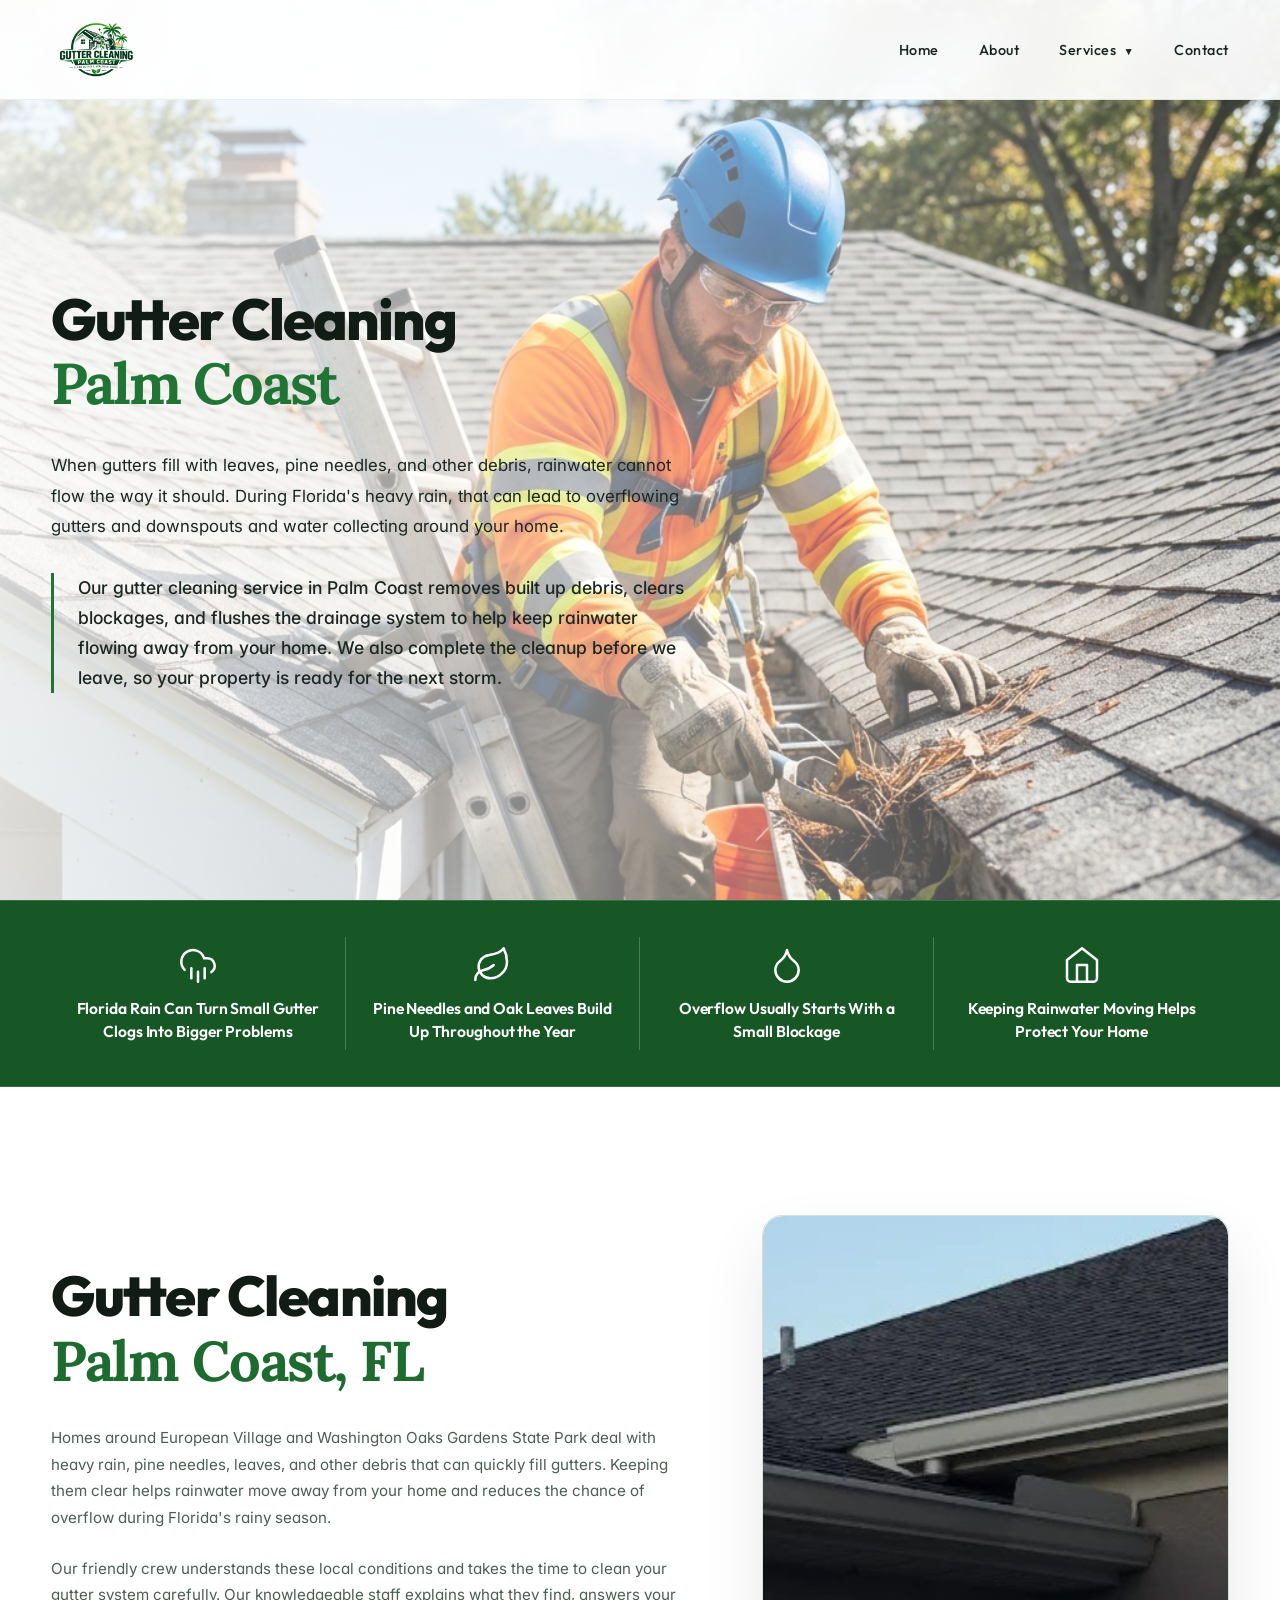
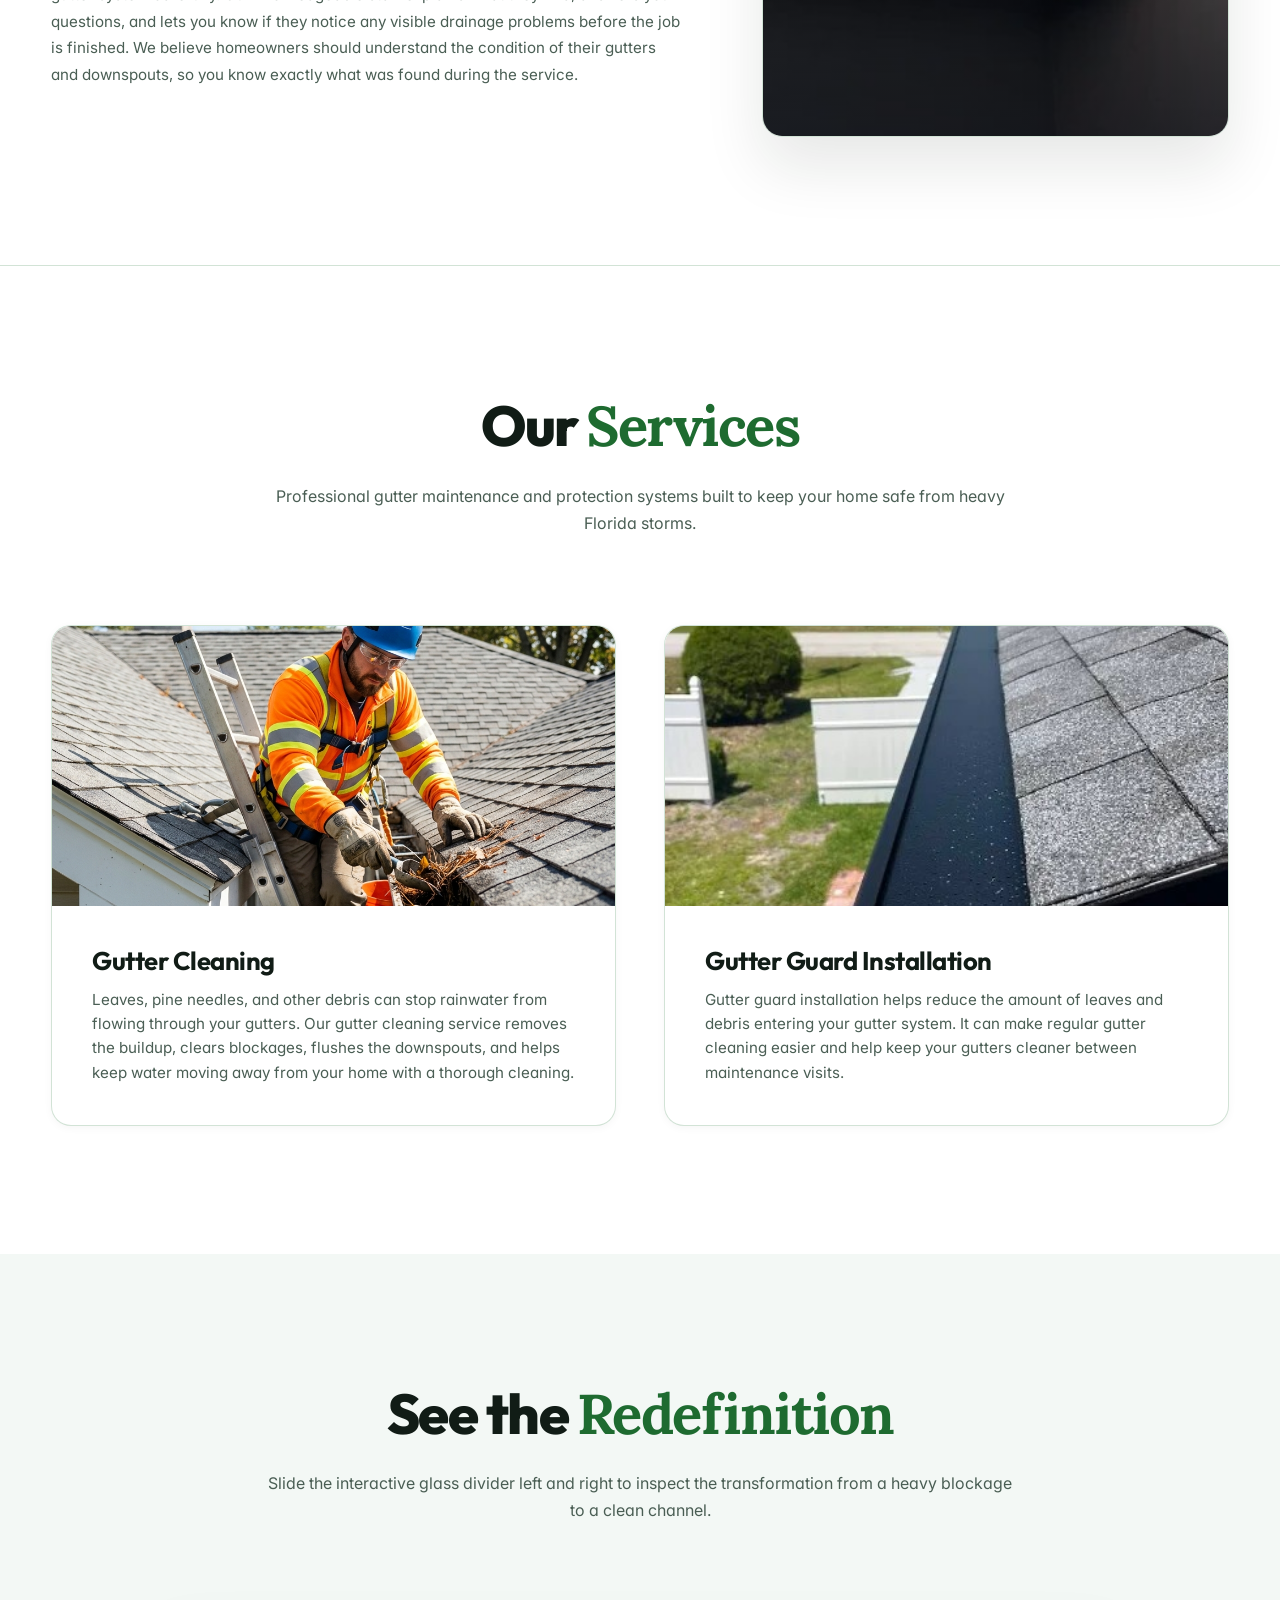
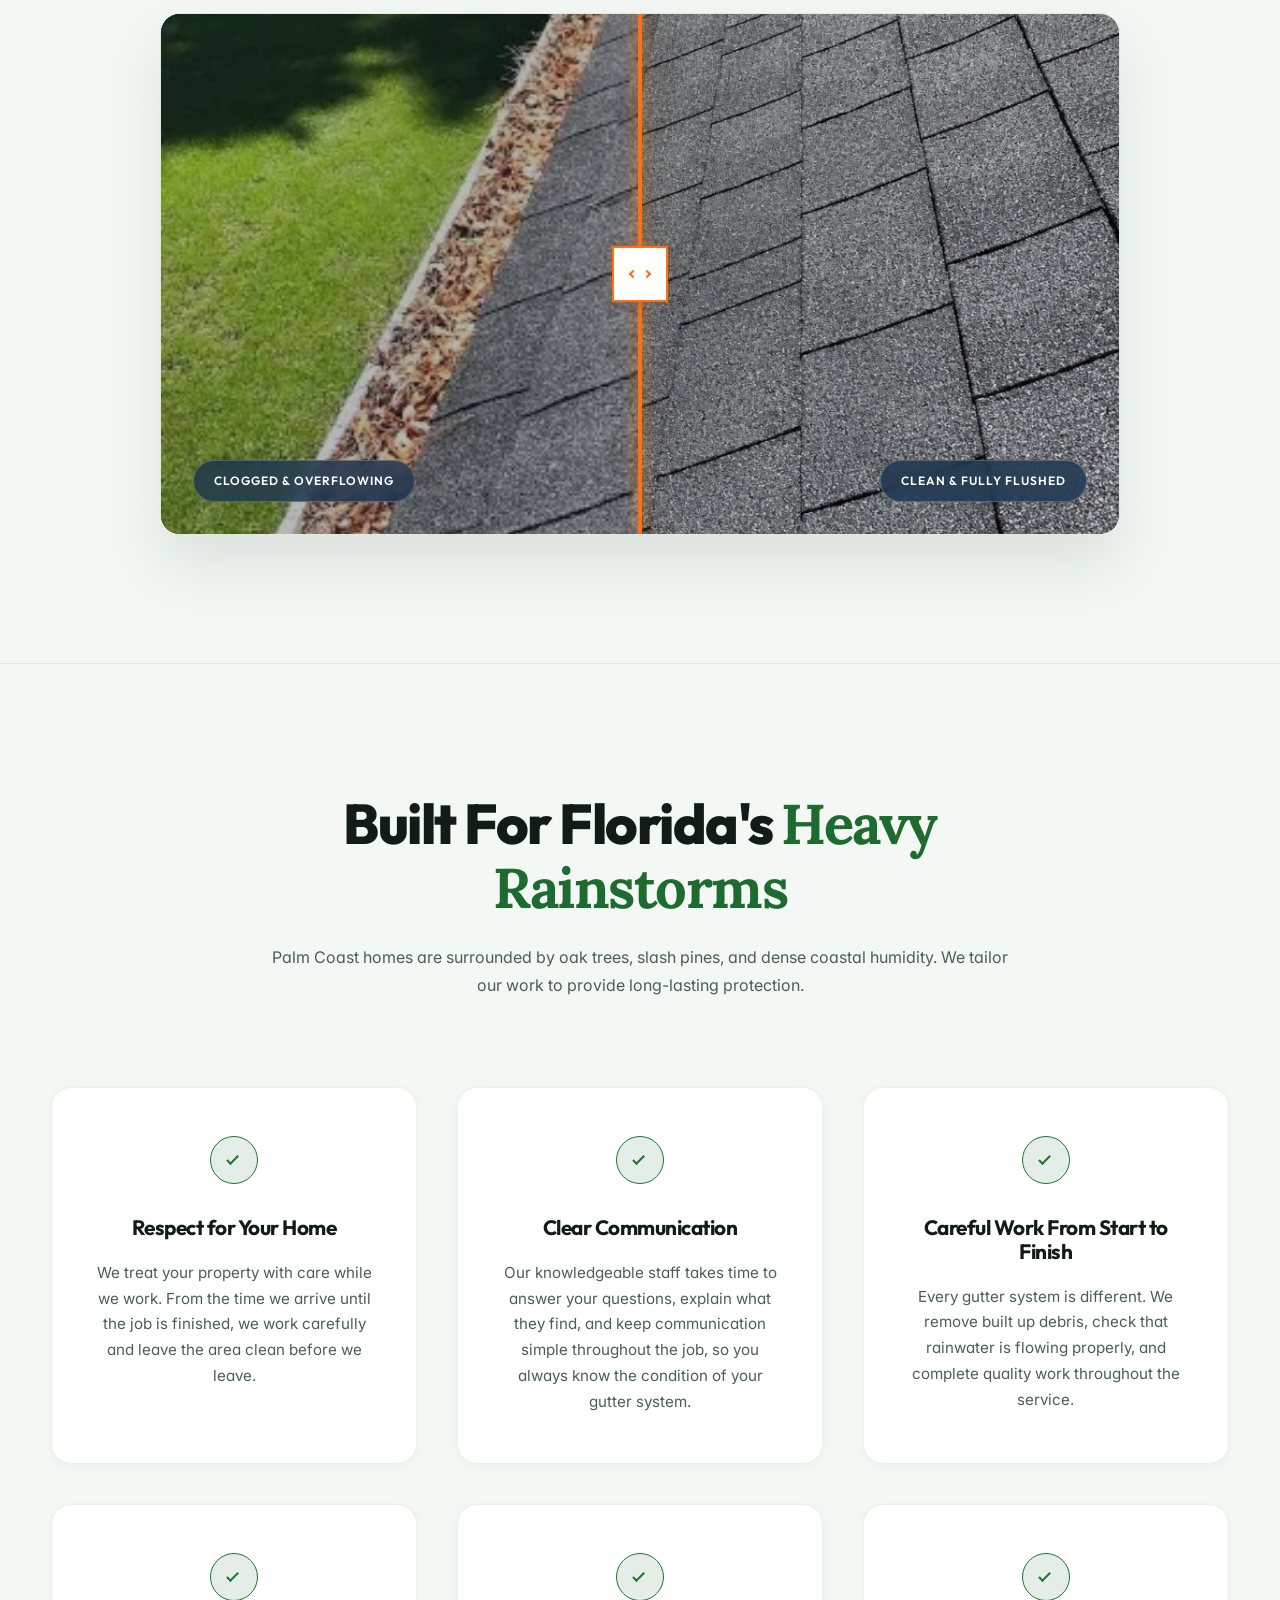
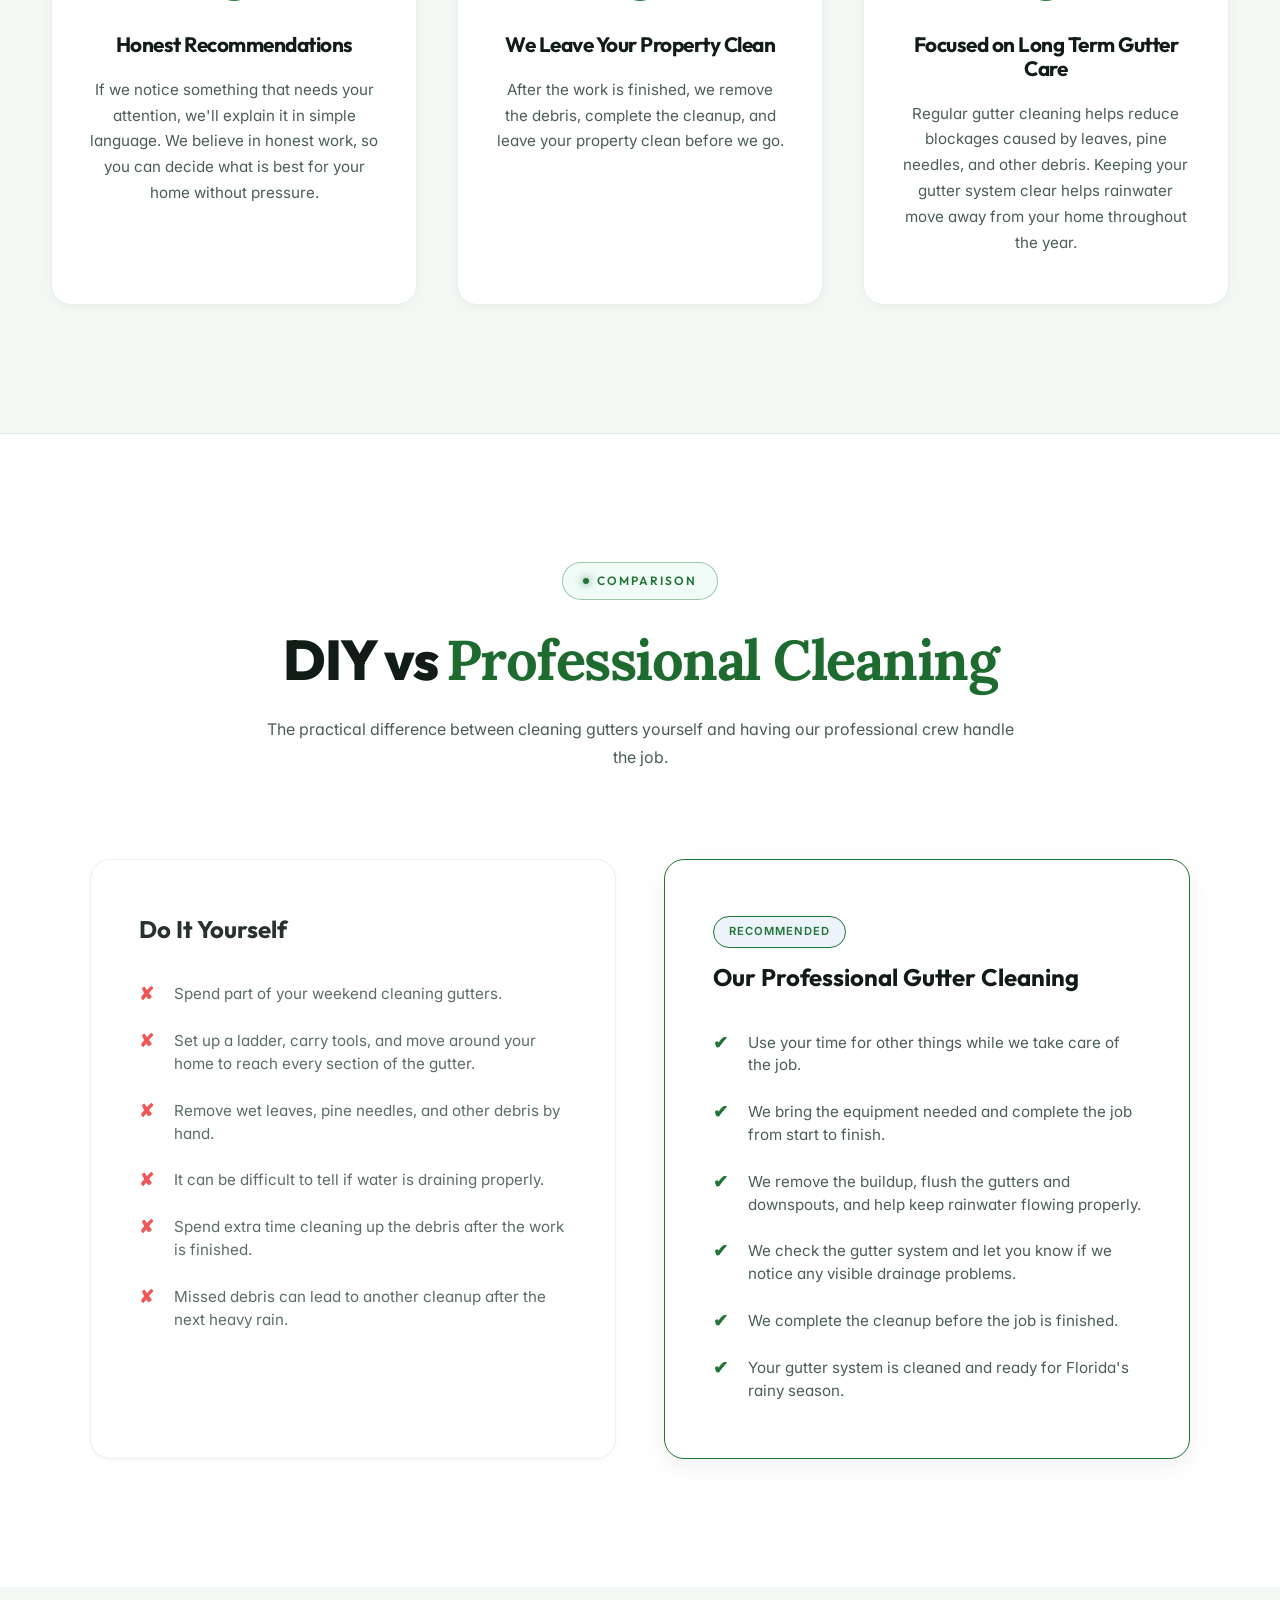
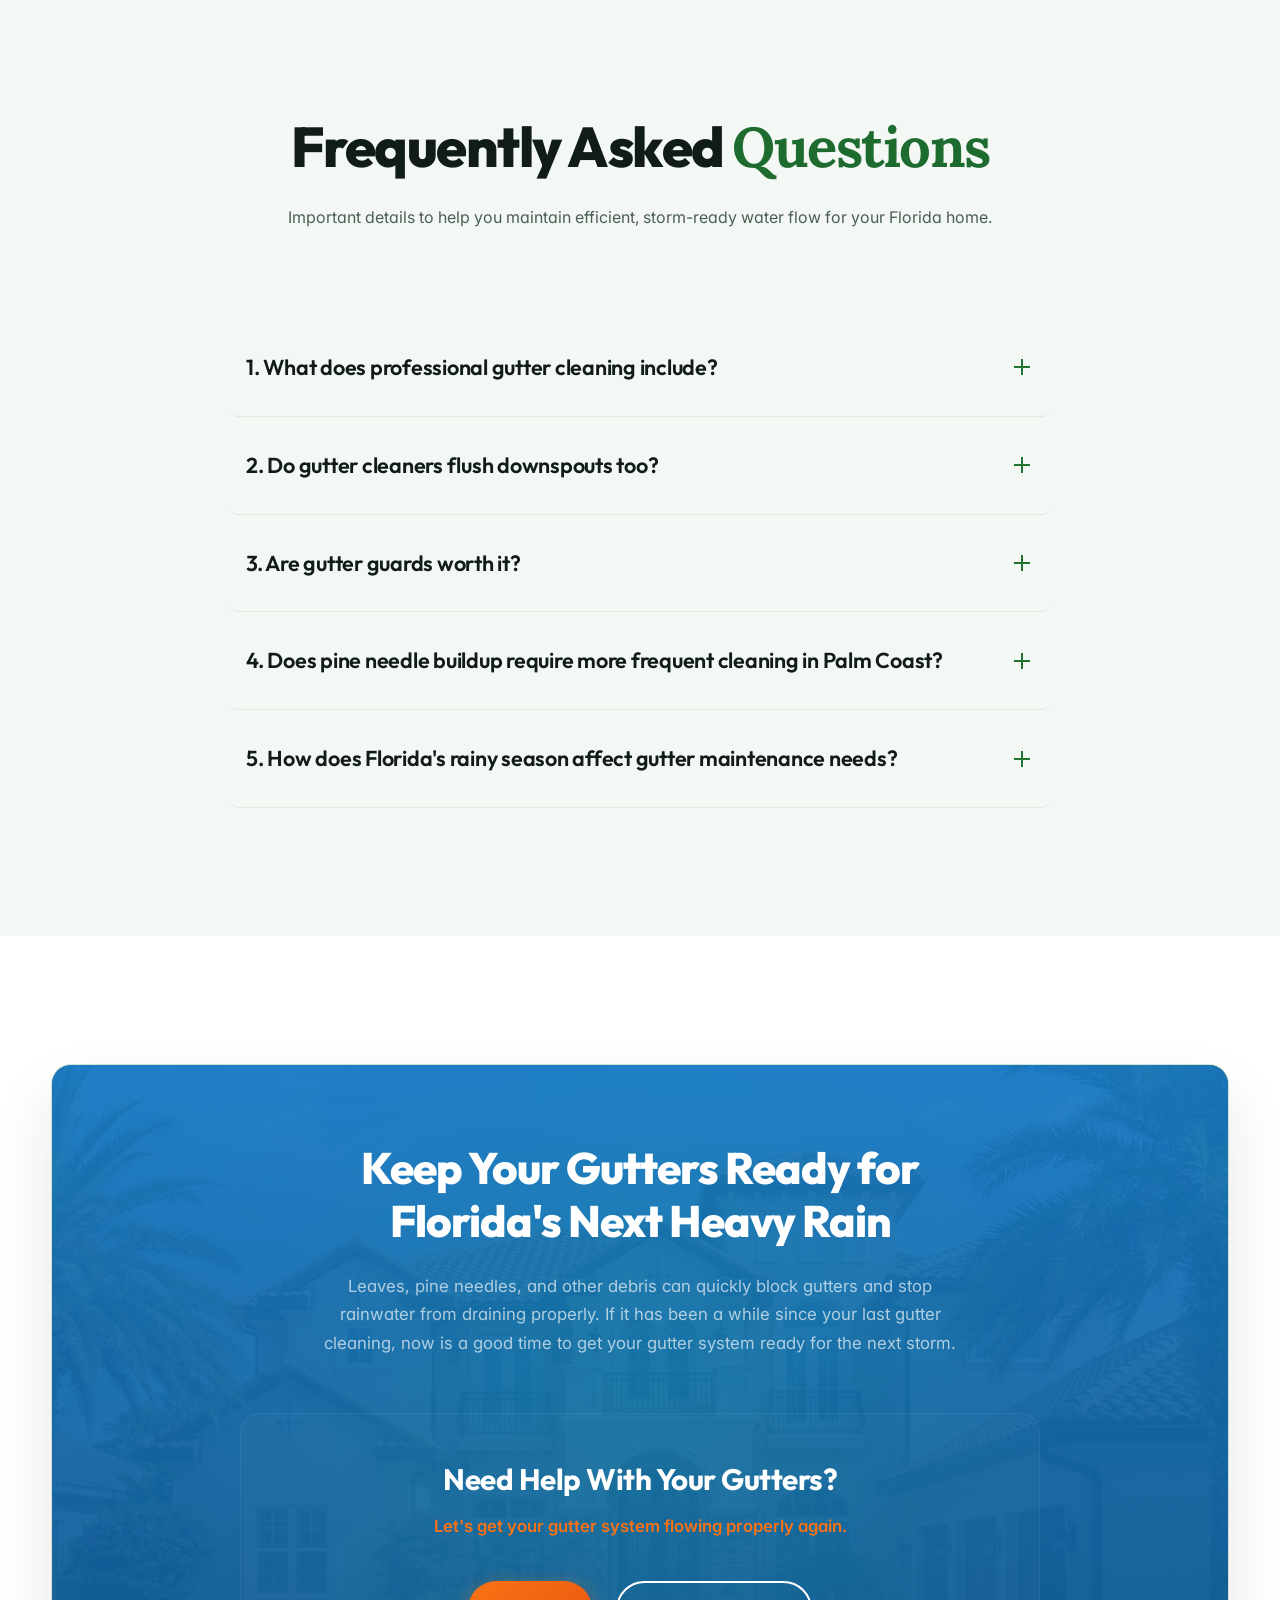
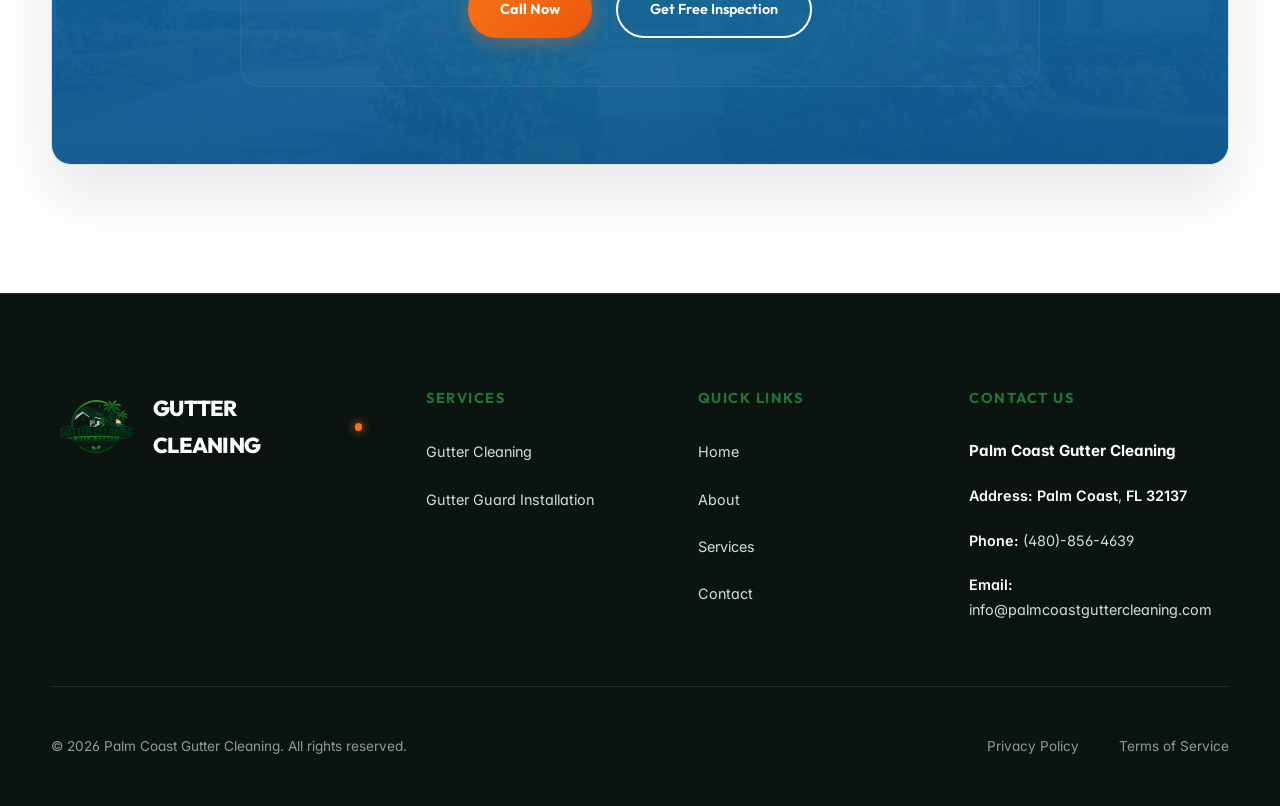
==== index.html @ ffa7dc3d "first commit" ====
<!DOCTYPE html>
<html lang="en">
<head>
    <meta charset="UTF-8">
    <meta name="viewport" content="width=device-width, initial-scale=1.0">
    <title>Gutter Cleaning Palm Coast | Premium Home Protection & Gutter Services</title>
    <meta name="description" content="Professional gutter cleaning, roof washing, and gutter guard installations in Palm Coast, FL. Premium handcrafted home care to protect siding and foundation.">
    <link rel="icon" type="image/png" href="favicon.png">
    
    <!-- Canonical URL -->
    <link rel="canonical" href="https://palmcoastguttercleaning.com/">
    
    <!-- Open Graph / Facebook -->
    <meta property="og:type" content="website">
    <meta property="og:url" content="https://palmcoastguttercleaning.com/">
    <meta property="og:title" content="Gutter Cleaning Palm Coast | Premium Gutter Services">
    <meta property="og:description" content="Professional gutter cleaning, roof washing, and gutter guard installations in Palm Coast, FL. Premium handcrafted home care to protect siding and foundation.">

    <!-- Twitter -->
    <meta property="twitter:card" content="summary_large_image">
    <meta property="twitter:url" content="https://palmcoastguttercleaning.com/">
    <meta property="twitter:title" content="Gutter Cleaning Palm Coast | Premium Gutter Services">
    <meta property="twitter:description" content="Professional gutter cleaning, roof washing, and gutter guard installations in Palm Coast, FL. Premium handcrafted home care to protect siding and foundation.">

    <!-- Preconnect Fonts -->
    <link rel="preconnect" href="https://fonts.googleapis.com">
    <link rel="preconnect" href="https://fonts.gstatic.com" crossorigin>
    
    <!-- CSS Stylesheet -->
    <link rel="stylesheet" href="style.css">
</head>
<body>

    <!-- Scroll Progress Bar -->
    <div class="scroll-progress-container">
        <div class="scroll-progress-bar" id="scrollProgress"></div>
    </div>

    <!-- Back to Top Button -->
    <button class="back-to-top" id="backToTop" aria-label="Scroll back to top">
        <span class="arrow-up-css"></span>
    </button>

    <!-- Header / Navigation -->
    <header class="main-header" id="mainHeader">
        <div class="container nav-bar">
            <a href="#" class="logo" aria-label="Gutter Cleaning Home">
                <img src="images/logo.png" alt="Gutter Cleaning Logo" class="logo-img">
            </a>
            
            <button class="hamburger-toggle" id="mobileNavToggle" aria-label="Toggle navigation menu">
                <span></span>
                <span></span>
                <span></span>
            </button>

            <nav>
                <ul class="nav-menu" id="navMenu">
                    <li><a href="index.html" class="nav-link active">Home</a></li>
                    <li><a href="about.html" class="nav-link">About</a></li>
                    <li class="nav-dropdown-wrapper">
                        <a href="#services" class="nav-link">Services <span class="nav-dropdown-arrow">▼</span></a>
                        <ul class="nav-dropdown-menu">
                            <li><a href="gutter-guard-installation.html">Gutter Guard Installation</a></li>
                        </ul>
                    </li>
                    
                    <li><a href="contact.html" class="nav-link">Contact</a></li>
                </ul>
            </nav>
        </div>
    </header>

    <main>
        <!-- 1. Hero Section -->
        <section class="hero" id="home">
            <div class="hero-overlay"></div>
            
            <div class="container hero-container">
                <div class="hero-layout-premium">
                    <div class="hero-glass-panel reveal-el fade-up">
                        <!-- <span class="hero-premium-badge">Premium Home Care</span> -->
                        <h1 class="hero-title-premium">Gutter Cleaning <br><span>Palm Coast</span></h1>
                        
                        <div class="hero-content-text">
                            <p class="hero-p-main">
                                When gutters fill with leaves, pine needles, and other debris, rainwater cannot flow the way it should. During Florida's heavy rain, that can lead to overflowing gutters and downspouts and water collecting around your home.
                            </p>
                            <p class="hero-p-highlight">
                                Our gutter cleaning service in Palm Coast removes built up debris, clears blockages, and flushes the drainage system to help keep rainwater flowing away from your home. We also complete the cleanup before we leave, so your property is ready for the next storm.
                            </p>
                        </div>
                    </div>
                </div>
            </div>
        </section>

        <!-- 2. Trust Section (USP Banner Bar) -->
        <section class="trust">
            <div class="container">
                <div class="usp-highlights-grid reveal-el fade-up">
                    <div class="usp-highlight-item">
                        <div class="usp-bar-icon-wrapper">
                            <svg xmlns="http://www.w3.org/2000/svg" width="40" height="40" viewBox="0 0 24 24" fill="none" stroke="#ffffff" stroke-width="1.5" stroke-linecap="round" stroke-linejoin="round" class="usp-bar-svg">
                                <path d="M4 14.899A7 7 0 1 1 15.71 8h1.79a4.5 4.5 0 0 1 2.5 8.242"/>
                                <path d="M16 14v6"/>
                                <path d="M8 14v6"/>
                                <path d="M12 16v6"/>
                            </svg>
                        </div>
                        <h3>Florida Rain Can Turn Small Gutter Clogs Into Bigger Problems</h3>
                    </div>

                    <div class="usp-highlight-item">
                        <div class="usp-bar-icon-wrapper">
                            <svg xmlns="http://www.w3.org/2000/svg" width="40" height="40" viewBox="0 0 24 24" fill="none" stroke="#ffffff" stroke-width="1.5" stroke-linecap="round" stroke-linejoin="round" class="usp-bar-svg">
                                <path d="M11 20A7 7 0 0 1 9.8 6.1C15.5 5 17 4.48 19 2c1 2 2 4.18 2 8 0 5.5-4.78 10-10 10Z"/>
                                <path d="M2 21c0-3 1.85-5.36 5.08-6C9.5 14.52 12 13 13 12"/>
                            </svg>
                        </div>
                        <h3>Pine Needles and Oak Leaves Build Up Throughout the Year</h3>
                    </div>

                    <div class="usp-highlight-item">
                        <div class="usp-bar-icon-wrapper">
                            <svg xmlns="http://www.w3.org/2000/svg" width="40" height="40" viewBox="0 0 24 24" fill="none" stroke="#ffffff" stroke-width="1.5" stroke-linecap="round" stroke-linejoin="round" class="usp-bar-svg">
                                <path d="M12 22a7 7 0 0 0 7-7c0-2-1-3.9-3-5.5s-3.5-4-4-6.5c-.5 2.5-2 4.9-4 6.5C6 11.1 5 13 5 15a7 7 0 0 0 7 7z"/>
                            </svg>
                        </div>
                        <h3>Overflow Usually Starts With a Small Blockage</h3>
                    </div>

                    <div class="usp-highlight-item">
                        <div class="usp-bar-icon-wrapper">
                            <svg xmlns="http://www.w3.org/2000/svg" width="40" height="40" viewBox="0 0 24 24" fill="none" stroke="#ffffff" stroke-width="1.5" stroke-linecap="round" stroke-linejoin="round" class="usp-bar-svg">
                                <path d="M3 9l9-7 9 7v11a2 2 0 0 1-2 2H5a2 2 0 0 1-2-2z"/>
                                <polyline points="9 22 9 12 15 12 15 22"/>
                            </svg>
                        </div>
                        <h3>Keeping Rainwater Moving Helps Protect Your Home</h3>
                    </div>
                </div>
            </div>
        </section>

        <!-- About Us Section -->
        <section class="about-us-section section-padding" id="about-us">
            <div class="container">
                <div class="about-split-layout">
                    <div class="about-text-side reveal-el fade-right">
                        <!-- <span class="section-badge">About Us</span> -->
                        <h2 class="section-title">Gutter Cleaning <br><span>Palm Coast, FL</span></h2>
                        <div class="about-paragraphs">
                            <p class="about-p">
                                Homes around European Village and Washington Oaks Gardens State Park deal with heavy rain, pine needles, leaves, and other debris that can quickly fill gutters. Keeping them clear helps rainwater move away from your home and reduces the chance of overflow during Florida's rainy season.
                            </p>
                            <p class="about-p">
                                Our friendly crew understands these local conditions and takes the time to clean your gutter system carefully. Our knowledgeable staff explains what they find, answers your questions, and lets you know if they notice any visible drainage problems before the job is finished. We believe homeowners should understand the condition of their gutters and downspouts, so you know exactly what was found during the service.
                            </p>
                        </div>
                    </div>
                    
                    <div class="about-graphic-side reveal-el fade-left">
                        <div class="about-image-wrapper">
                            <img src="images/about_gutter_showcase.png" alt="Showcase of clean roof gutter installation" class="about-img">
                            <div class="about-img-backdrop"></div>
                        </div>
                    </div>
                </div>
            </div>
        </section>
        <!-- 3. Services Section -->
        <section class="services-section section-padding" id="services">
            <div class="container">
                <div class="section-title-wrap text-center reveal-el fade-up">
                    <!-- <span class="section-badge">Our Services</span> -->
                    <h2 class="section-title">Our <span>Services</span></h2>
                    <p class="text-muted">Professional gutter maintenance and protection systems built to keep your home safe from heavy Florida storms.</p>
                </div>
                <div class="services-grid-layout">
                    <!-- Service 1: Gutter Cleaning -->
                    <div class="services-card reveal-el fade-up">
                        <div class="services-card-visual">
                            <div class="service-placeholder-graphic" style="background-image: url('images/technician_cleaning.png');"></div>
                        </div>
                        <div class="services-card-content">
                            <h3>Gutter Cleaning</h3>
                            <p>Leaves, pine needles, and other debris can stop rainwater from flowing through your gutters. Our gutter cleaning service removes the buildup, clears blockages, flushes the downspouts, and helps keep water moving away from your home with a thorough cleaning.</p>
                        </div>
                    </div>
                    <!-- Service 2: Gutter Guard Installation -->
                    <div class="services-card reveal-el fade-up" style="transition-delay: 0.15s;">
                        <div class="services-card-visual">
                            <div class="service-placeholder-graphic" style="background-image: url('images/gutter_guard_showcase.png');"></div>
                        </div>
                        <div class="services-card-content">
                            <h3>Gutter Guard Installation</h3>
                            <p>Gutter guard installation helps reduce the amount of leaves and debris entering your gutter system. It can make regular gutter cleaning easier and help keep your gutters cleaner between maintenance visits.</p>
                        </div>
                    </div>
                </div>
            </div>
        </section>




        <!-- 6. Before & After Section (Comparison Slider) -->
        <section class="before-after section-padding" id="comparison">
            <div class="container">
                <div class="section-title-wrap text-center reveal-el fade-up">
                    <!-- <span class="section-badge">Before & After</span> -->
                    <h2 class="section-title">See the <span>Redefinition</span></h2>
                    <p class="text-muted">Slide the interactive glass divider left and right to inspect the transformation from a heavy blockage to a clean channel.</p>
                </div>
                
                <div class="slider-container-wrap reveal-el scale">
                    <div class="slider-container" id="comparisonSlider">
                        <!-- Bottom Layer (Right side of slider) -->
                        <div class="slider-img-box slider-before" style="background: linear-gradient(rgba(15, 23, 42, 0.15), rgba(15, 23, 42, 0.15)), url('images/gutter_after_user.jpg') center/cover no-repeat;">
                        </div>
                        
                        <!-- Top Layer (Left side of slider, width manipulated by JS) -->
                        <div class="slider-img-box slider-after" id="sliderAfter">
                            <div class="slider-after-inner" style="background: linear-gradient(rgba(15, 23, 42, 0.3), rgba(15, 23, 42, 0.3)), url('images/gutter_before_user.png') center/cover no-repeat;">
                            </div>
                        </div>
                        
                        <!-- Labels (Always visible, positioned absolute to container) -->
                        <span class="slider-label slider-before-label">Clogged & Overflowing</span>
                        <span class="slider-label slider-after-label">Clean & Fully Flushed</span>
                        
                        <!-- Handle (Left position manipulated by JS) -->
                        <div class="slider-handle" id="sliderHandle">
                            <div class="slider-handle-button">
                                <div class="handle-arrows-css">
                                    <span class="arrow-left-css"></span>
                                    <span class="arrow-right-css"></span>
                                </div>
                            </div>
                        </div>
                    </div>
                </div>
            </div>
        </section>


        <!-- Why Choose Us Section -->
        <section class="why-choose-section section-padding" id="why-choose-us">
            <div class="container">
                <div class="section-title-wrap text-center reveal-el fade-up">
                    <!-- <span class="section-badge">Why Choose Us</span> -->
                    <h2 class="section-title">Built For Florida's <span>Heavy Rainstorms</span></h2>
                    <p class="text-muted">Palm Coast homes are surrounded by oak trees, slash pines, and dense coastal humidity. We tailor our work to provide long-lasting protection.</p>
                </div>
                
                <div class="why-choose-grid">
                    <!-- Feature 1 -->
                    <div class="why-choose-card reveal-el fade-up" style="transition-delay: 0.05s;">
                        <div class="why-choose-icon">
                            <span class="why-choose-checkmark"></span>
                        </div>
                        <h3>Respect for Your Home</h3>
                        <p>We treat your property with care while we work. From the time we arrive until the job is finished, we work carefully and leave the area clean before we leave.</p>
                    </div>
                    
                    <!-- Feature 2 -->
                    <div class="why-choose-card reveal-el fade-up" style="transition-delay: 0.1s;">
                        <div class="why-choose-icon">
                            <span class="why-choose-checkmark"></span>
                        </div>
                        <h3>Clear Communication</h3>
                        <p>Our knowledgeable staff takes time to answer your questions, explain what they find, and keep communication simple throughout the job, so you always know the condition of your gutter system.</p>
                    </div>
                    
                    <!-- Feature 3 -->
                    <div class="why-choose-card reveal-el fade-up" style="transition-delay: 0.15s;">
                        <div class="why-choose-icon">
                            <span class="why-choose-checkmark"></span>
                        </div>
                        <h3>Careful Work From Start to Finish</h3>
                        <p>Every gutter system is different. We remove built up debris, check that rainwater is flowing properly, and complete quality work throughout the service.</p>
                    </div>

                    <!-- Feature 4 -->
                    <div class="why-choose-card reveal-el fade-up" style="transition-delay: 0.2s;">
                        <div class="why-choose-icon">
                            <span class="why-choose-checkmark"></span>
                        </div>
                        <h3>Honest Recommendations</h3>
                        <p>If we notice something that needs your attention, we'll explain it in simple language. We believe in honest work, so you can decide what is best for your home without pressure.</p>
                    </div>

                    <!-- Feature 5 -->
                    <div class="why-choose-card reveal-el fade-up" style="transition-delay: 0.25s;">
                        <div class="why-choose-icon">
                            <span class="why-choose-checkmark"></span>
                        </div>
                        <h3>We Leave Your Property Clean</h3>
                        <p>After the work is finished, we remove the debris, complete the cleanup, and leave your property clean before we go.</p>
                    </div>

                    <!-- Feature 6 -->
                    <div class="why-choose-card reveal-el fade-up" style="transition-delay: 0.3s;">
                        <div class="why-choose-icon">
                            <span class="why-choose-checkmark"></span>
                        </div>
                        <h3>Focused on Long Term Gutter Care</h3>
                        <p>Regular gutter cleaning helps reduce blockages caused by leaves, pine needles, and other debris. Keeping your gutter system clear helps rainwater move away from your home throughout the year.</p>
                    </div>
                </div>
            </div>
        </section>

        <!-- DIY vs Professional Section -->
        <section class="comparison-section section-padding" id="comparison-diy">
            <div class="container">
                <div class="section-title-wrap text-center reveal-el fade-up">
                    <span class="section-badge">Comparison</span>
                    <h2 class="section-title">DIY vs <span>Professional Cleaning</span></h2>
                    <p class="text-muted">The practical difference between cleaning gutters yourself and having our professional crew handle the job.</p>
                </div>
                
                <div class="comparison-layout reveal-el scale">
                    <!-- DIY Card -->
                    <div class="comparison-card diy-card">
                        <div class="comparison-card-header">
                            <h3>Do It Yourself</h3>
                        </div>
                        <ul class="comparison-list">
                            <li>
                                <span class="comp-icon icon-cross">✘</span>
                                <span class="comp-text">Spend part of your weekend cleaning gutters.</span>
                            </li>
                            <li>
                                <span class="comp-icon icon-cross">✘</span>
                                <span class="comp-text">Set up a ladder, carry tools, and move around your home to reach every section of the gutter.</span>
                            </li>
                            <li>
                                <span class="comp-icon icon-cross">✘</span>
                                <span class="comp-text">Remove wet leaves, pine needles, and other debris by hand.</span>
                            </li>
                            <li>
                                <span class="comp-icon icon-cross">✘</span>
                                <span class="comp-text">It can be difficult to tell if water is draining properly.</span>
                            </li>
                            <li>
                                <span class="comp-icon icon-cross">✘</span>
                                <span class="comp-text">Spend extra time cleaning up the debris after the work is finished.</span>
                            </li>
                            <li>
                                <span class="comp-icon icon-cross">✘</span>
                                <span class="comp-text">Missed debris can lead to another cleanup after the next heavy rain.</span>
                            </li>
                        </ul>
                    </div>
                    
                    <!-- Professional Card -->
                    <div class="comparison-card pro-card">
                        <div class="comparison-card-header">
                            <span class="pro-badge">Recommended</span>
                            <h3>Our Professional Gutter Cleaning</h3>
                        </div>
                        <ul class="comparison-list">
                            <li>
                                <span class="comp-icon icon-check">✔</span>
                                <span class="comp-text">Use your time for other things while we take care of the job.</span>
                            </li>
                            <li>
                                <span class="comp-icon icon-check">✔</span>
                                <span class="comp-text">We bring the equipment needed and complete the job from start to finish.</span>
                            </li>
                            <li>
                                <span class="comp-icon icon-check">✔</span>
                                <span class="comp-text">We remove the buildup, flush the gutters and downspouts, and help keep rainwater flowing properly.</span>
                            </li>
                            <li>
                                <span class="comp-icon icon-check">✔</span>
                                <span class="comp-text">We check the gutter system and let you know if we notice any visible drainage problems.</span>
                            </li>
                            <li>
                                <span class="comp-icon icon-check">✔</span>
                                <span class="comp-text">We complete the cleanup before the job is finished.</span>
                            </li>
                            <li>
                                <span class="comp-icon icon-check">✔</span>
                                <span class="comp-text">Your gutter system is cleaned and ready for Florida's rainy season.</span>
                            </li>
                        </ul>
                    </div>
                </div>
            </div>
        </section>

        <!-- 9. FAQ Section -->
        <section class="faqs-section section-padding" id="faq">
            <div class="container">
                <div class="section-title-wrap text-center reveal-el fade-up">
                    <!-- <span class="section-badge">Frequently Asked Questions</span> -->
                    <h2 class="section-title">Frequently Asked <span>Questions</span></h2>
                    <p class="text-muted">Important details to help you maintain efficient, storm-ready water flow for your Florida home.</p>
                </div>
                
                <div class="faq-accordion-container reveal-el fade-up">
                    <!-- FAQ 1 -->
                    <div class="faq-accordion-item">
                        <button class="faq-accordion-header" aria-expanded="false">
                            <h3>1. What does professional gutter cleaning include?</h3>
                            <span class="faq-arrow-css"></span>
                        </button>
                        <div class="faq-accordion-content">
                            <div class="faq-accordion-content-inner">
                                Professional gutter cleaning includes removing leaves, pine needles, and other debris from the gutters, flushing the downspouts, checking that rainwater flows properly, and completing the cleanup before the job is finished.
                            </div>
                        </div>
                    </div>
                    <!-- FAQ 2 -->
                    <div class="faq-accordion-item">
                        <button class="faq-accordion-header" aria-expanded="false">
                            <h3>2. Do gutter cleaners flush downspouts too?</h3>
                            <span class="faq-arrow-css"></span>
                        </button>
                        <div class="faq-accordion-content">
                            <div class="faq-accordion-content-inner">
                                Yes. Downspout flushing helps clear blockages so rainwater can move through the gutters and downspouts instead of backing up during heavy Florida rain.
                            </div>
                        </div>
                    </div>
                    <!-- FAQ 3 -->
                    <div class="faq-accordion-item">
                        <button class="faq-accordion-header" aria-expanded="false">
                            <h3>3. Are gutter guards worth it?</h3>
                            <span class="faq-arrow-css"></span>
                        </button>
                        <div class="faq-accordion-content">
                            <div class="faq-accordion-content-inner">
                                Gutter guard installation helps reduce the amount of leaves and debris entering your gutters. While gutter guards can reduce maintenance, regular gutter cleaning is still recommended.
                            </div>
                        </div>
                    </div>
                    <!-- FAQ 4 -->
                    <div class="faq-accordion-item">
                        <button class="faq-accordion-header" aria-expanded="false">
                            <h3>4. Does pine needle buildup require more frequent cleaning in Palm Coast?</h3>
                            <span class="faq-arrow-css"></span>
                        </button>
                        <div class="faq-accordion-content">
                            <div class="faq-accordion-content-inner">
                                Yes. Pine needles can collect quickly inside gutters and create blockages that slow water flow. Homes with nearby pine trees often need gutter cleaning more often to keep rainwater draining properly.
                            </div>
                        </div>
                    </div>
                    <!-- FAQ 5 -->
                    <div class="faq-accordion-item">
                        <button class="faq-accordion-header" aria-expanded="false">
                            <h3>5. How does Florida's rainy season affect gutter maintenance needs?</h3>
                            <span class="faq-arrow-css"></span>
                        </button>
                        <div class="faq-accordion-content">
                            <div class="faq-accordion-content-inner">
                                Florida's rainy season can bring heavy rain in a short period. If gutters are blocked with leaves and debris, rainwater may overflow instead of draining away from your home. Regular gutter cleaning helps prepare your gutter system for wet weather.
                            </div>
                        </div>
                    </div>
                </div>
            </div>
        </section>

        <!-- 10. Contact/CTA Section (Full-width, Form-free layout) -->
        <section class="contact-section section-padding" id="contact">
            <div class="container">
                <div class="contact-glass-card reveal-el scale">
                    <div class="contact-info-block-full reveal-el fade-up" style="background: linear-gradient(rgba(22, 120, 194, 0.92), rgba(16, 89, 145, 0.96)), url('images/house_cta.png') center/cover no-repeat;">
                        <!-- <span class="cta-badge">Contact Us</span> -->
                        <h2 class="contact-full-title">Keep Your Gutters Ready for Florida's Next Heavy Rain</h2>
                        <p class="contact-info-desc-full">
                            Leaves, pine needles, and other debris can quickly block gutters and stop rainwater from draining properly. If it has been a while since your last gutter cleaning, now is a good time to get your gutter system ready for the next storm.
                        </p>
                        <div class="contact-action-box">
                            <h3>Need Help With Your Gutters?</h3>
                            <p>Let's get your gutter system flowing properly again.</p>
                            <div class="contact-action-buttons">
                                <a href="tel:(480)-856-4639" class="btn btn-primary">Call Now</a>
                                <a href="mailto:info@palmcoastguttercleaning.com" class="btn btn-outline-white">Get Free Inspection</a>
                            </div>
                        </div>
                    </div>
                </div>
            </div>
        </section>
    </main>

    <!-- Footer -->
    <footer class="main-footer">
        <div class="container">
            <div class="footer-grid">
                <div class="footer-column footer-brand">
                    <a href="#" class="logo">
                        <img src="images/logo.png" alt="Gutter Cleaning Logo" class="logo-img">
                        GUTTER CLEANING<span class="logo-dot"></span>
                    </a>

                </div>
                
                <div class="footer-column">
                    <h3>Services</h3>
                    <ul class="footer-links">
                        <li><a href="#services">Gutter Cleaning</a></li>
                        <li><a href="gutter-guard-installation.html">Gutter Guard Installation</a></li>
                    </ul>
                </div>
                
                <div class="footer-column">
                    <h3>Quick Links</h3>
                    <ul class="footer-links">
                        <li><a href="index.html">Home</a></li>
                        <li><a href="about.html">About</a></li>
                        <li><a href="gutter-guard-installation.html">Services</a></li>
                        
                        <li><a href="contact.html">Contact</a></li>
                    </ul>
                </div>
                
                <div class="footer-column">
                    <h3>Contact Us</h3>
                    <div class="footer-contact-details" itemscope itemtype="http://schema.org/LocalBusiness">
                        <p class="nap-name" itemprop="name"><strong>Palm Coast Gutter Cleaning</strong></p>
                        <p class="nap-address" itemprop="address" itemscope itemtype="http://schema.org/PostalAddress">
                            <span>Address:</span> <span itemprop="addressLocality">Palm Coast</span>, <span itemprop="addressRegion">FL</span> <span itemprop="postalCode">32137</span>
                        </p>
                        <p class="nap-phone">
                            <span>Phone:</span> <a href="tel:(480)-856-4639" itemprop="telephone">(480)-856-4639</a>
                        </p>
                        <p class="nap-email">
                            <span>Email:</span> <a href="mailto:info@palmcoastguttercleaning.com" itemprop="email">info@palmcoastguttercleaning.com</a>
                        </p>
                    </div>
                </div>
            </div>
            
            <div class="footer-bottom">
                <p>&copy; 2026 Palm Coast Gutter Cleaning. All rights reserved.</p>
                <div class="footer-bottom-links">
                    <a href="#">Privacy Policy</a>
                    <a href="#">Terms of Service</a>
                </div>
            </div>
        </div>
    </footer>

    <!-- Vanilla Javascript -->
    <script src="script.js"></script>
</body>
</html>
---- style.css ----
/* ==========================================================================
   Gutter Cleaning Palm Coast - Premium Custom CSS Stylesheet
   ========================================================================== */

/* Fonts Import */
@import url('https://fonts.googleapis.com/css2?family=Inter:wght@300;400;500;600;700&family=Outfit:wght@300;400;500;600;700;800;900&family=Lora:ital,wght@0,400;0,500;1,400;1,500&display=swap');

/* CSS Custom Properties (Design System Tokens - Forest Green Contractor Palette) */
:root {
  /* Colors - Derived from Mockup Graphic */
  --primary-dark: #175726; /* Deep Forest Green */
  --primary: #207534; /* Forest Green (#207534) */
  --primary-glow: rgba(32, 117, 52, 0.2);
  --secondary: #1E6B30; /* Deep Emerald Green (#1E6B30) */
  --accent: #F97316; /* Bright Contractor Orange CTA (#F97316) */
  --accent-glow: rgba(249, 115, 22, 0.35);
  --background: #FFFFFF; /* Pure White Canvas (#FFFFFF) */
  --background-dark: #F3F8F5; /* Light Sage Tint Section Background (#F3F8F5) */
  --card-dark: #FFFFFF; /* Pure White Card Surface */
  --surface-elevated: #F3F8F5; /* Light Sage Surface */
  --glass-bg: rgba(255, 255, 255, 0.95);
  --white: #FFFFFF;
  --text: #1A2621; /* Deep Forest Charcoal Body Text */
  --text-heading: #111C16; /* Deep Charcoal Headings (#111C16) */
  --text-light: #FFFFFF;
  --text-muted: #4A5E54; /* Muted Slate Green Gray */
  --border: rgba(32, 117, 52, 0.1);
  --border-dark: rgba(32, 117, 52, 0.2);
  --border-glow: rgba(32, 117, 52, 0.4);
  --footer-bg: #0B1410; /* Deep Onyx Charcoal Footer */
  
  /* Fonts */
  --font-heading: 'Outfit', sans-serif;
  --font-accent: 'Lora', serif;
  --font-body: 'Inter', sans-serif;
  
  /* Elevation & Shadows */
  --shadow-sm: 0 2px 8px rgba(17, 28, 22, 0.04);
  --shadow-md: 0 8px 24px rgba(17, 28, 22, 0.06);
  --shadow-lg: 0 16px 40px rgba(17, 28, 22, 0.08);
  --shadow-lux: 0 30px 60px rgba(17, 28, 22, 0.1);
  --shadow-glow: 0 0 30px rgba(32, 117, 52, 0.25);
  
  /* Borders - Curved Corners for Cards and Images */
  --radius-sm: 8px;
  --radius-md: 14px;
  --radius-lg: 20px;
  --radius-full: 9999px;
  
  /* Transitions */
  --transition-fast: all 0.25s cubic-bezier(0.25, 1, 0.5, 1);
  --transition-normal: all 0.5s cubic-bezier(0.25, 1, 0.5, 1);
  --transition-slow: all 0.8s cubic-bezier(0.25, 1, 0.5, 1);
  --ease-premium: cubic-bezier(0.76, 0, 0.24, 1);
}

/* Reset & Base Styles */
* {
  margin: 0;
  padding: 0;
  box-sizing: border-box;
  outline: none;
}

html {
  scroll-behavior: smooth;
  font-family: var(--font-body);
  color: var(--text);
  background-color: var(--background);
  font-size: 16px;
  -webkit-font-smoothing: antialiased;
  -moz-osx-font-smoothing: grayscale;
  font-feature-settings: "cv02", "cv03", "cv04", "cv11";
}

body {
  overflow-x: hidden;
  line-height: 1.7;
  background-color: var(--background);
  color: var(--text);
}

h1, h2, h3, h4, h5, h6 {
  font-family: var(--font-heading);
  font-weight: 700;
  line-height: 1.15;
  color: var(--text-heading);
}

a {
  text-decoration: none;
  color: inherit;
  transition: var(--transition-fast);
}

ul {
  list-style: none;
}

button, input, select, textarea {
  font-family: inherit;
}

/* Utility Layouts */
.container {
  width: 100%;
  max-width: 1340px;
  margin: 0 auto;
  padding: 0 clamp(1.5rem, 4vw, 4rem);
}

.section-padding {
  padding: clamp(6rem, 10vw, 12rem) 0;
  position: relative;
}



.text-center {
  text-align: center;
}

.text-muted {
  color: var(--text-muted);
}

/* Luxury Section Badges */
.section-badge {
  display: inline-flex;
  align-items: center;
  gap: 0.5rem;
  padding: 0.5rem 1.25rem;
  background: rgba(16, 185, 129, 0.06);
  border: 1px solid var(--border-glow);
  border-radius: var(--radius-full);
  font-size: 0.75rem;
  font-weight: 600;
  color: var(--primary);
  text-transform: uppercase;
  letter-spacing: 2px;
  margin-bottom: 1.75rem;
  font-family: var(--font-heading);
}

.section-badge::before {
  content: '';
  display: inline-block;
  width: 6px;
  height: 6px;
  background-color: var(--primary);
  border-radius: 50%;
  box-shadow: 0 0 8px var(--primary);
}

.section-title-wrap {
  max-width: 750px;
  margin: 0 auto 5.5rem auto;
}

.section-title {
  font-size: clamp(2.25rem, 5vw, 3.5rem);
  letter-spacing: -1.5px;
  font-weight: 800;
  margin-bottom: 1.5rem;
}

.section-title span {
  font-family: var(--font-accent);
  color: var(--secondary);
  font-weight: 800;
}

/* Scroll Progress Bar */
.scroll-progress-container {
  position: fixed;
  top: 0;
  left: 0;
  width: 100%;
  height: 4px;
  z-index: 2100;
  pointer-events: none;
}

.scroll-progress-bar {
  height: 100%;
  width: 0;
  background: linear-gradient(90deg, var(--primary), var(--secondary));
  transition: width 0.1s ease-out;
  box-shadow: 0 0 10px rgba(16, 185, 129, 0.5);
}

/* Back to Top Button */
.back-to-top {
  position: fixed;
  bottom: 3rem;
  right: 3rem;
  width: 56px;
  height: 56px;
  background-color: var(--primary-dark);
  border: 1px solid var(--border-glow);
  color: var(--white);
  border-radius: var(--radius-full);
  display: flex;
  align-items: center;
  justify-content: center;
  box-shadow: var(--shadow-lg);
  cursor: pointer;
  z-index: 1000;
  opacity: 0;
  visibility: hidden;
  transform: translateY(20px) scale(0.9);
  transition: var(--transition-normal);
}

.back-to-top.show {
  opacity: 1;
  visibility: visible;
  transform: translateY(0) scale(1);
}

.back-to-top:hover {
  background-color: var(--primary);
  border-color: var(--primary);
  transform: translateY(-5px) scale(1.05);
  box-shadow: var(--shadow-glow);
}

.arrow-up-css {
  width: 10px;
  height: 10px;
  border-left: 2px solid var(--white);
  border-top: 2px solid var(--white);
  transform: rotate(45deg);
  margin-top: 3px;
  transition: var(--transition-fast);
}

/* ==========================================================================
   Header & Navigation
   ========================================================================== */
.main-header {
  position: fixed;
  top: 0;
  left: 0;
  width: 100%;
  z-index: 1900;
  height: 100px;
  transition: var(--transition-normal);
  display: flex;
  align-items: center;
  background-color: rgba(255, 255, 255, 0.92);
  backdrop-filter: blur(20px);
  -webkit-backdrop-filter: blur(20px);
  border-bottom: 1px solid var(--border);
}

.main-header.scrolled {
  height: 80px;
  background-color: rgba(255, 255, 255, 0.98);
  backdrop-filter: blur(20px);
  -webkit-backdrop-filter: blur(20px);
  border-bottom: 1px solid var(--border-dark);
  box-shadow: var(--shadow-sm);
}

.main-header.scrolled .logo {
  color: var(--primary);
}

.main-header.scrolled .nav-link {
  color: var(--text);
}

.main-header.scrolled .nav-link:hover {
  color: var(--primary);
}

.main-header.scrolled .hamburger-toggle span {
  background-color: var(--primary);
}

.nav-bar {
  display: flex;
  justify-content: space-between;
  align-items: center;
  width: 100%;
}

.logo {
  display: flex;
  align-items: center;
  gap: 0.75rem;
  font-family: var(--font-heading);
  font-weight: 800;
  font-size: clamp(1.1rem, 2vw, 1.35rem);
  letter-spacing: -0.75px;
  color: var(--primary);
  transition: var(--transition-fast);
}

.logo-img {
  height: 60px;
  width: auto;
  object-fit: contain;
  transition: var(--transition-normal);
}

.main-header.scrolled .logo-img {
  height: 48px;
}

.logo-dot {
  display: inline-block;
  width: 8px;
  height: 8px;
  background-color: var(--accent);
  border-radius: var(--radius-full);
  margin-left: 2px;
  box-shadow: 0 0 10px var(--accent);
}

.nav-menu {
  display: flex;
  align-items: center;
  gap: 2.5rem;
}

.nav-link {
  font-family: var(--font-heading);
  font-weight: 500;
  font-size: 0.9rem;
  color: var(--text);
  padding: 0.5rem 0;
  position: relative;
  letter-spacing: 0.5px;
  transition: var(--transition-fast);
}

.nav-link::after {
  content: '';
  position: absolute;
  bottom: 0;
  left: 0;
  width: 0;
  height: 2px;
  background: linear-gradient(90deg, var(--primary), var(--secondary));
  transition: var(--transition-fast);
}

.nav-link:hover {
  color: var(--primary);
}

.nav-link:hover::after,
.nav-link.active::after {
  width: 100%;
}

.nav-actions {
  display: flex;
  align-items: center;
  gap: 1.5rem;
}

/* Premium Buttons */
.btn {
  display: inline-flex;
  align-items: center;
  justify-content: center;
  padding: 0.9rem 2rem;
  border-radius: var(--radius-full);
  font-family: var(--font-heading);
  font-weight: 600;
  font-size: 0.9rem;
  cursor: pointer;
  border: none;
  position: relative;
  overflow: hidden;
  z-index: 1;
  transition: var(--transition-normal);
}

.btn-primary {
  background: linear-gradient(135deg, #F97316 0%, #EA580C 100%);
  color: var(--white);
  font-weight: 700;
  border: none;
  box-shadow: 0 4px 18px rgba(249, 115, 22, 0.4);
}

.btn-primary::before {
  content: '';
  position: absolute;
  top: 0;
  left: 0;
  width: 100%;
  height: 100%;
  background: linear-gradient(90deg, #EA580C, #C2410C);
  z-index: -1;
  opacity: 0;
  transition: var(--transition-normal);
}

.btn-primary:hover {
  color: var(--white);
  font-weight: 700;
  transform: translateY(-3px) scale(1.02);
  box-shadow: 0 8px 28px rgba(249, 115, 22, 0.55);
}

.btn-primary:hover::before {
  opacity: 1;
}

.btn-outline {
  background-color: transparent;
  border: 1px solid var(--border-dark);
  color: var(--text);
}

.btn-outline:hover {
  border-color: #F97316;
  background-color: #F97316;
  color: var(--white);
  transform: translateY(-3px) scale(1.02);
  box-shadow: 0 8px 25px rgba(249, 115, 22, 0.4);
}

.btn-phone {
  background-color: rgba(249, 115, 22, 0.1);
  border: 1px solid rgba(249, 115, 22, 0.3);
  color: #EA580C;
}

.btn-phone:hover {
  background-color: #F97316;
  color: var(--white);
  font-weight: 700;
  border-color: #F97316;
  transform: translateY(-3px) scale(1.02);
  box-shadow: 0 8px 25px rgba(249, 115, 22, 0.45);
}

/* Mobile Hamburger Menu */
.hamburger-toggle {
  display: none;
  background: none;
  border: none;
  cursor: pointer;
  flex-direction: column;
  justify-content: space-between;
  width: 28px;
  height: 20px;
  z-index: 2000;
}

.hamburger-toggle span {
  display: block;
  width: 100%;
  height: 2px;
  background-color: var(--white);
  border-radius: 2px;
  transition: var(--transition-normal);
}

/* Hamburger active */
.hamburger-toggle.active span:nth-child(1) {
  transform: translateY(9px) rotate(45deg);
  background-color: var(--white);
}

.hamburger-toggle.active span:nth-child(2) {
  opacity: 0;
}

.hamburger-toggle.active span:nth-child(3) {
  transform: translateY(-9px) rotate(-45deg);
  background-color: var(--white);
}

/* Ripple effect span */
.ripple-span {
  position: absolute;
  background: rgba(255, 255, 255, 0.3);
  border-radius: 50%;
  transform: scale(0);
  animation: ripple 0.6s ease-out;
  pointer-events: none;
}

@keyframes ripple {
  to {
    transform: scale(4);
    opacity: 0;
  }
}

/* ==========================================================================
   Header Dropdown Menu Navigation
   ========================================================================== */
.nav-dropdown-wrapper {
  position: relative;
}

.nav-dropdown-arrow {
  font-size: 0.65rem;
  margin-left: 4px;
  display: inline-block;
  transition: transform 0.3s ease;
  vertical-align: middle;
}

.nav-dropdown-menu {
  position: absolute;
  top: 100%;
  left: 50%;
  transform: translateX(-50%) translateY(15px);
  background-color: var(--primary-dark);
  border: 1px solid var(--border-dark);
  border-radius: var(--radius-sm);
  padding: 1rem 0;
  width: 240px;
  list-style: none;
  display: flex;
  flex-direction: column;
  gap: 0.5rem;
  opacity: 0;
  visibility: hidden;
  box-shadow: var(--shadow-lux);
  transition: all 0.35s cubic-bezier(0.25, 1, 0.5, 1);
  z-index: 1000;
}

.nav-dropdown-menu li {
  width: 100%;
}

.nav-dropdown-menu a {
  display: block;
  padding: 0.75rem 1.5rem;
  color: rgba(255, 255, 255, 0.75);
  font-family: var(--font-heading);
  font-weight: 500;
  font-size: 0.9rem;
  text-decoration: none;
  transition: var(--transition-fast);
}

img {
  max-width: 100%;
  border-radius: var(--radius-md);
}

.about-image-wrapper,
.about-img,
.services-card,
.services-card-visual img,
.before-after-img-container img,
.guard-visual img,
.contact-detail-card-item,
.contact-glass-form-card {
  border-radius: var(--radius-lg);
}

.nav-dropdown-menu a:hover {
  color: var(--accent);
  background-color: rgba(255, 255, 255, 0.03);
  padding-left: 1.75rem;
}

/* Hover triggers */
.nav-dropdown-wrapper:hover .nav-dropdown-menu {
  opacity: 1;
  visibility: visible;
  transform: translateX(-50%) translateY(5px);
}

.nav-dropdown-wrapper:hover .nav-dropdown-arrow {
  transform: rotate(180deg);
  color: var(--accent);
}

/* Mobile Dropdown Caret adjustment */
@media (max-width: 991px) {
  .nav-dropdown-menu {
    position: static;
    transform: none;
    background-color: rgba(255, 255, 255, 0.02);
    border: none;
    box-shadow: none;
    width: 100%;
    padding: 0;
    margin-top: 0.5rem;
    display: none;
    opacity: 1;
    visibility: visible;
  }
  
  .nav-dropdown-wrapper.active .nav-dropdown-menu,
  .nav-dropdown-wrapper:hover .nav-dropdown-menu {
    display: flex;
    transform: none;
  }

  .nav-dropdown-menu a {
    padding: 0.75rem 2rem;
    font-size: 0.95rem;
  }
}

/* ==========================================================================
   Hero Section
   ========================================================================== */
.hero {
  min-height: 100vh;
  position: relative;
  background: url('images/technician_cleaning.png') 85% 25%/cover no-repeat;
  display: flex;
  align-items: center;
  padding-top: 160px;
  padding-bottom: 80px;
  overflow: hidden;
}

.hero-overlay {
  position: absolute;
  top: 0;
  left: 0;
  width: 100%;
  height: 100%;
  background: linear-gradient(90deg, rgba(255, 255, 255, 0.82) 0%, rgba(255, 255, 255, 0.5) 45%, rgba(255, 255, 255, 0.15) 100%);
  z-index: 1;
}

.hero-container {
  z-index: 10;
  position: relative;
  width: 100%;
}

.hero-layout-premium {
  display: grid;
  grid-template-columns: 1.15fr 0.85fr;
  gap: 4rem;
  align-items: center;
}

@media (max-width: 991px) {
  .hero-layout-premium {
    grid-template-columns: 1fr;
  }
}

.hero-glass-panel {
  background: transparent;
  backdrop-filter: none;
  -webkit-backdrop-filter: none;
  border: none;
  border-radius: 0;
  padding: 0;
  box-shadow: none;
  max-width: 780px;
  transition: var(--transition-normal);
}

.hero-glass-panel:hover {
  border-color: transparent;
  box-shadow: none;
}

.hero-premium-badge {
  display: inline-block;
  padding: 0.5rem 1.25rem;
  background: rgba(15, 108, 189, 0.08);
  border: 1px solid var(--primary);
  color: var(--primary);
  font-family: var(--font-heading);
  font-weight: 600;
  font-size: 0.75rem;
  letter-spacing: 2px;
  text-transform: uppercase;
  border-radius: var(--radius-full);
  margin-bottom: 2rem;
  box-shadow: 0 0 15px rgba(15, 108, 189, 0.1);
}

.hero-title-premium {
  font-size: clamp(2.2rem, 4.5vw, 4.2rem);
  font-family: var(--font-heading);
  letter-spacing: -2px;
  font-weight: 800;
  line-height: 1.1;
  color: var(--text-heading);
  margin-bottom: 2.2rem;
}

.hero-title-premium span {
  font-family: var(--font-accent);
  color: var(--primary);
  font-weight: 800;
}

.hero-content-text {
  display: flex;
  flex-direction: column;
  gap: 1.5rem;
}

.hero-p-main {
  font-size: clamp(1.05rem, 1.15vw, 1.2rem);
  color: var(--text);
  line-height: 1.8;
  font-weight: 400;
}

.hero-p-main strong {
  color: var(--primary);
  font-weight: 600;
}

.hero-p-highlight {
  font-size: clamp(1.1rem, 1.25vw, 1.3rem);
  color: var(--text);
  line-height: 1.7;
  font-weight: 500;
  border-left: 3px solid var(--primary);
  padding-left: 1.5rem;
  margin-top: 0.5rem;
}

.hero-problem-divider {
  display: flex;
  align-items: center;
  gap: 1.5rem;
  margin-top: 1.5rem;
  border-top: 1px solid var(--border);
  padding-top: 2rem;
}

.hero-problem-divider span {
  display: block;
  width: 40px;
  height: 2px;
  background-color: var(--accent);
  flex-shrink: 0;
}

.hero-p-transition {
  font-family: var(--font-heading);
  font-size: clamp(0.95rem, 1.05vw, 1.1rem);
  font-weight: 600;
  color: var(--accent);
  text-transform: uppercase;
  letter-spacing: 1px;
}

/* ==========================================================================
   Trust Section (Editorial Metrics)
   ========================================================================== */
/* ==========================================================================
   Trust Section (USP Banner Bar)
   ========================================================================== */
.trust {
  background-color: #175726;
  border-top: 1px solid rgba(255, 255, 255, 0.15);
  border-bottom: 1px solid rgba(255, 255, 255, 0.15);
  color: var(--white);
  padding: 2.25rem 0;
  position: relative;
  overflow: hidden;
  margin: 0 !important;
  z-index: 12;
}

.usp-highlights-grid {
  display: grid;
  grid-template-columns: repeat(4, 1fr);
  width: 100%;
  max-width: 1320px;
  margin: 0 auto;
}

.usp-highlight-item {
  background: transparent;
  border: none;
  border-right: 1px solid rgba(255, 255, 255, 0.22);
  padding: 0.5rem 1.25rem;
  display: flex;
  flex-direction: column;
  align-items: center;
  text-align: center;
  transition: var(--transition-normal);
  height: 100%;
}

.usp-highlight-item:last-child {
  border-right: none;
}

.usp-bar-icon-wrapper {
  margin-bottom: 0.75rem;
  display: flex;
  align-items: center;
  justify-content: center;
  color: #ffffff;
}

.usp-bar-svg {
  width: 40px;
  height: 40px;
  stroke: #ffffff;
  stroke-width: 1.5;
  fill: none;
}

.usp-highlight-item h3 {
  font-family: var(--font-heading);
  font-size: 0.98rem;
  font-weight: 600;
  color: #ffffff;
  margin: 0;
  line-height: 1.45;
  letter-spacing: -0.1px;
  max-width: 270px;
}

.usp-highlight-item:hover {
  transform: translateY(-2px);
}

@media (max-width: 992px) {
  .usp-highlights-grid {
    grid-template-columns: repeat(2, 1fr);
    row-gap: 1.75rem;
  }
  
  .usp-highlight-item {
    border-right: none;
    border-bottom: 1px solid rgba(255, 255, 255, 0.18);
    padding-bottom: 1.5rem;
    padding-top: 0.5rem;
  }

  .usp-highlight-item:nth-child(1),
  .usp-highlight-item:nth-child(3) {
    border-right: 1px solid rgba(255, 255, 255, 0.22);
  }

  .usp-highlight-item:nth-child(3),
  .usp-highlight-item:nth-child(4) {
    border-bottom: none;
    padding-bottom: 0;
  }
}

@media (max-width: 576px) {
  .usp-highlights-grid {
    grid-template-columns: 1fr;
    row-gap: 1.25rem;
  }
  
  .usp-highlight-item {
    border-right: none !important;
    border-bottom: 1px solid rgba(255, 255, 255, 0.15) !important;
    padding: 0 1rem 1.25rem 1rem !important;
  }
  
  .usp-highlight-item:last-child {
    border-bottom: none !important;
    padding-bottom: 0 !important;
  }
}

/* ==========================================================================
   About Us Section
   ========================================================================== */
.about-us-section {
  background-color: var(--background);
  border-bottom: 1px solid var(--border-dark);
}

.about-split-layout {
  display: grid;
  grid-template-columns: 1.15fr 0.85fr;
  gap: 5rem;
  align-items: center;
}

@media (max-width: 991px) {
  .about-split-layout {
    grid-template-columns: 1fr;
    gap: 4rem;
  }
}

.about-text-side {
  display: flex;
  flex-direction: column;
  align-items: flex-start;
}

.about-text-side .section-title {
  text-align: left;
  margin-bottom: 2rem;
}

.about-paragraphs {
  display: flex;
  flex-direction: column;
  gap: 1.5rem;
  width: 100%;
}

.about-p {
  font-size: clamp(0.95rem, 1.05vw, 1.15rem);
  color: var(--text-muted);
  line-height: 1.75;
}

.about-p strong {
  color: var(--primary);
  font-weight: 600;
}

.about-graphic-side {
  display: flex;
  justify-content: center;
  align-items: center;
  width: 100%;
}

.about-image-wrapper {
  position: relative;
  width: 100%;
  max-width: 480px;
  border-radius: var(--radius-lg);
  border: 1px solid var(--border-dark);
  overflow: hidden;
  box-shadow: var(--shadow-lux);
}

.about-img {
  width: 100%;
  height: 520px;
  object-fit: cover;
  display: block;
  transition: var(--transition-slow);
}

.about-image-wrapper:hover .about-img {
  transform: scale(1.04);
}

.about-img-backdrop {
  position: absolute;
  top: 0;
  left: 0;
  width: 100%;
  height: 100%;
  background: linear-gradient(to top, rgba(9, 13, 22, 0.6) 0%, transparent 60%);
  pointer-events: none;
}

/* ==========================================================================
   Services Section (Bento Grid Layout)
   ========================================================================== */
.services-section {
  background-color: var(--background);
}

.services-grid-layout {
  display: grid;
  grid-template-columns: repeat(2, 1fr);
  gap: 3rem;
  max-width: 1200px;
  margin: 0 auto;
}

.services-card {
  background: var(--card-dark);
  border: 1px solid var(--border-dark);
  border-radius: var(--radius-lg);
  overflow: hidden;
  display: flex;
  flex-direction: column;
  box-shadow: var(--shadow-sm);
  transition: var(--transition-normal);
  position: relative;
}

.services-card:hover {
  transform: translateY(-8px);
  border-color: var(--border-glow);
  box-shadow: var(--shadow-lux), var(--shadow-glow);
}

/* Card Visual Frames */
.services-card-visual {
  position: relative;
  height: 280px;
  background-color: var(--surface-elevated);
  overflow: hidden;
}

.service-placeholder-graphic {
  position: absolute;
  top: 0;
  left: 0;
  width: 100%;
  height: 100%;
  display: flex;
  align-items: center;
  justify-content: center;
  color: var(--primary);
  font-family: var(--font-heading);
  font-weight: 700;
  font-size: 1.25rem;
  letter-spacing: 1px;
  text-transform: uppercase;
  background-size: cover;
  background-position: center;
  transition: var(--transition-slow);
}

.services-card:hover .service-placeholder-graphic {
  transform: scale(1.08);
}

.services-card-content {
  padding: 2.5rem;
  display: flex;
  flex-direction: column;
  justify-content: center;
}

.services-card-content h3 {
  font-size: clamp(1.25rem, 2vw, 1.6rem);
  font-weight: 700;
  color: var(--text-heading);
  margin-bottom: 0.75rem;
  letter-spacing: -0.5px;
}

.services-card-content p {
  font-size: 0.95rem;
  color: var(--text-muted);
  line-height: 1.6;
}

/* ==========================================================================
   Before & After (Draggable Comparison Slider)
   ========================================================================== */
.before-after {
  background-color: var(--background-dark);
}

.slider-container-wrap {
  max-width: 960px;
  margin: 4rem auto 0 auto;
  border-radius: var(--radius-lg);
  border: 1px solid var(--border);
  overflow: hidden;
  box-shadow: var(--shadow-lux);
}

.slider-container {
  position: relative;
  width: 100%;
  height: 520px;
  overflow: hidden;
  user-select: none;
  cursor: ew-resize;
}

.slider-img-box {
  position: absolute;
  top: 0;
  left: 0;
  width: 100%;
  height: 100%;
  display: flex;
  align-items: center;
  justify-content: center;
  font-family: var(--font-heading);
  font-size: 1.5rem;
  font-weight: 700;
  text-transform: uppercase;
  letter-spacing: 2px;
}

/* Styling comparison visual backgrounds */
.slider-before {
  background: linear-gradient(135deg, #16324F 0%, #0B1F33 100%);
  color: #899DC9;
  z-index: 1;
}

.slider-after {
  background: linear-gradient(135deg, #0F6CBD 0%, #0B4F8C 100%);
  color: #ffffff;
  z-index: 2;
  width: 50%; /* Adjusted dynamically by JS */
  overflow: hidden;
  border-right: 1px solid rgba(46, 158, 91, 0.5);
}

/* Inner contents offset to keep texts centred */
.slider-after-inner {
  position: absolute;
  top: 0;
  left: 0;
  width: 960px; /* Must equal slider max-width */
  height: 520px;
  display: flex;
  align-items: center;
  justify-content: center;
}

/* Slider labels */
.slider-label {
  position: absolute;
  bottom: 2rem;
  padding: 0.6rem 1.25rem;
  background: rgba(22, 50, 79, 0.75);
  backdrop-filter: blur(10px);
  -webkit-backdrop-filter: blur(10px);
  border: 1px solid rgba(255, 255, 255, 0.2);
  color: var(--white);
  border-radius: var(--radius-full);
  font-family: var(--font-heading);
  font-weight: 600;
  font-size: 0.75rem;
  letter-spacing: 1px;
  text-transform: uppercase;
  z-index: 10;
}

.slider-before-label {
  left: 2rem;
}

.slider-after-label {
  right: 2rem;
}

/* Draggable handle */
.slider-handle {
  position: absolute;
  top: 0;
  left: 50%; /* Adjusted dynamically by JS */
  width: 4px;
  height: 100%;
  background: var(--accent);
  z-index: 10;
  transform: translateX(-50%);
  box-shadow: 0 0 15px var(--accent);
  pointer-events: none;
}

.slider-handle-button {
  position: absolute;
  top: 50%;
  left: 50%;
  width: 56px;
  height: 56px;
  background: var(--white);
  border: 2px solid var(--accent);
  border-radius: 0;
  transform: translate(-50%, -50%);
  display: flex;
  align-items: center;
  justify-content: center;
  box-shadow: 0 5px 15px rgba(22, 50, 79, 0.15), 0 0 10px var(--accent-glow);
  cursor: ew-resize;
  pointer-events: auto;
  transition: transform 0.2s;
}

.slider-handle-button:hover {
  transform: translate(-50%, -50%) scale(1.08);
}

.handle-arrows-css {
  display: flex;
  gap: 8px;
}

.arrow-left-css, .arrow-right-css {
  width: 6px;
  height: 6px;
  border-left: 2px solid var(--accent);
  border-bottom: 2px solid var(--accent);
}

.arrow-left-css {
  transform: rotate(45deg);
}

.arrow-right-css {
  transform: rotate(-135deg);
}

/* ==========================================================================
   Benefits / Preventive Care Section
   ========================================================================== */
.benefits-section {
  background-color: var(--background);
  border-top: 1px solid var(--border);
  border-bottom: 1px solid var(--border);
}

/* ==========================================================================
   Why Choose Us Section
   ========================================================================== */
.why-choose-section {
  background-color: var(--background-dark);
  border-top: 1px solid var(--border);
  border-bottom: 1px solid var(--border);
}

.why-choose-grid {
  display: grid;
  grid-template-columns: repeat(3, 1fr);
  gap: 2.5rem;
  width: 100%;
  margin-top: 4rem;
}

@media (max-width: 991px) {
  .why-choose-grid {
    grid-template-columns: 1fr;
    gap: 2rem;
  }
}

.why-choose-card {
  background: var(--white);
  border: 1px solid var(--border);
  border-radius: var(--radius-lg);
  padding: 3rem 2.25rem;
  display: flex;
  flex-direction: column;
  align-items: center;
  text-align: center;
  transition: var(--transition-normal);
  position: relative;
  overflow: hidden;
  box-shadow: var(--shadow-sm);
}

.why-choose-card:hover {
  background: var(--white);
  border-color: var(--primary);
  transform: translateY(-8px);
  box-shadow: var(--shadow-md);
}

.why-choose-icon {
  width: 48px;
  height: 48px;
  border-radius: 50%;
  background: rgba(32, 117, 52, 0.12);
  border: 1.5px solid var(--primary);
  display: flex;
  align-items: center;
  justify-content: center;
  margin-bottom: 2rem;
  transition: var(--transition-normal);
}

.why-choose-card:hover .why-choose-icon {
  background: var(--primary);
  border-color: var(--primary);
  box-shadow: 0 0 20px rgba(15, 108, 189, 0.2);
}

.why-choose-checkmark {
  width: 12px;
  height: 6px;
  border-left: 2px solid var(--primary);
  border-bottom: 2px solid var(--primary);
  transform: rotate(-45deg) translateY(-2px);
  transition: var(--transition-normal);
}

.why-choose-card:hover .why-choose-checkmark {
  border-color: var(--white);
}

.why-choose-card h3 {
  font-size: 1.3rem;
  font-weight: 700;
  color: var(--text-heading);
  margin-bottom: 1.25rem;
  letter-spacing: -0.5px;
}

.why-choose-card p {
  font-size: 0.95rem;
  color: var(--text-muted);
  line-height: 1.7;
}

/* ==========================================================================
   Comparison Section (DIY vs Professional)
   ========================================================================== */
.comparison-section {
  background-color: var(--background);
}

.comparison-layout {
  display: grid;
  grid-template-columns: repeat(2, 1fr);
  gap: 3rem;
  max-width: 1100px;
  margin: 4rem auto 0 auto;
}

@media (max-width: 768px) {
  .comparison-layout {
    grid-template-columns: 1fr;
    gap: 2rem;
  }
}

.comparison-card {
  background: var(--white);
  border: 1px solid var(--border);
  border-radius: var(--radius-lg);
  padding: 3.5rem 3rem;
  box-shadow: var(--shadow-sm);
  display: flex;
  flex-direction: column;
  position: relative;
  transition: var(--transition-normal);
}

.diy-card {
  opacity: 0.9;
}

.pro-card {
  border-color: var(--primary);
  box-shadow: var(--shadow-md);
}

.pro-card:hover {
  transform: translateY(-5px);
  box-shadow: var(--shadow-lg);
  border-color: var(--primary);
}

.comparison-card-header {
  margin-bottom: 2.5rem;
  position: relative;
}

.comparison-card-header h3 {
  font-size: 1.5rem;
  font-weight: 700;
  color: var(--text-heading);
}

.pro-badge {
  display: inline-block;
  padding: 0.35rem 0.95rem;
  background: rgba(15, 108, 189, 0.08);
  border: 1px solid var(--primary);
  color: var(--primary);
  border-radius: var(--radius-full);
  font-size: 0.7rem;
  font-weight: 600;
  text-transform: uppercase;
  letter-spacing: 1px;
  margin-bottom: 1rem;
}

.comparison-list {
  display: flex;
  flex-direction: column;
  gap: 1.5rem;
  list-style: none;
  padding: 0;
  margin: 0;
}

.comparison-list li {
  display: flex;
  align-items: flex-start;
  gap: 1.25rem;
}

.comp-icon {
  font-size: 1.1rem;
  font-weight: 700;
  flex-shrink: 0;
  line-height: 1;
  margin-top: 2px;
}

.icon-cross {
  color: #ef4444;
}

.icon-check {
  color: var(--primary);
}

.comp-text {
  font-size: 0.95rem;
  color: var(--text-muted);
  line-height: 1.5;
}

/* ==========================================================================
   FAQ Section (Accordion)
   ========================================================================== */
.faqs-section {
  background-color: var(--background-dark);
}

.faq-accordion-container {
  max-width: 820px;
  margin: 4.5rem auto 0 auto;
}

.faq-accordion-item {
  border-bottom: 1px solid var(--border);
  padding: 0 1rem;
  transition: var(--transition-fast);
  border-radius: var(--radius-sm);
}

.faq-accordion-item:hover {
  background-color: rgba(15, 108, 189, 0.03);
}

.faq-accordion-header {
  width: 100%;
  display: flex;
  justify-content: space-between;
  align-items: center;
  padding: 2.25rem 0;
  background: none;
  border: none;
  text-align: left;
  cursor: pointer;
}

.faq-accordion-header h3 {
  font-size: clamp(1.15rem, 1.8vw, 1.35rem);
  font-weight: 600;
  color: var(--text-heading);
  letter-spacing: -0.25px;
  transition: var(--transition-fast);
  padding-right: 1.5rem;
}

.faq-accordion-header:hover h3,
.faq-accordion-item.active .faq-accordion-header h3 {
  color: var(--primary);
}

/* CSS Cross Arrow */
.faq-arrow-css {
  width: 24px;
  height: 24px;
  position: relative;
  display: flex;
  align-items: center;
  justify-content: center;
  flex-shrink: 0;
}

.faq-arrow-css::before,
.faq-arrow-css::after {
  content: '';
  position: absolute;
  background-color: var(--primary);
  transition: var(--transition-normal);
}

/* Horizontal line */
.faq-arrow-css::before {
  width: 16px;
  height: 2px;
}

/* Vertical line */
.faq-arrow-css::after {
  width: 2px;
  height: 16px;
}

.faq-accordion-item.active .faq-arrow-css::before {
  background-color: var(--accent);
}

.faq-accordion-item.active .faq-arrow-css::after {
  transform: rotate(90deg);
  opacity: 0;
}

.faq-accordion-content {
  max-height: 0;
  overflow: hidden;
  transition: max-height 0.4s cubic-bezier(0.25, 1, 0.5, 1);
}

.faq-accordion-content-inner {
  padding-bottom: 2.25rem;
  font-size: 0.95rem;
  color: var(--text-muted);
  line-height: 1.7;
}

/* ==========================================================================
   Contact Section & Forms (Glass card split layout)
   ========================================================================== */
.contact-section {
  background-color: var(--background);
}

.contact-glass-card {
  background: var(--card-dark);
  border: 1px solid var(--border-dark);
  border-radius: var(--radius-lg);
  box-shadow: var(--shadow-lux);
  overflow: hidden;
}

.contact-info-block-full {
  background-color: #1678C2;
  color: var(--white);
  padding: clamp(3rem, 6vw, 5.5rem) 2rem;
  display: flex;
  flex-direction: column;
  align-items: center;
  text-align: center;
  position: relative;
  overflow: hidden;
}

.contact-info-block-full::before {
  content: '';
  position: absolute;
  top: 0;
  left: 0;
  width: 100%;
  height: 100%;
  background: radial-gradient(circle at 50% 50%, rgba(16, 185, 129, 0.12) 0%, transparent 60%);
  pointer-events: none;
}

.contact-info-block-full .cta-badge {
  display: inline-flex;
  align-items: center;
  gap: 0.5rem;
  padding: 0.4rem 1.1rem;
  background: rgba(255, 255, 255, 0.05);
  border: 1px solid rgba(255, 255, 255, 0.1);
  color: var(--accent);
  font-family: var(--font-heading);
  font-weight: 600;
  font-size: 0.75rem;
  letter-spacing: 1.5px;
  text-transform: uppercase;
  border-radius: var(--radius-full);
  margin-bottom: 1.75rem;
  width: fit-content;
  z-index: 2;
}

.contact-info-block-full .cta-badge::before {
  content: '';
  display: inline-block;
  width: 6px;
  height: 6px;
  background-color: var(--accent);
  border-radius: 50%;
}

.contact-full-title {
  font-size: clamp(2rem, 3.5vw, 2.75rem);
  font-weight: 800;
  letter-spacing: -1px;
  color: var(--white);
  margin-bottom: 1.5rem;
  line-height: 1.2;
  max-width: 700px;
  z-index: 2;
}

.contact-info-desc-full {
  font-size: 1.05rem;
  color: rgba(255, 255, 255, 0.65);
  line-height: 1.7;
  margin-bottom: 3.5rem;
  max-width: 650px;
  z-index: 2;
}

.contact-action-box {
  background: rgba(255, 255, 255, 0.02);
  border: 1px solid rgba(255, 255, 255, 0.05);
  border-radius: var(--radius-lg);
  padding: 3rem 4rem;
  width: 100%;
  max-width: 800px;
  margin: 0 auto;
  z-index: 2;
  position: relative;
  display: flex;
  flex-direction: column;
  align-items: center;
  gap: 1rem;
}

@media (max-width: 768px) {
  .contact-action-box {
    padding: 2rem 1.5rem;
  }
}

.contact-action-box h3 {
  font-size: clamp(1.4rem, 2.5vw, 1.85rem);
  font-weight: 700;
  color: var(--white);
  letter-spacing: -0.5px;
}

.contact-action-box p {
  font-size: 1.05rem;
  color: var(--accent);
  font-weight: 600;
  margin-bottom: 1.5rem;
}

.contact-action-buttons {
  display: flex;
  gap: 1.5rem;
  justify-content: center;
  flex-wrap: wrap;
  width: 100%;
}

.btn-outline-white {
  background: transparent;
  border: 2px solid var(--white);
  color: var(--white);
}

.btn-outline-white:hover {
  background: var(--white);
  color: var(--primary-dark);
  box-shadow: 0 0 20px rgba(255, 255, 255, 0.2);
}

.contact-detail-val a:hover {
  color: var(--primary);
}

/* ==========================================================================
   Footer
   ========================================================================== */
/* ==========================================================================
   Footer (Deep Onyx Charcoal - High Contrast Accessibility)
   ========================================================================== */
.main-footer {
  background-color: var(--footer-bg); /* #0B1410 Deep Onyx Charcoal */
  color: var(--white);
  padding: 6rem 0 3rem 0;
  border-top: 1px solid rgba(255, 255, 255, 0.1);
  position: relative;
}

.footer-grid {
  display: grid;
  grid-template-columns: 1.5fr 1fr 1fr 1.25fr;
  gap: 4rem;
  padding-bottom: 4rem;
  border-bottom: 1px solid rgba(255, 255, 255, 0.1);
}

.footer-brand .logo {
  color: var(--white);
  margin-bottom: 1.5rem;
}

.footer-desc {
  font-size: 0.9rem;
  color: #A0B0A8;
  line-height: 1.65;
  max-width: 320px;
}

.footer-column h3 {
  font-size: 0.9rem;
  text-transform: uppercase;
  letter-spacing: 1.5px;
  font-weight: 700;
  color: var(--primary);
  margin-bottom: 2rem;
}

.footer-links {
  display: flex;
  flex-direction: column;
  gap: 1.25rem;
}

.footer-links a {
  font-size: 0.9rem;
  color: #D1E0D8;
  position: relative;
  width: fit-content;
  transition: var(--transition-fast);
}

.footer-links a::after {
  content: '';
  position: absolute;
  bottom: -2px;
  left: 0;
  width: 0;
  height: 1px;
  background-color: var(--primary);
  transition: var(--transition-fast);
}

.footer-links a:hover {
  color: var(--white);
}

.footer-links a:hover::after {
  width: 100%;
}

.footer-contact-details {
  display: flex;
  flex-direction: column;
  gap: 1.25rem;
}

.footer-contact-details p {
  font-size: 0.9rem;
  color: #D1E0D8;
}

.footer-contact-details p span {
  font-weight: 600;
  color: var(--white);
}

.footer-contact-details p a {
  color: #D1E0D8;
  transition: var(--transition-fast);
}

.footer-contact-details p a:hover {
  color: var(--primary);
  text-decoration: underline;
}

.nap-name {
  color: var(--white) !important;
  font-size: 0.95rem !important;
  font-weight: 700;
}

.footer-bottom {
  display: flex;
  justify-content: space-between;
  align-items: center;
  padding-top: 3rem;
  font-size: 0.85rem;
  color: #8A9E94;
}

.footer-bottom-links {
  display: flex;
  gap: 2.5rem;
}

.footer-bottom-links a {
  color: #8A9E94;
  transition: var(--transition-fast);
}

.footer-bottom-links a:hover {
  color: var(--white);
}

/* ==========================================================================
   Animations & Reveals (Intersection Observer States)
   ========================================================================== */
.reveal-el {
  opacity: 0;
  transform: translateY(30px);
  transition: opacity 0.8s cubic-bezier(0.25, 1, 0.5, 1), transform 0.8s cubic-bezier(0.25, 1, 0.5, 1);
}

.reveal-el.fade-up {
  transform: translateY(40px);
}

.reveal-el.fade-right {
  transform: translateX(-40px);
}

.reveal-el.fade-left {
  transform: translateX(40px);
}

.reveal-el.scale {
  transform: scale(0.95);
}

.reveal-el.revealed {
  opacity: 1;
  transform: translate(0) scale(1);
}

/* ==========================================================================
   Responsive Design Breakpoints
   ========================================================================== */

@media (max-width: 1120px) {
  .hero-layout {
    grid-template-columns: 1fr;
    gap: 5rem;
    text-align: center;
  }
  .hero-text-block {
    align-items: center;
  }
  .hero-desc {
    max-width: 660px;
  }
  .hero-cta-group {
    justify-content: center;
  }

  .footer-grid {
    grid-template-columns: repeat(2, 1fr);
    gap: 4rem;
  }
}

@media (max-width: 900px) {
  .slider-container {
    height: 380px;
  }
  .slider-after-inner {
    height: 380px;
  }
}

@media (max-width: 768px) {
  .section-padding {
    padding: clamp(4rem, 8vw, 6rem) 0;
  }
  
  /* Mobile header styling */
  .main-header {
    height: 80px;
  }
  .hamburger-toggle {
    display: flex;
  }
  
  .nav-menu {
    position: fixed;
    top: 0;
    right: -100%;
    width: 320px;
    height: 100vh;
    background-color: #090D16;
    border-left: 1px solid var(--border-dark);
    display: flex;
    flex-direction: column;
    align-items: flex-start;
    justify-content: flex-start;
    padding: 100px 3rem 3rem 3rem;
    gap: 2rem;
    box-shadow: -10px 0 30px rgba(0, 0, 0, 0.5);
    transition: var(--transition-normal);
    z-index: 1800;
  }
  
  .nav-menu.active {
    right: 0;
  }
  
  .nav-link {
    color: var(--white);
    font-size: 1.2rem;
  }
  
  .nav-link::after {
    background: var(--accent);
  }
  
  .nav-actions {
    display: none; /* In mobile drawer instead */
  }
  
  .services-grid-layout {
    grid-template-columns: 1fr;
    gap: 2rem;
  }
  
  .contact-layout-split {
    grid-template-columns: 1fr;
  }
  .form-group-wrap {
    grid-template-columns: 1fr;
  }
  
  .footer-grid {
    grid-template-columns: 1fr;
    gap: 3rem;
  }
  
  .footer-bottom {
    flex-direction: column;
    gap: 1.5rem;
    text-align: center;
  }
  
  .back-to-top {
    bottom: 2rem;
    right: 2rem;
    width: 48px;
    height: 48px;
  }
}

@media (max-width: 480px) {
  .hero-cta-group {
    flex-direction: column;
    width: 100%;
  }
  .hero-cta-group .btn {
    width: 100%;
  }
  .stats-grid {
    grid-template-columns: 1fr;
  }
  .slider-container {
    height: 280px;
  }
  .slider-after-inner {
    height: 280px;
  }
}

/* ==========================================================================
   Inner Pages Hero Section
   ========================================================================== */
/* ==========================================================================
   Inner Pages Hero Section
   ========================================================================== */
/* ==========================================================================
   Inner Pages Hero Section (with Background Images)
   ========================================================================== */
.inner-hero {
  position: relative;
  background-color: #0F1A13;
  padding: 170px 0 100px 0;
  text-align: center;
  overflow: hidden;
  border-bottom: 1px solid var(--border-dark);
}

.about-hero {
  background: url('images/welcome_palm_coast.png') center/cover no-repeat;
}

.guard-hero {
  background: url('images/gutter_guard_showcase.png') center/cover no-repeat;
}

.contact-hero {
  background: url('images/house_cta.png') center/cover no-repeat;
}

.inner-hero-overlay {
  position: absolute;
  top: 0;
  left: 0;
  width: 100%;
  height: 100%;
  background: linear-gradient(180deg, rgba(11, 20, 16, 0.55) 0%, rgba(11, 20, 16, 0.38) 50%, rgba(11, 20, 16, 0.68) 100%);
  pointer-events: none;
}

.inner-hero-container {
  z-index: 10;
  position: relative;
  display: flex;
  flex-direction: column;
  align-items: center;
}

.inner-hero-title {
  font-size: clamp(2.2rem, 4vw, 3.6rem);
  font-weight: 800;
  color: #FFFFFF;
  line-height: 1.2;
  letter-spacing: -1px;
  margin-bottom: 1.5rem;
  text-shadow: 0 2px 12px rgba(0, 0, 0, 0.4);
}

.inner-hero-title span {
  font-family: var(--font-heading);
  color: #F97316;
  font-weight: 800;
}

.inner-hero-desc {
  font-size: clamp(1.05rem, 1.2vw, 1.25rem);
  color: rgba(255, 255, 255, 0.95);
  max-width: 680px;
  line-height: 1.6;
  text-shadow: 0 2px 8px rgba(0, 0, 0, 0.6);
}

/* ==========================================================================
   Contact Page Specific Layout & Form Styles
   ========================================================================== */
.contact-page-layout {
  display: grid;
  grid-template-columns: 1fr 1.25fr;
  gap: 4rem;
  max-width: 1200px;
  margin: 0 auto;
}

.contact-grid-layout {
  display: grid;
  grid-template-columns: repeat(2, 1fr);
  gap: 2rem;
  max-width: 1000px;
  margin: 0 auto;
}

.contact-grid-layout .contact-detail-card-item {
  margin-bottom: 0;
}

@media (max-width: 768px) {
  .contact-grid-layout {
    grid-template-columns: 1fr;
    gap: 1.5rem;
  }
}

@media (max-width: 991px) {
  .contact-page-layout {
    grid-template-columns: 1fr;
    gap: 3rem;
  }
}

.contact-detail-card-item {
  background: var(--white);
  border: 1px solid var(--border);
  border-radius: var(--radius-md);
  padding: 2rem;
  margin-bottom: 1.5rem;
  display: flex;
  align-items: flex-start;
  gap: 1.5rem;
  box-shadow: var(--shadow-sm);
  transition: var(--transition-normal);
}

.contact-detail-card-item:hover {
  transform: translateY(-3px);
  box-shadow: var(--shadow-md);
  border-color: var(--primary);
}

.contact-detail-icon-box {
  width: 48px;
  height: 48px;
  border-radius: var(--radius-sm);
  background: rgba(15, 108, 189, 0.08);
  border: 1px solid var(--border-dark);
  display: flex;
  align-items: center;
  justify-content: center;
  flex-shrink: 0;
  color: var(--primary);
  font-size: 1.2rem;
  font-weight: 700;
}

.contact-detail-text-box h4 {
  font-size: 1.05rem;
  font-weight: 700;
  color: var(--text-heading);
  margin-bottom: 0.35rem;
}

.contact-detail-text-box p,
.contact-detail-text-box a {
  font-size: 0.95rem;
  color: var(--text-muted);
  line-height: 1.5;
  text-decoration: none;
}

.contact-detail-text-box a:hover {
  color: var(--primary);
}

/* Form Styles */
.contact-glass-form-card {
  background: var(--white);
  border: 1px solid var(--border);
  border-radius: var(--radius-lg);
  padding: 3.5rem 3rem;
  box-shadow: var(--shadow-lux);
}

@media (max-width: 576px) {
  .contact-glass-form-card {
    padding: 2.5rem 1.5rem;
  }
}

.contact-glass-form-card h3 {
  font-size: 1.75rem;
  font-weight: 800;
  color: var(--text-heading);
  margin-bottom: 0.5rem;
  letter-spacing: -0.5px;
}

.contact-glass-form-card .form-subtitle {
  font-size: 0.95rem;
  color: var(--text-muted);
  margin-bottom: 2.5rem;
}

.form-grid-2col {
  display: grid;
  grid-template-columns: repeat(2, 1fr);
  gap: 1.5rem;
  margin-bottom: 1.5rem;
}

@media (max-width: 576px) {
  .form-grid-2col {
    grid-template-columns: 1fr;
    gap: 1.5rem;
  }
}

.form-field-group {
  display: flex;
  flex-direction: column;
  gap: 0.6rem;
  margin-bottom: 1.5rem;
}

.form-field-group label {
  font-size: 0.85rem;
  font-weight: 600;
  color: var(--primary);
  text-transform: uppercase;
  letter-spacing: 0.5px;
}

.form-input-text,
.form-input-textarea,
.form-input-select {
  width: 100%;
  padding: 1rem 1.25rem;
  font-family: var(--font-body);
  font-size: 0.95rem;
  color: var(--text);
  background-color: var(--background-dark);
  border: 1px solid var(--border);
  border-radius: var(--radius-sm);
  transition: var(--transition-fast);
}

.form-input-textarea {
  min-height: 120px;
  resize: vertical;
}

.form-input-text:focus,
.form-input-textarea:focus,
.form-input-select:focus {
  border-color: var(--primary);
  background-color: var(--white);
  box-shadow: 0 0 0 4px rgba(15, 108, 189, 0.12);
}

/* ==========================================================================
   Gutter Guard Benefits 10-Key list layout
   ========================================================================== */
.guard-benefits-layout {
  display: grid;
  grid-template-columns: repeat(2, 1fr);
  gap: 1.5rem;
  max-width: 1050px;
  margin: 0 auto;
}

@media (max-width: 768px) {
  .guard-benefits-layout {
    grid-template-columns: 1fr;
    gap: 1.25rem;
  }
}

.guard-benefit-bullet-item {
  background: var(--white);
  border: 1px solid var(--border);
  border-radius: var(--radius-sm);
  padding: 1.5rem 2rem;
  display: flex;
  align-items: center;
  gap: 1.25rem;
  box-shadow: var(--shadow-sm);
  transition: var(--transition-normal);
}

.guard-benefit-bullet-item:hover {
  transform: translateY(-2px);
  box-shadow: var(--shadow-md);
  border-color: var(--primary);
}

.guard-benefit-check-box {
  width: 28px;
  height: 28px;
  border-radius: 50%;
  background: rgba(46, 158, 91, 0.12);
  display: flex;
  align-items: center;
  justify-content: center;
  flex-shrink: 0;
  color: var(--accent);
  font-size: 0.9rem;
  font-weight: 700;
}

.guard-benefit-bullet-item p {
  font-size: 1rem;
  font-weight: 600;
  color: var(--text-heading);
  line-height: 1.4;
  margin: 0;
}
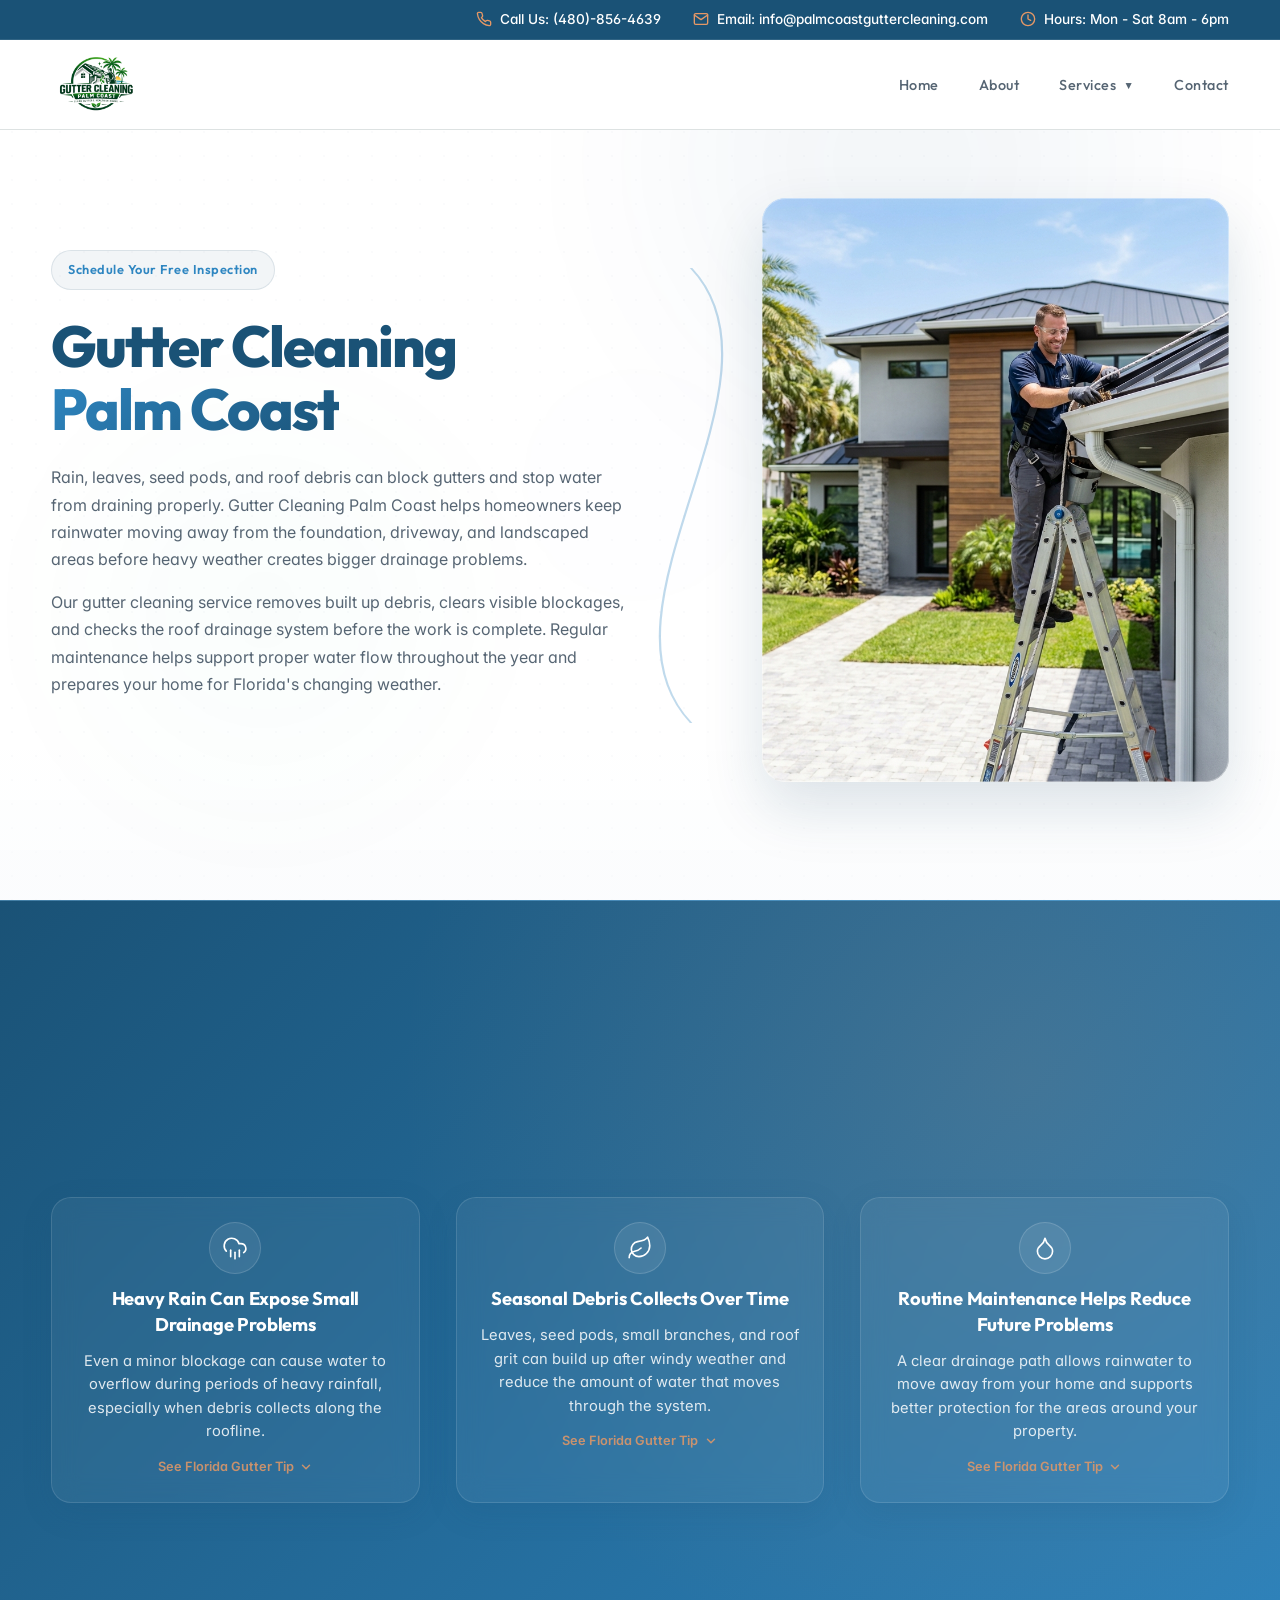
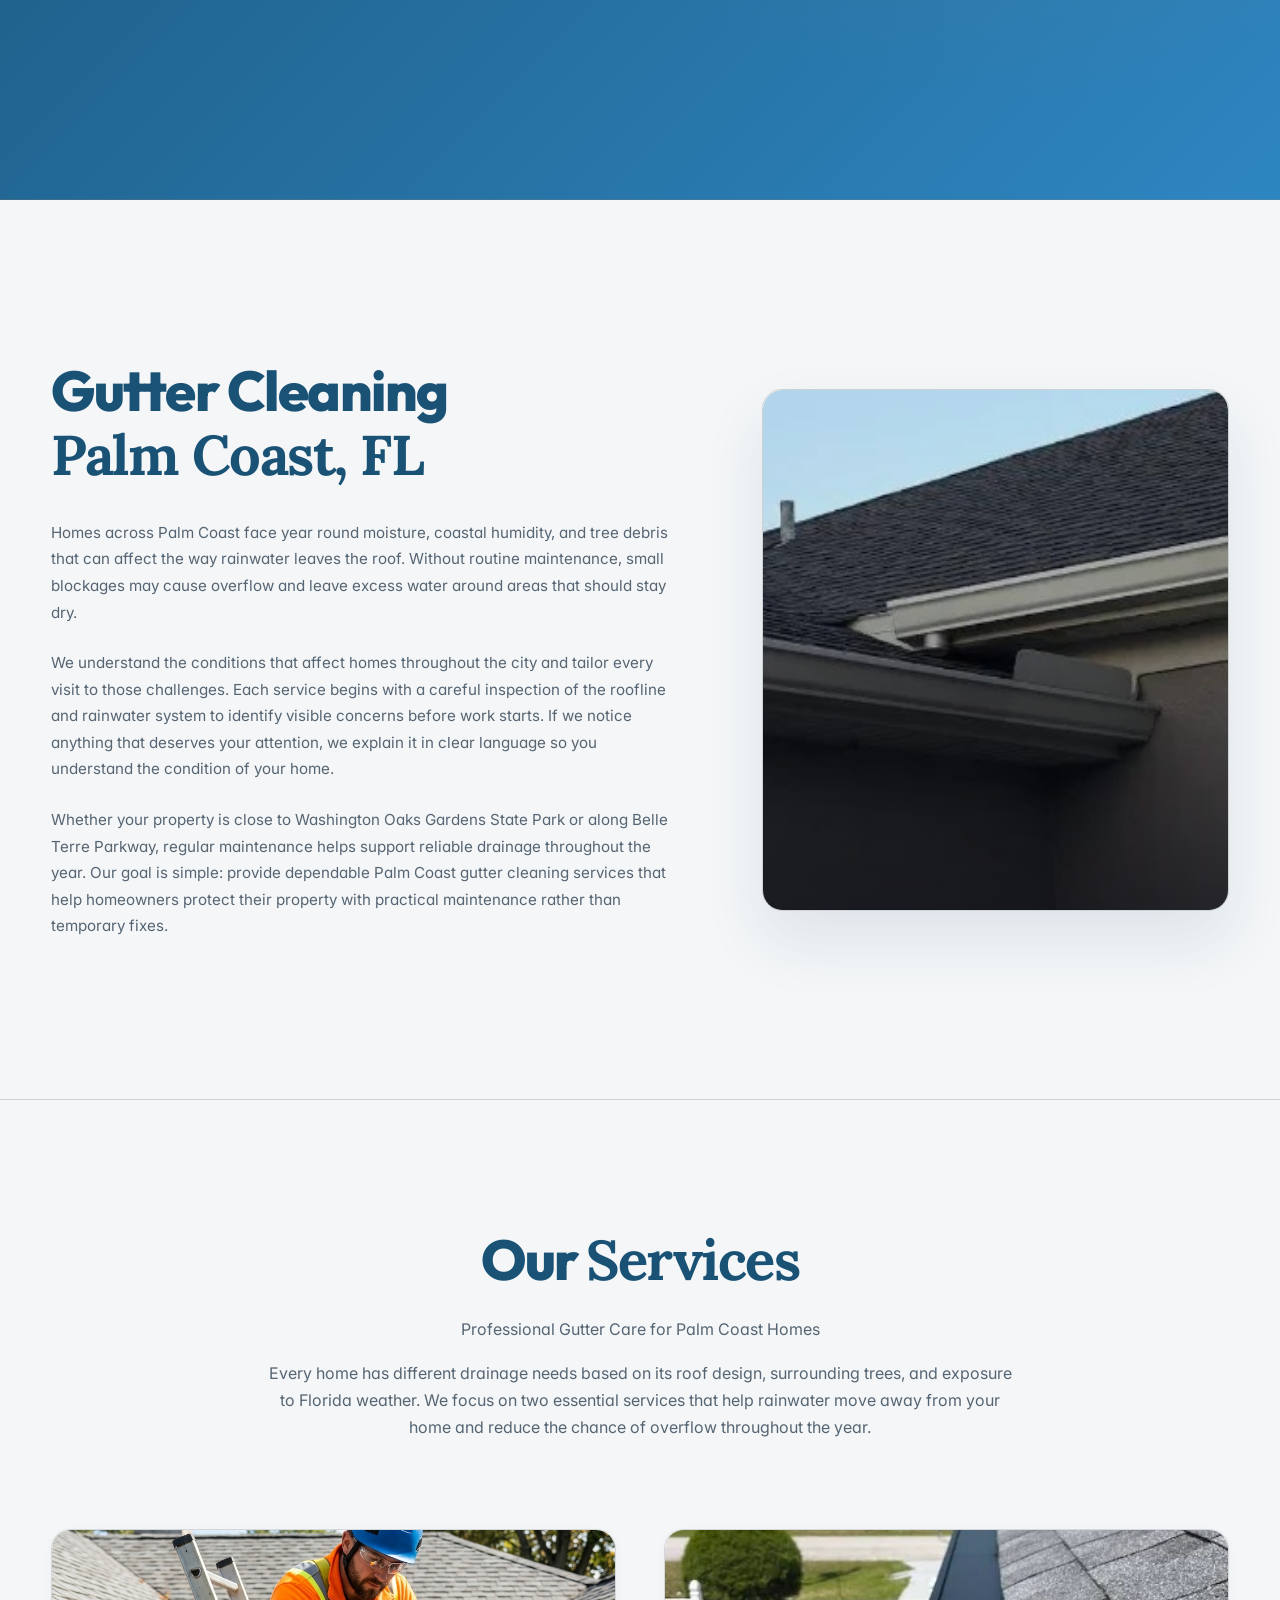
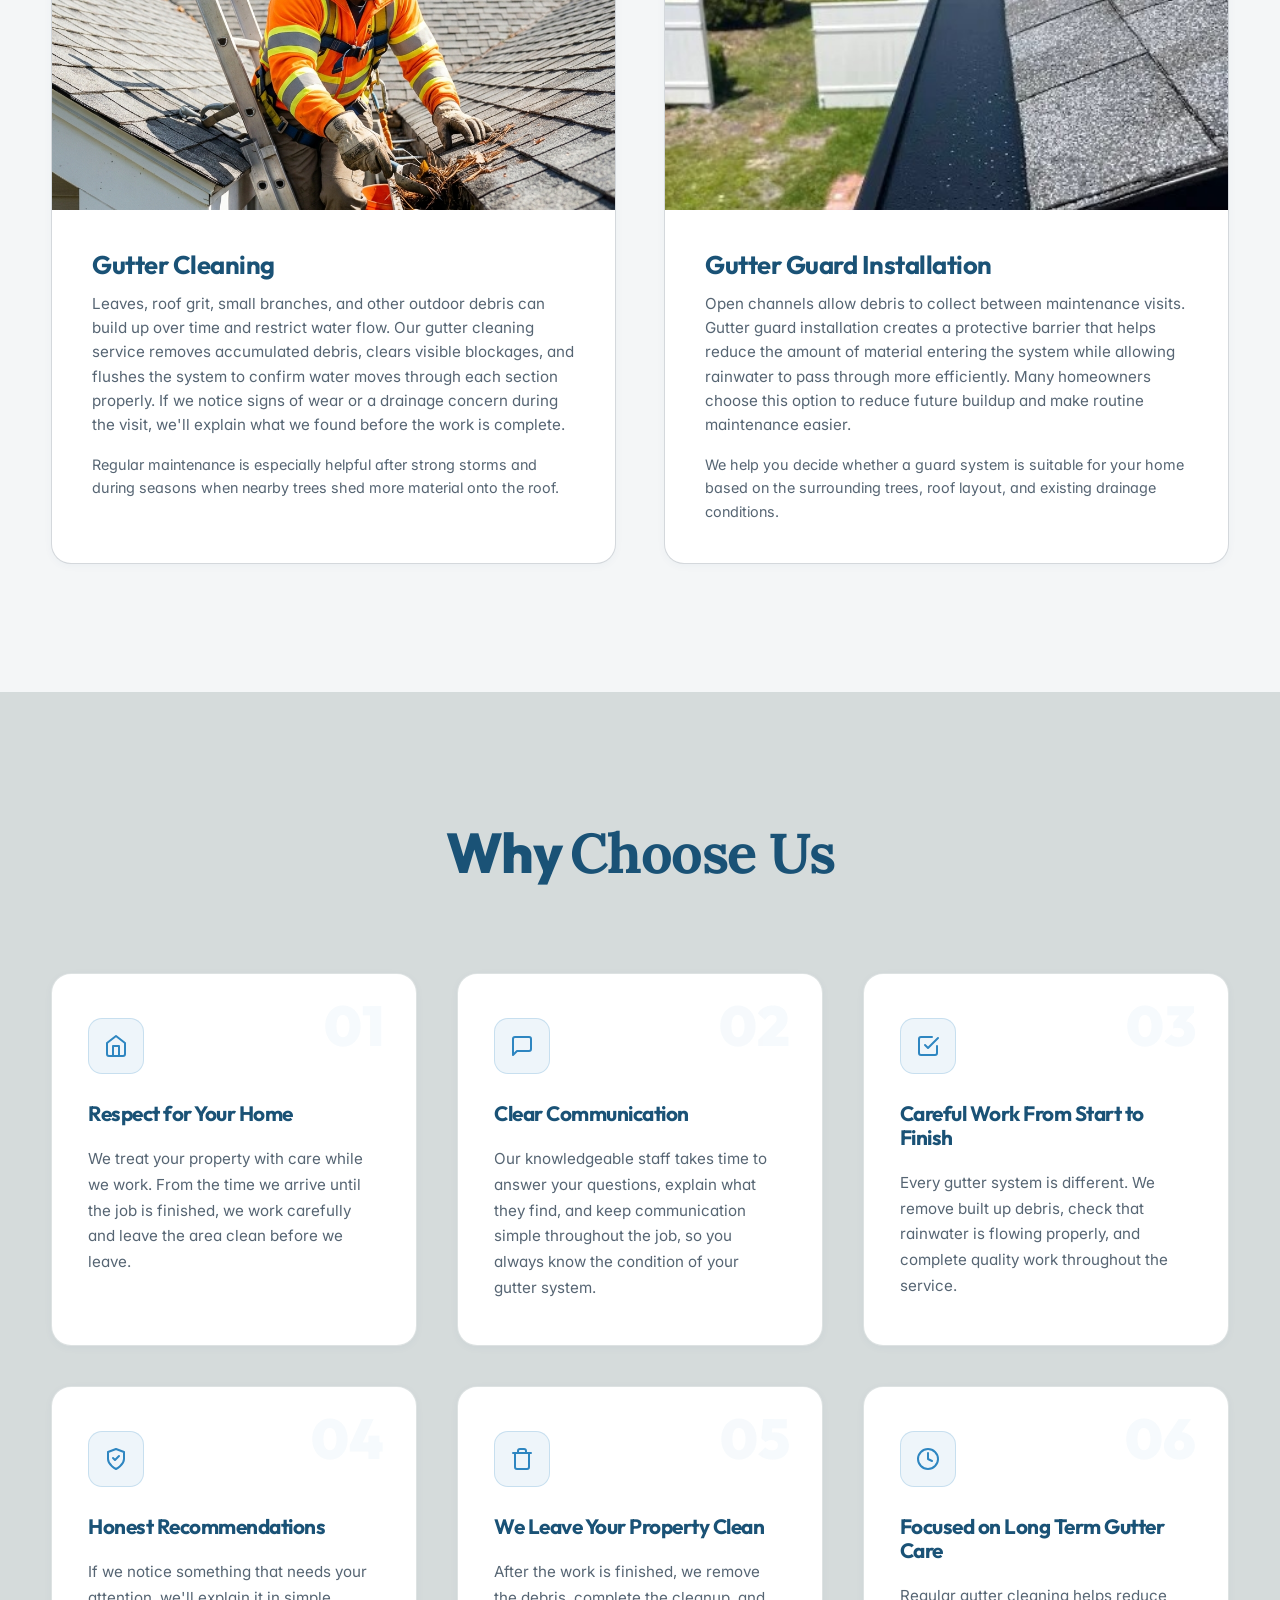
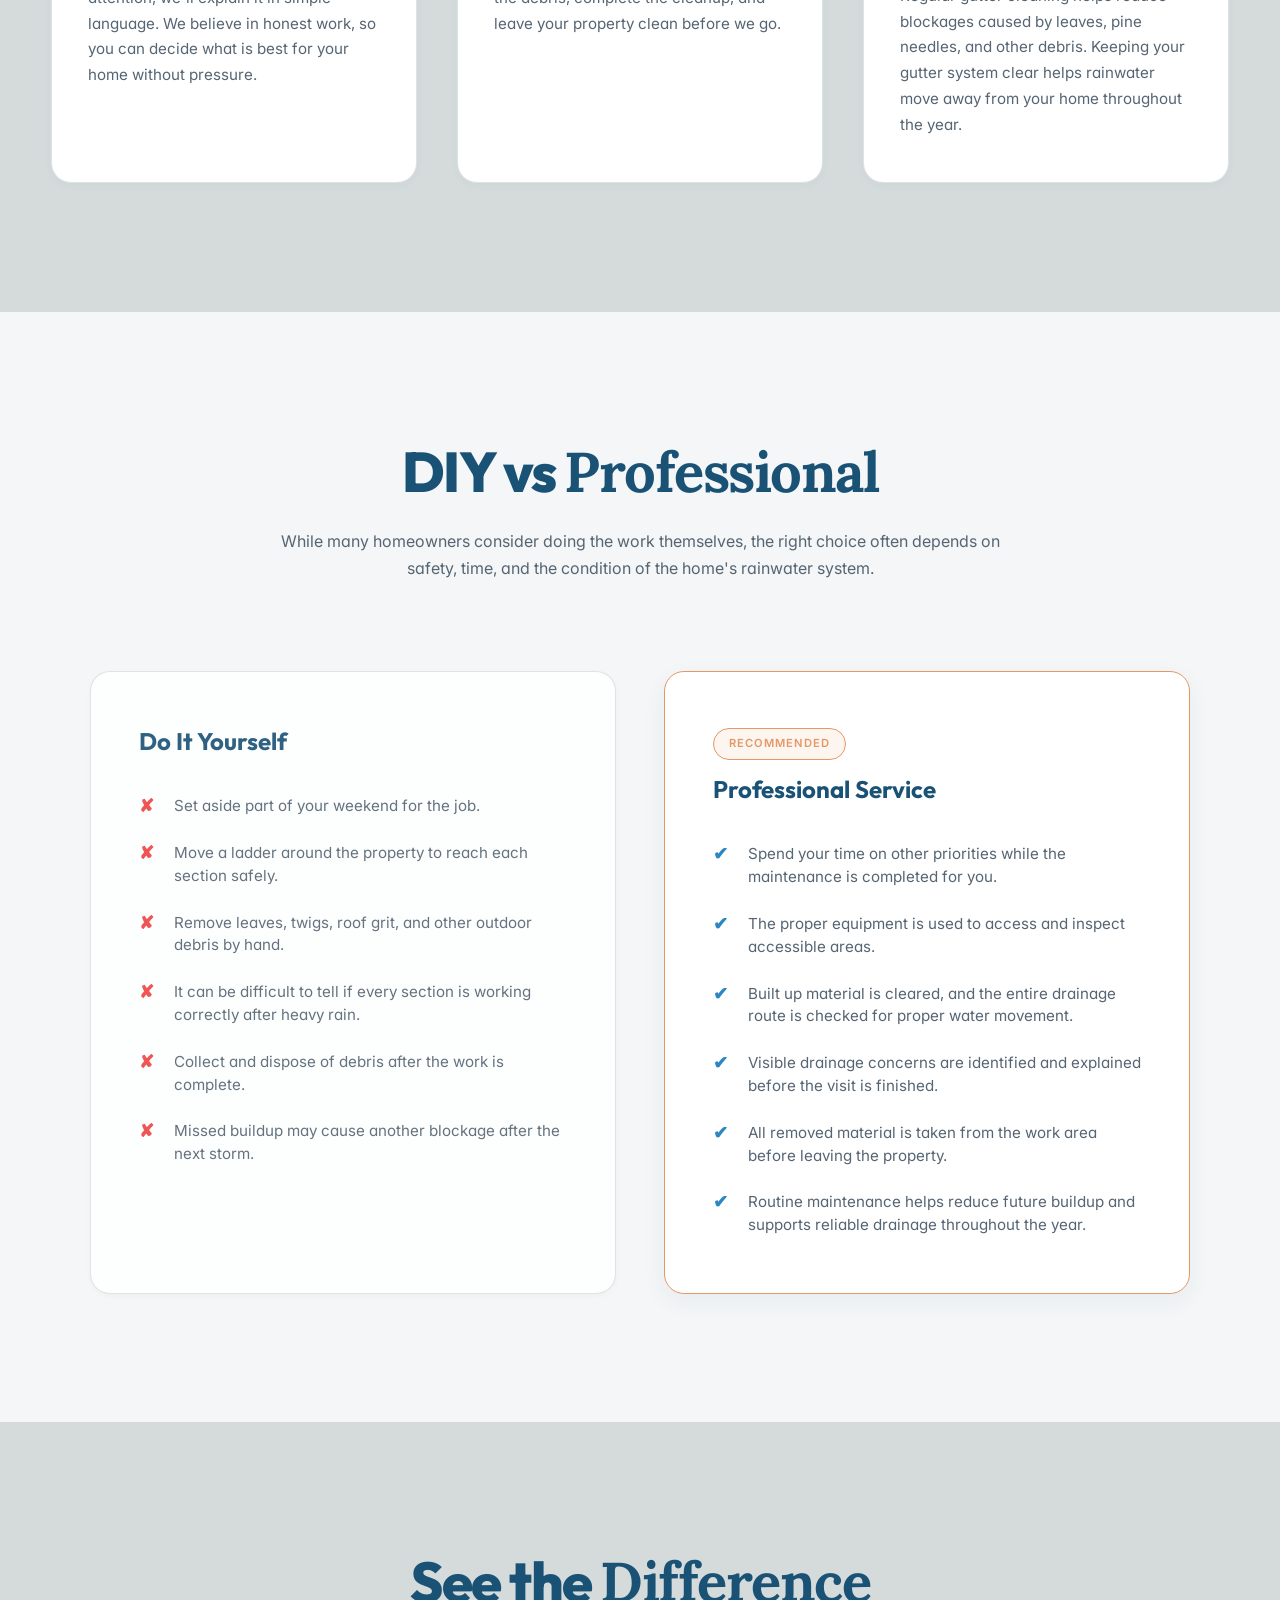
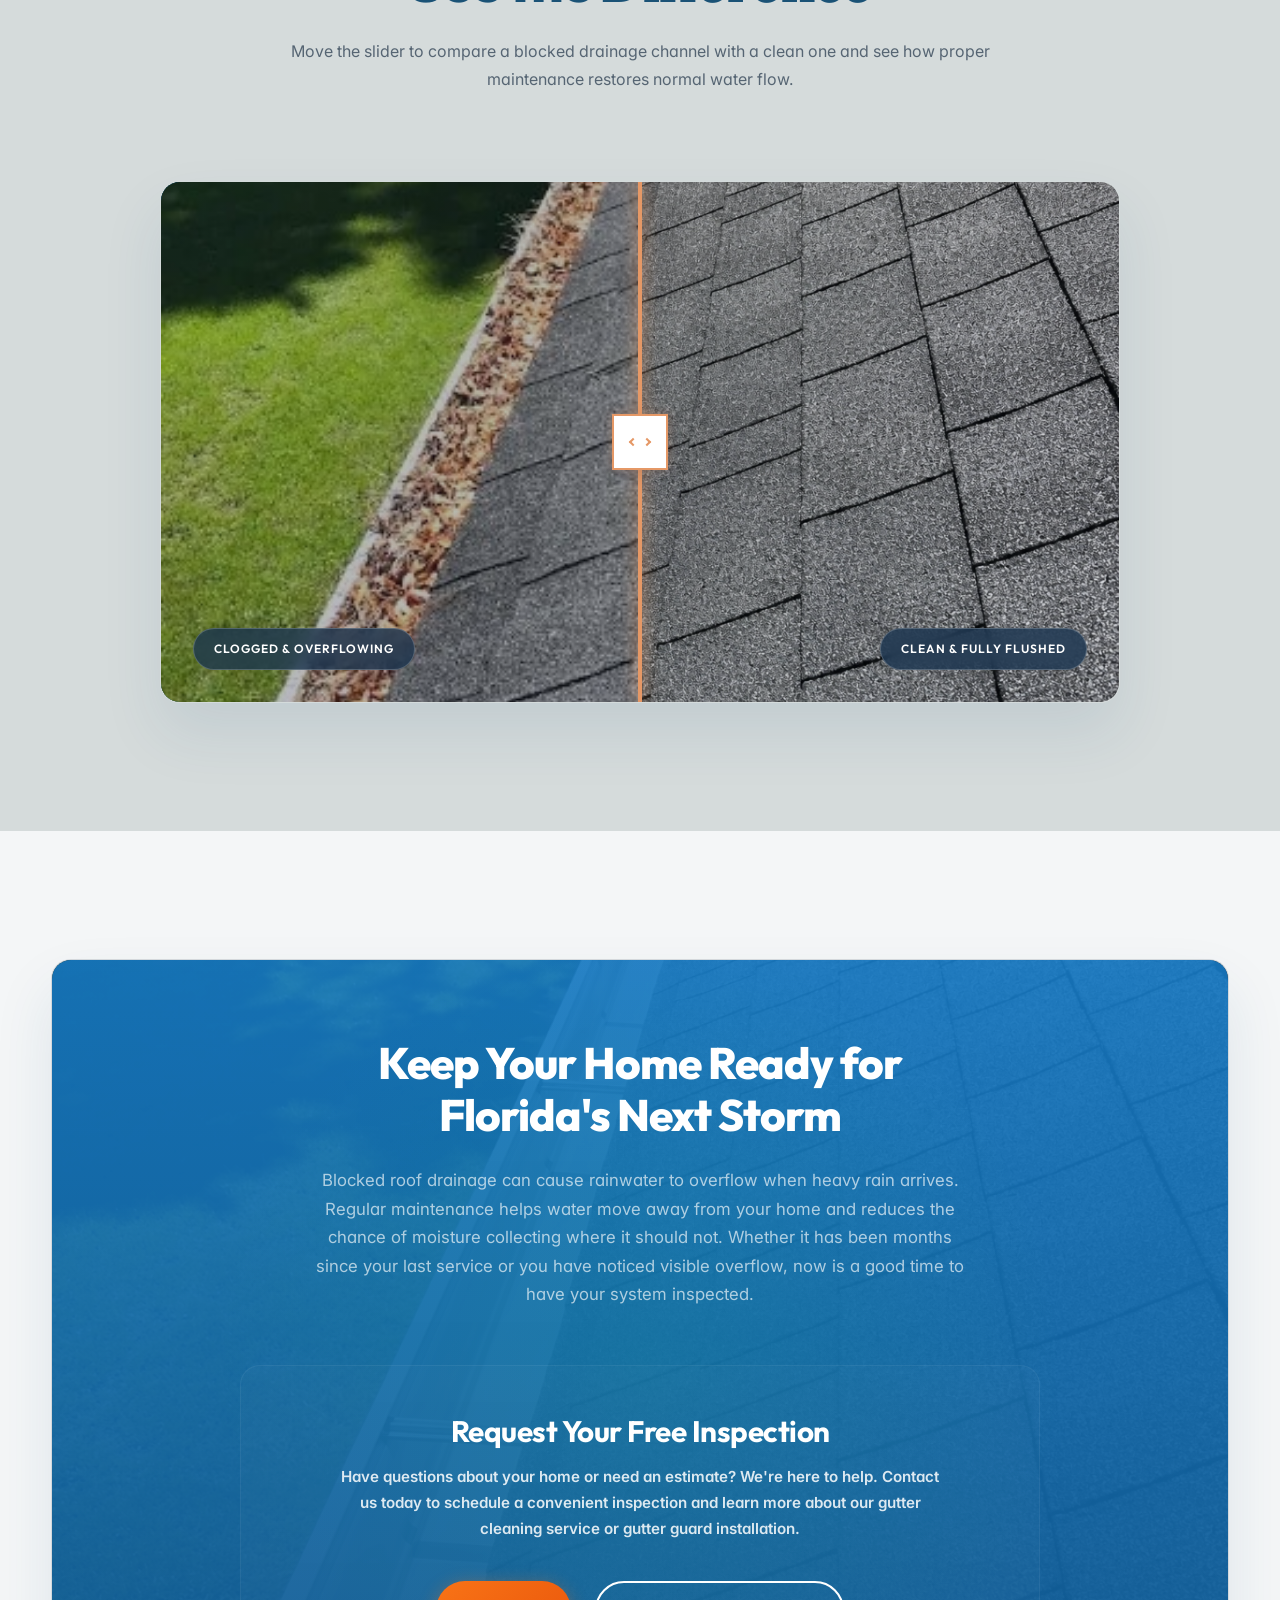
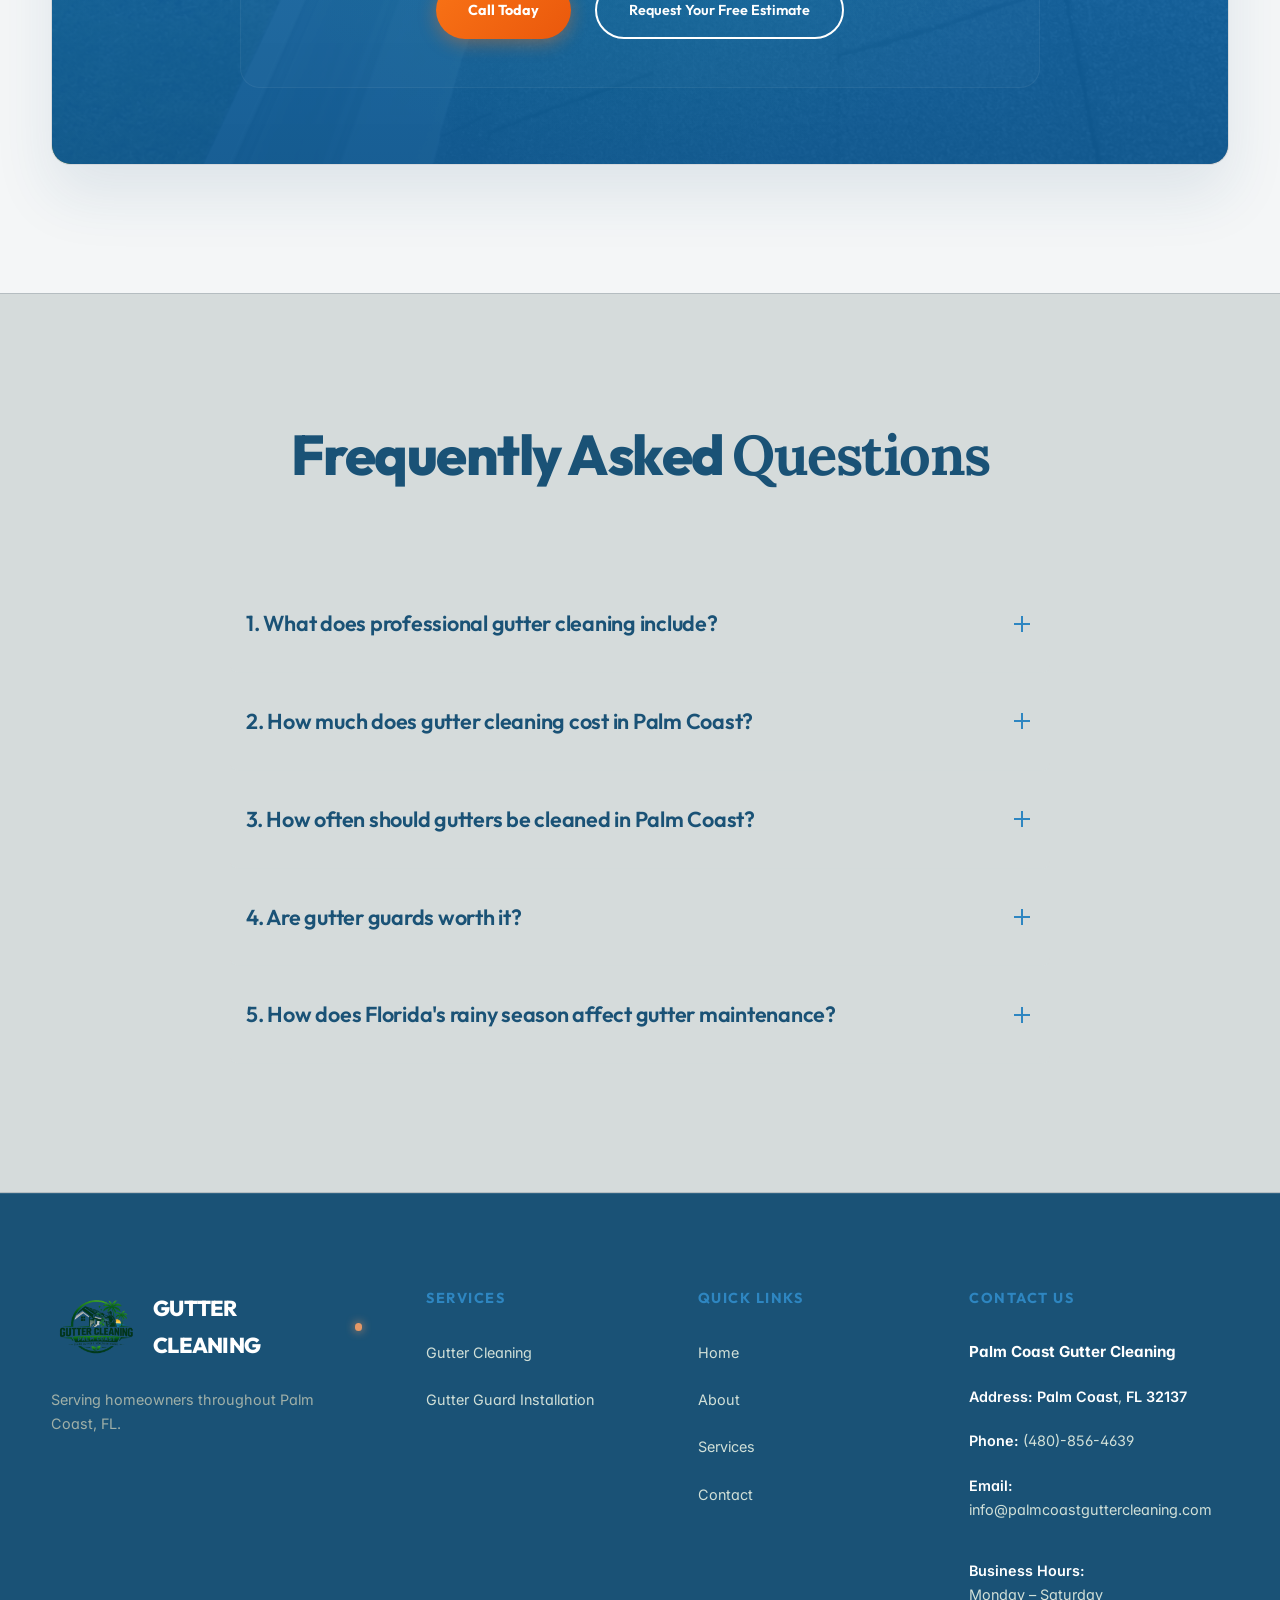
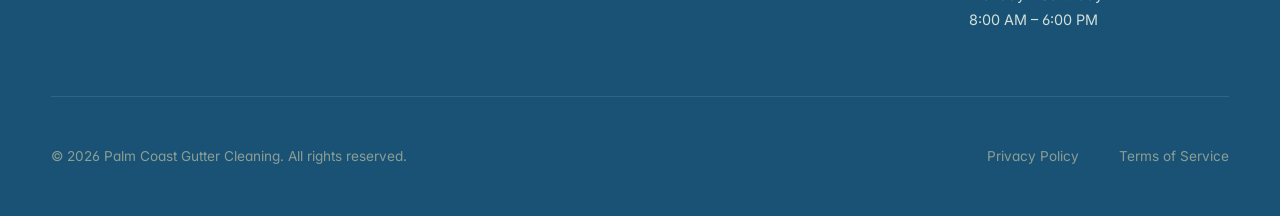
==== commit 44d2904e: "first commit" ====
--- a/index.html
+++ b/index.html
@@ -43,9 +43,25 @@
 
     <!-- Header / Navigation -->
     <header class="main-header" id="mainHeader">
+        <div class="header-info-bar">
+            <div class="container info-bar-container">
+                <div class="info-item phone-item">
+                    <svg xmlns="http://www.w3.org/2000/svg" viewBox="0 0 24 24" fill="none" stroke="currentColor" stroke-width="2" stroke-linecap="round" stroke-linejoin="round"><path d="M22 16.92v3a2 2 0 0 1-2.18 2 19.79 19.79 0 0 1-8.63-3.07 19.5 19.5 0 0 1-6-6 19.79 19.79 0 0 1-3.07-8.67A2 2 0 0 1 4.11 2h3a2 2 0 0 1 2 1.72 12.84 12.84 0 0 0 .7 2.81 2 2 0 0 1-.45 2.11L8.09 9.91a16 16 0 0 0 6 6l1.27-1.27a2 2 0 0 1 2.11-.45 12.84 12.84 0 0 0 2.81.7A2 2 0 0 1 22 16.92z"></path></svg>
+                    <span>Call Us: <a href="tel:(480)-856-4639">(480)-856-4639</a></span>
+                </div>
+                <div class="info-item email-item">
+                    <svg xmlns="http://www.w3.org/2000/svg" viewBox="0 0 24 24" fill="none" stroke="currentColor" stroke-width="2" stroke-linecap="round" stroke-linejoin="round"><path d="M4 4h16c1.1 0 2 .9 2 2v12c0 1.1-.9 2-2 2H4c-1.1 0-2-.9-2-2V6c0-1.1.9-2 2-2z"></path><polyline points="22,6 12,13 2,6"></polyline></svg>
+                    <span>Email: <a href="mailto:info@palmcoastguttercleaning.com">info@palmcoastguttercleaning.com</a></span>
+                </div>
+                <div class="info-item hours-item">
+                    <svg xmlns="http://www.w3.org/2000/svg" viewBox="0 0 24 24" fill="none" stroke="currentColor" stroke-width="2" stroke-linecap="round" stroke-linejoin="round"><circle cx="12" cy="12" r="10"></circle><polyline points="12 6 12 12 16 14"></polyline></svg>
+                    <span>Hours: Mon - Sat 8am - 6pm</span>
+                </div>
+            </div>
+        </div>
         <div class="container nav-bar">
             <a href="#" class="logo" aria-label="Gutter Cleaning Home">
-                <img src="images/logo.png" alt="Gutter Cleaning Logo" class="logo-img">
+                <img src="images/logo.png" alt="Gutter Cleaning Logo" class="logo-img" decoding="async">
             </a>
             
             <button class="hamburger-toggle" id="mobileNavToggle" aria-label="Toggle navigation menu">
@@ -59,37 +75,68 @@
                     <li><a href="index.html" class="nav-link active">Home</a></li>
                     <li><a href="about.html" class="nav-link">About</a></li>
                     <li class="nav-dropdown-wrapper">
-                        <a href="#services" class="nav-link">Services <span class="nav-dropdown-arrow">▼</span></a>
+                        <a href="#" class="nav-link">Services <span class="nav-dropdown-arrow">▼</span></a>
                         <ul class="nav-dropdown-menu">
                             <li><a href="gutter-guard-installation.html">Gutter Guard Installation</a></li>
                         </ul>
                     </li>
-                    
                     <li><a href="contact.html" class="nav-link">Contact</a></li>
                 </ul>
             </nav>
         </div>
-    </header>
-
-    <main>
+    </header>    <main>
         <!-- 1. Hero Section -->
         <section class="hero" id="home">
-            <div class="hero-overlay"></div>
+            <!-- Background Shapes & Patterns -->
+            <div class="hero-bg-shapes">
+                <div class="hero-shape hero-shape-1"></div>
+                <div class="hero-shape hero-shape-2"></div>
+                <div class="hero-shape hero-shape-3"></div>
+                <div class="hero-bg-pattern"></div>
+                <div class="hero-bg-wave"></div>
+            </div>
             
             <div class="container hero-container">
                 <div class="hero-layout-premium">
-                    <div class="hero-glass-panel reveal-el fade-up">
-                        <!-- <span class="hero-premium-badge">Premium Home Care</span> -->
-                        <h1 class="hero-title-premium">Gutter Cleaning <br><span>Palm Coast</span></h1>
-                        
-                        <div class="hero-content-text">
-                            <p class="hero-p-main">
-                                When gutters fill with leaves, pine needles, and other debris, rainwater cannot flow the way it should. During Florida's heavy rain, that can lead to overflowing gutters and downspouts and water collecting around your home.
-                            </p>
-                            <p class="hero-p-highlight">
-                                Our gutter cleaning service in Palm Coast removes built up debris, clears blockages, and flushes the drainage system to help keep rainwater flowing away from your home. We also complete the cleanup before we leave, so your property is ready for the next storm.
-                            </p>
-                        </div>
+                    <!-- Left Column: Content (45%) -->
+                    <div class="hero-premium-content">
+                        <!-- Trust Badge -->
+                        <div class="hero-trust-badge">
+                            <span class="badge-text">Schedule Your Free Inspection</span>
+                        </div>
+                        
+                        <!-- Headline -->
+                        <h1 class="hero-title-premium">
+                            Gutter Cleaning <br><span>Palm Coast</span>
+                        </h1>
+                        
+                        <!-- Supporting Paragraphs -->
+                        <p class="hero-p-main" style="margin-bottom: 1rem;">
+                            Rain, leaves, seed pods, and roof debris can block gutters and stop water from draining properly. Gutter Cleaning Palm Coast helps homeowners keep rainwater moving away from the foundation, driveway, and landscaped areas before heavy weather creates bigger drainage problems.
+                        </p>
+                        <p class="hero-p-main">
+                            Our gutter cleaning service removes built up debris, clears visible blockages, and checks the roof drainage system before the work is complete. Regular maintenance helps support proper water flow throughout the year and prepares your home for Florida's changing weather.
+                        </p>
+                        
+
+                    </div>
+                    
+                    <!-- Signature S-Shaped Divider Centerpiece -->
+                    <div class="hero-s-divider-container">
+                        <svg class="hero-s-divider" viewBox="0 0 200 800" fill="none" xmlns="http://www.w3.org/2000/svg" preserveAspectRatio="none">
+                            <!-- Single clean S-shaped accent line in brand primary color -->
+                            <path d="M 100,0 C 220,200 -20,600 100,800" stroke="var(--primary)" stroke-width="2.5" stroke-linecap="round" fill="none" opacity="0.3" />
+                        </svg>
+                    </div>
+
+                    <!-- Right Column: Visuals & Floating Cards (55%) -->
+                    <div class="hero-premium-image-wrapper">
+                        <!-- Premium Image Container -->
+                        <div class="hero-image-container">
+                            <img src="images/premium_gutter_technician.png" alt="Professional gutter cleaning technician cleaning gutters safely on a beautiful home in Palm Coast FL" class="hero-img-main" decoding="async">
+                            <div class="hero-img-glass-border"></div>
+                        </div>
+
                     </div>
                 </div>
             </div>
@@ -98,8 +145,9 @@
         <!-- 2. Trust Section (USP Banner Bar) -->
         <section class="trust">
             <div class="container">
-                <div class="usp-highlights-grid reveal-el fade-up">
-                    <div class="usp-highlight-item">
+                <div class="usp-highlights-grid reveal-el fade-up" style="margin-top: 0;">
+                    <!-- Card 1: Heavy Rain -->
+                    <div class="usp-highlight-item" role="button" tabindex="0" aria-expanded="false">
                         <div class="usp-bar-icon-wrapper">
                             <svg xmlns="http://www.w3.org/2000/svg" width="40" height="40" viewBox="0 0 24 24" fill="none" stroke="#ffffff" stroke-width="1.5" stroke-linecap="round" stroke-linejoin="round" class="usp-bar-svg">
                                 <path d="M4 14.899A7 7 0 1 1 15.71 8h1.79a4.5 4.5 0 0 1 2.5 8.242"/>
@@ -108,36 +156,73 @@
                                 <path d="M12 16v6"/>
                             </svg>
                         </div>
-                        <h3>Florida Rain Can Turn Small Gutter Clogs Into Bigger Problems</h3>
-                    </div>
-
-                    <div class="usp-highlight-item">
+                        <h3>Heavy Rain Can Expose Small Drainage Problems</h3>
+                        <p class="usp-desc">Even a minor blockage can cause water to overflow during periods of heavy rainfall, especially when debris collects along the roofline.</p>
+                        
+                        <div class="usp-expandable-tip">
+                            <span class="tip-badge">Storm Tip</span>
+                            <div class="tip-content">
+                                Palm Coast storms run June through November. Clearing debris before June ensures your downspouts don't overflow during sudden heavy downpours.
+                            </div>
+                        </div>
+                        
+                        <div class="usp-action-indicator">
+                            <span>See Florida Gutter Tip</span>
+                            <svg xmlns="http://www.w3.org/2000/svg" viewBox="0 0 24 24" fill="none" stroke="currentColor" stroke-width="2.5" stroke-linecap="round" stroke-linejoin="round">
+                                <polyline points="6 9 12 15 18 9"></polyline>
+                            </svg>
+                        </div>
+                    </div>
+
+                    <!-- Card 2: Seasonal Debris -->
+                    <div class="usp-highlight-item" role="button" tabindex="0" aria-expanded="false">
                         <div class="usp-bar-icon-wrapper">
                             <svg xmlns="http://www.w3.org/2000/svg" width="40" height="40" viewBox="0 0 24 24" fill="none" stroke="#ffffff" stroke-width="1.5" stroke-linecap="round" stroke-linejoin="round" class="usp-bar-svg">
                                 <path d="M11 20A7 7 0 0 1 9.8 6.1C15.5 5 17 4.48 19 2c1 2 2 4.18 2 8 0 5.5-4.78 10-10 10Z"/>
                                 <path d="M2 21c0-3 1.85-5.36 5.08-6C9.5 14.52 12 13 13 12"/>
                             </svg>
                         </div>
-                        <h3>Pine Needles and Oak Leaves Build Up Throughout the Year</h3>
-                    </div>
-
-                    <div class="usp-highlight-item">
+                        <h3>Seasonal Debris Collects Over Time</h3>
+                        <p class="usp-desc">Leaves, seed pods, small branches, and roof grit can build up after windy weather and reduce the amount of water that moves through the system.</p>
+                        
+                        <div class="usp-expandable-tip">
+                            <span class="tip-badge">Tree Guide</span>
+                            <div class="tip-content">
+                                Live oaks shed heavily in spring, while slash pines drop needles all year. Check gutters near heavy tree canopies at least three times annually.
+                            </div>
+                        </div>
+                        
+                        <div class="usp-action-indicator">
+                            <span>See Florida Gutter Tip</span>
+                            <svg xmlns="http://www.w3.org/2000/svg" viewBox="0 0 24 24" fill="none" stroke="currentColor" stroke-width="2.5" stroke-linecap="round" stroke-linejoin="round">
+                                <polyline points="6 9 12 15 18 9"></polyline>
+                            </svg>
+                        </div>
+                    </div>
+
+                    <!-- Card 3: Routine Maintenance -->
+                    <div class="usp-highlight-item" role="button" tabindex="0" aria-expanded="false">
                         <div class="usp-bar-icon-wrapper">
                             <svg xmlns="http://www.w3.org/2000/svg" width="40" height="40" viewBox="0 0 24 24" fill="none" stroke="#ffffff" stroke-width="1.5" stroke-linecap="round" stroke-linejoin="round" class="usp-bar-svg">
                                 <path d="M12 22a7 7 0 0 0 7-7c0-2-1-3.9-3-5.5s-3.5-4-4-6.5c-.5 2.5-2 4.9-4 6.5C6 11.1 5 13 5 15a7 7 0 0 0 7 7z"/>
                             </svg>
                         </div>
-                        <h3>Overflow Usually Starts With a Small Blockage</h3>
-                    </div>
-
-                    <div class="usp-highlight-item">
-                        <div class="usp-bar-icon-wrapper">
-                            <svg xmlns="http://www.w3.org/2000/svg" width="40" height="40" viewBox="0 0 24 24" fill="none" stroke="#ffffff" stroke-width="1.5" stroke-linecap="round" stroke-linejoin="round" class="usp-bar-svg">
-                                <path d="M3 9l9-7 9 7v11a2 2 0 0 1-2 2H5a2 2 0 0 1-2-2z"/>
-                                <polyline points="9 22 9 12 15 12 15 22"/>
-                            </svg>
-                        </div>
-                        <h3>Keeping Rainwater Moving Helps Protect Your Home</h3>
+                        <h3>Routine Maintenance Helps Reduce Future Problems</h3>
+                        <p class="usp-desc">A clear drainage path allows rainwater to move away from your home and supports better protection for the areas around your property.</p>
+                        
+                        <div class="usp-expandable-tip">
+                            <span class="tip-badge">Foundation Care</span>
+                            <div class="tip-content">
+                                Regular cleaning prevents rainwater pooling near slabs, avoiding soil erosion, foundation shifting, and moisture damage behind your siding.
+                            </div>
+                        </div>
+                        
+                        <div class="usp-action-indicator">
+                            <span>See Florida Gutter Tip</span>
+                            <svg xmlns="http://www.w3.org/2000/svg" viewBox="0 0 24 24" fill="none" stroke="currentColor" stroke-width="2.5" stroke-linecap="round" stroke-linejoin="round">
+                                <polyline points="6 9 12 15 18 9"></polyline>
+                            </svg>
+                        </div>
                     </div>
                 </div>
             </div>
@@ -148,34 +233,39 @@
             <div class="container">
                 <div class="about-split-layout">
                     <div class="about-text-side reveal-el fade-right">
-                        <!-- <span class="section-badge">About Us</span> -->
                         <h2 class="section-title">Gutter Cleaning <br><span>Palm Coast, FL</span></h2>
                         <div class="about-paragraphs">
                             <p class="about-p">
-                                Homes around European Village and Washington Oaks Gardens State Park deal with heavy rain, pine needles, leaves, and other debris that can quickly fill gutters. Keeping them clear helps rainwater move away from your home and reduces the chance of overflow during Florida's rainy season.
+                                Homes across Palm Coast face year round moisture, coastal humidity, and tree debris that can affect the way rainwater leaves the roof. Without routine maintenance, small blockages may cause overflow and leave excess water around areas that should stay dry.
                             </p>
                             <p class="about-p">
-                                Our friendly crew understands these local conditions and takes the time to clean your gutter system carefully. Our knowledgeable staff explains what they find, answers your questions, and lets you know if they notice any visible drainage problems before the job is finished. We believe homeowners should understand the condition of their gutters and downspouts, so you know exactly what was found during the service.
+                                We understand the conditions that affect homes throughout the city and tailor every visit to those challenges. Each service begins with a careful inspection of the roofline and rainwater system to identify visible concerns before work starts. If we notice anything that deserves your attention, we explain it in clear language so you understand the condition of your home.
+                            </p>
+                            <p class="about-p">
+                                Whether your property is close to Washington Oaks Gardens State Park or along Belle Terre Parkway, regular maintenance helps support reliable drainage throughout the year. Our goal is simple: provide dependable Palm Coast gutter cleaning services that help homeowners protect their property with practical maintenance rather than temporary fixes.
                             </p>
                         </div>
                     </div>
                     
                     <div class="about-graphic-side reveal-el fade-left">
                         <div class="about-image-wrapper">
-                            <img src="images/about_gutter_showcase.png" alt="Showcase of clean roof gutter installation" class="about-img">
+                            <img src="images/about_gutter_showcase.png" alt="Showcase of clean roof gutter installation" class="about-img" loading="lazy" decoding="async">
                             <div class="about-img-backdrop"></div>
                         </div>
                     </div>
                 </div>
             </div>
         </section>
+
         <!-- 3. Services Section -->
         <section class="services-section section-padding" id="services">
             <div class="container">
                 <div class="section-title-wrap text-center reveal-el fade-up">
-                    <!-- <span class="section-badge">Our Services</span> -->
                     <h2 class="section-title">Our <span>Services</span></h2>
-                    <p class="text-muted">Professional gutter maintenance and protection systems built to keep your home safe from heavy Florida storms.</p>
+                    <p class="text-muted">Professional Gutter Care for Palm Coast Homes</p>
+                    <p class="text-muted" style="margin-top: 1rem; max-width: 800px; margin-left: auto; margin-right: auto;">
+                        Every home has different drainage needs based on its roof design, surrounding trees, and exposure to Florida weather. We focus on two essential services that help rainwater move away from your home and reduce the chance of overflow throughout the year.
+                    </p>
                 </div>
                 <div class="services-grid-layout">
                     <!-- Service 1: Gutter Cleaning -->
@@ -185,7 +275,8 @@
                         </div>
                         <div class="services-card-content">
                             <h3>Gutter Cleaning</h3>
-                            <p>Leaves, pine needles, and other debris can stop rainwater from flowing through your gutters. Our gutter cleaning service removes the buildup, clears blockages, flushes the downspouts, and helps keep water moving away from your home with a thorough cleaning.</p>
+                            <p>Leaves, roof grit, small branches, and other outdoor debris can build up over time and restrict water flow. Our gutter cleaning service removes accumulated debris, clears visible blockages, and flushes the system to confirm water moves through each section properly. If we notice signs of wear or a drainage concern during the visit, we'll explain what we found before the work is complete.</p>
+                            <p style="margin-top: 1rem; font-size: 0.9rem; color: var(--text-muted);">Regular maintenance is especially helpful after strong storms and during seasons when nearby trees shed more material onto the roof.</p>
                         </div>
                     </div>
                     <!-- Service 2: Gutter Guard Installation -->
@@ -195,23 +286,188 @@
                         </div>
                         <div class="services-card-content">
                             <h3>Gutter Guard Installation</h3>
-                            <p>Gutter guard installation helps reduce the amount of leaves and debris entering your gutter system. It can make regular gutter cleaning easier and help keep your gutters cleaner between maintenance visits.</p>
-                        </div>
-                    </div>
-                </div>
-            </div>
-        </section>
-
-
-
-
-        <!-- 6. Before & After Section (Comparison Slider) -->
+                            <p>Open channels allow debris to collect between maintenance visits. Gutter guard installation creates a protective barrier that helps reduce the amount of material entering the system while allowing rainwater to pass through more efficiently. Many homeowners choose this option to reduce future buildup and make routine maintenance easier.</p>
+                            <p style="margin-top: 1rem; font-size: 0.9rem; color: var(--text-muted);">We help you decide whether a guard system is suitable for your home based on the surrounding trees, roof layout, and existing drainage conditions.</p>
+                        </div>
+                    </div>
+                </div>
+            </div>
+        </section>
+
+
+        <!-- Why Choose Us Section -->
+        <section class="why-choose-section section-padding" id="why-choose-us">
+            <div class="container">
+                <div class="section-title-wrap text-center reveal-el fade-up">
+                    <h2 class="section-title">Why <span>Choose Us</span></h2>
+                </div>
+                
+                <div class="why-choose-grid">
+                    <!-- Feature 1: Respect for Your Home -->
+                    <div class="why-choose-card reveal-el fade-up" style="transition-delay: 0.05s;">
+                        <div class="why-choose-card-number">01</div>
+                        <div class="why-choose-icon">
+                            <svg xmlns="http://www.w3.org/2000/svg" viewBox="0 0 24 24" fill="none" stroke="currentColor" stroke-width="2" stroke-linecap="round" stroke-linejoin="round">
+                                <path d="M3 9l9-7 9 7v11a2 2 0 0 1-2 2H5a2 2 0 0 1-2-2z"></path>
+                                <polyline points="9 22 9 12 15 12 15 22"></polyline>
+                            </svg>
+                        </div>
+                        <h3>Respect for Your Home</h3>
+                        <p>We treat your property with care while we work. From the time we arrive until the job is finished, we work carefully and leave the area clean before we leave.</p>
+                    </div>
+                    
+                    <!-- Feature 2: Clear Communication -->
+                    <div class="why-choose-card reveal-el fade-up" style="transition-delay: 0.1s;">
+                        <div class="why-choose-card-number">02</div>
+                        <div class="why-choose-icon">
+                            <svg xmlns="http://www.w3.org/2000/svg" viewBox="0 0 24 24" fill="none" stroke="currentColor" stroke-width="2" stroke-linecap="round" stroke-linejoin="round">
+                                <path d="M21 15a2 2 0 0 1-2 2H7l-4 4V5a2 2 0 0 1 2-2h14a2 2 0 0 1 2 2z"></path>
+                            </svg>
+                        </div>
+                        <h3>Clear Communication</h3>
+                        <p>Our knowledgeable staff takes time to answer your questions, explain what they find, and keep communication simple throughout the job, so you always know the condition of your gutter system.</p>
+                    </div>
+                    
+                    <!-- Feature 3: Careful Work From Start to Finish -->
+                    <div class="why-choose-card reveal-el fade-up" style="transition-delay: 0.15s;">
+                        <div class="why-choose-card-number">03</div>
+                        <div class="why-choose-icon">
+                            <svg xmlns="http://www.w3.org/2000/svg" viewBox="0 0 24 24" fill="none" stroke="currentColor" stroke-width="2" stroke-linecap="round" stroke-linejoin="round">
+                                <path d="M9 11l3 3L22 4"></path>
+                                <path d="M21 12v7a2 2 0 0 1-2 2H5a2 2 0 0 1-2-2V5a2 2 0 0 1 2-2h11"></path>
+                            </svg>
+                        </div>
+                        <h3>Careful Work From Start to Finish</h3>
+                        <p>Every gutter system is different. We remove built up debris, check that rainwater is flowing properly, and complete quality work throughout the service.</p>
+                    </div>
+ 
+                    <!-- Feature 4: Honest Recommendations -->
+                    <div class="why-choose-card reveal-el fade-up" style="transition-delay: 0.2s;">
+                        <div class="why-choose-card-number">04</div>
+                        <div class="why-choose-icon">
+                            <svg xmlns="http://www.w3.org/2000/svg" viewBox="0 0 24 24" fill="none" stroke="currentColor" stroke-width="2" stroke-linecap="round" stroke-linejoin="round">
+                                <path d="M12 22s8-4 8-10V5l-8-3-8 3v7c0 6 8 10 8 10z"></path>
+                                <path d="M9 11l2 2 4-4"></path>
+                            </svg>
+                        </div>
+                        <h3>Honest Recommendations</h3>
+                        <p>If we notice something that needs your attention, we'll explain it in simple language. We believe in honest work, so you can decide what is best for your home without pressure.</p>
+                    </div>
+ 
+                    <div class="why-choose-card reveal-el fade-up" style="transition-delay: 0.25s;">
+                        <div class="why-choose-card-number">05</div>
+                        <div class="why-choose-icon">
+                            <svg xmlns="http://www.w3.org/2000/svg" viewBox="0 0 24 24" fill="none" stroke="currentColor" stroke-width="2" stroke-linecap="round" stroke-linejoin="round">
+                                <path d="M3 6h18"></path>
+                                <path d="M19 6v14c0 1-1 2-2 2H7c-1 0-2-1-2-2V6"></path>
+                                <path d="M8 6V4c0-1 1-2 2-2h4c1 0 2 1 2 2v2"></path>
+                            </svg>
+                        </div>
+                        <h3>We Leave Your Property Clean</h3>
+                        <p>After the work is finished, we remove the debris, complete the cleanup, and leave your property clean before we go.</p>
+                    </div>
+
+                    <!-- Feature 6: Focused on Long Term Gutter Care -->
+                    <div class="why-choose-card reveal-el fade-up" style="transition-delay: 0.3s;">
+                        <div class="why-choose-card-number">06</div>
+                        <div class="why-choose-icon">
+                            <svg xmlns="http://www.w3.org/2000/svg" viewBox="0 0 24 24" fill="none" stroke="currentColor" stroke-width="2" stroke-linecap="round" stroke-linejoin="round">
+                                <circle cx="12" cy="12" r="10"></circle>
+                                <polyline points="12 6 12 12 16 14"></polyline>
+                            </svg>
+                        </div>
+                        <h3>Focused on Long Term Gutter Care</h3>
+                        <p>Regular gutter cleaning helps reduce blockages caused by leaves, pine needles, and other debris. Keeping your gutter system clear helps rainwater move away from your home throughout the year.</p>
+                    </div>
+                </div>
+            </div>
+        </section>
+
+        <!-- DIY vs Professional Section -->
+        <section class="comparison-section section-padding" id="comparison-diy">
+            <div class="container">
+                <div class="section-title-wrap text-center reveal-el fade-up">
+                    <h2 class="section-title">DIY vs <span>Professional</span></h2>
+                    <p class="text-muted">While many homeowners consider doing the work themselves, the right choice often depends on safety, time, and the condition of the home's rainwater system.</p>
+                </div>
+                
+                <div class="comparison-layout reveal-el scale">
+                    <!-- DIY Card -->
+                    <div class="comparison-card diy-card">
+                        <div class="comparison-card-header">
+                            <h3>Do It Yourself</h3>
+                        </div>
+                        <ul class="comparison-list">
+                            <li>
+                                <span class="comp-icon icon-cross">✘</span>
+                                <span class="comp-text">Set aside part of your weekend for the job.</span>
+                            </li>
+                            <li>
+                                <span class="comp-icon icon-cross">✘</span>
+                                <span class="comp-text">Move a ladder around the property to reach each section safely.</span>
+                            </li>
+                            <li>
+                                <span class="comp-icon icon-cross">✘</span>
+                                <span class="comp-text">Remove leaves, twigs, roof grit, and other outdoor debris by hand.</span>
+                            </li>
+                            <li>
+                                <span class="comp-icon icon-cross">✘</span>
+                                <span class="comp-text">It can be difficult to tell if every section is working correctly after heavy rain.</span>
+                            </li>
+                            <li>
+                                <span class="comp-icon icon-cross">✘</span>
+                                <span class="comp-text">Collect and dispose of debris after the work is complete.</span>
+                            </li>
+                            <li>
+                                <span class="comp-icon icon-cross">✘</span>
+                                <span class="comp-text">Missed buildup may cause another blockage after the next storm.</span>
+                            </li>
+                        </ul>
+                    </div>
+                    
+                    <!-- Professional Card -->
+                    <div class="comparison-card pro-card">
+                        <div class="comparison-card-header">
+                            <span class="pro-badge">Recommended</span>
+                            <h3>Professional Service</h3>
+                        </div>
+                        <ul class="comparison-list">
+                            <li>
+                                <span class="comp-icon icon-check">✔</span>
+                                <span class="comp-text">Spend your time on other priorities while the maintenance is completed for you.</span>
+                            </li>
+                            <li>
+                                <span class="comp-icon icon-check">✔</span>
+                                <span class="comp-text">The proper equipment is used to access and inspect accessible areas.</span>
+                            </li>
+                            <li>
+                                <span class="comp-icon icon-check">✔</span>
+                                <span class="comp-text">Built up material is cleared, and the entire drainage route is checked for proper water movement.</span>
+                            </li>
+                            <li>
+                                <span class="comp-icon icon-check">✔</span>
+                                <span class="comp-text">Visible drainage concerns are identified and explained before the visit is finished.</span>
+                            </li>
+                            <li>
+                                <span class="comp-icon icon-check">✔</span>
+                                <span class="comp-text">All removed material is taken from the work area before leaving the property.</span>
+                            </li>
+                            <li>
+                                <span class="comp-icon icon-check">✔</span>
+                                <span class="comp-text">Routine maintenance helps reduce future buildup and supports reliable drainage throughout the year.</span>
+                            </li>
+                        </ul>
+                    </div>
+                </div>
+            </div>
+        </section>
+
+        <!-- Before & After Section (Comparison Slider) -->
         <section class="before-after section-padding" id="comparison">
             <div class="container">
                 <div class="section-title-wrap text-center reveal-el fade-up">
-                    <!-- <span class="section-badge">Before & After</span> -->
-                    <h2 class="section-title">See the <span>Redefinition</span></h2>
-                    <p class="text-muted">Slide the interactive glass divider left and right to inspect the transformation from a heavy blockage to a clean channel.</p>
+                    <h2 class="section-title">See the <span>Difference</span></h2>
+                    <p class="text-muted">Move the slider to compare a blocked drainage channel with a clean one and see how proper maintenance restores normal water flow.</p>
                 </div>
                 
                 <div class="slider-container-wrap reveal-el scale">
@@ -244,161 +500,35 @@
             </div>
         </section>
 
-
-        <!-- Why Choose Us Section -->
-        <section class="why-choose-section section-padding" id="why-choose-us">
+        <!-- 10. Contact/CTA Section (Full-width, Form-free layout) -->
+        <section class="contact-section section-padding" id="contact">
+            <div class="container">
+                <div class="contact-glass-card reveal-el scale">
+                    <div class="contact-info-block-full reveal-el fade-up" style="background: linear-gradient(rgba(22, 120, 194, 0.92), rgba(16, 89, 145, 0.96)), url('images/gutter_clean_after.jpg') center/cover no-repeat;">
+                        <h2 class="contact-full-title">Keep Your Home Ready for Florida's Next Storm</h2>
+                        <p class="contact-info-desc-full">
+                            Blocked roof drainage can cause rainwater to overflow when heavy rain arrives. Regular maintenance helps water move away from your home and reduces the chance of moisture collecting where it should not. Whether it has been months since your last service or you have noticed visible overflow, now is a good time to have your system inspected.
+                        </p>
+                        <div class="contact-action-box">
+                            <h3>Request Your Free Inspection</h3>
+                            <p style="margin-bottom: 1.5rem; font-size: 0.95rem; color: rgba(255, 255, 255, 0.85); max-width: 600px;">
+                                Have questions about your home or need an estimate? We're here to help. Contact us today to schedule a convenient inspection and learn more about our gutter cleaning service or gutter guard installation.
+                            </p>
+                            <div class="contact-action-buttons">
+                                <a href="tel:(480)-856-4639" class="btn btn-primary">Call Today</a>
+                                <a href="mailto:info@palmcoastguttercleaning.com" class="btn btn-outline-white">Request Your Free Estimate</a>
+                            </div>
+                        </div>
+                    </div>
+                </div>
+            </div>
+        </section>
+
+        <!-- Before Footer: FAQ Section -->
+        <section class="faqs-section section-padding" id="faq" style="background-color: var(--background-dark); border-top: 1px solid var(--border-dark); border-bottom: 1px solid var(--border-dark);">
             <div class="container">
                 <div class="section-title-wrap text-center reveal-el fade-up">
-                    <!-- <span class="section-badge">Why Choose Us</span> -->
-                    <h2 class="section-title">Built For Florida's <span>Heavy Rainstorms</span></h2>
-                    <p class="text-muted">Palm Coast homes are surrounded by oak trees, slash pines, and dense coastal humidity. We tailor our work to provide long-lasting protection.</p>
-                </div>
-                
-                <div class="why-choose-grid">
-                    <!-- Feature 1 -->
-                    <div class="why-choose-card reveal-el fade-up" style="transition-delay: 0.05s;">
-                        <div class="why-choose-icon">
-                            <span class="why-choose-checkmark"></span>
-                        </div>
-                        <h3>Respect for Your Home</h3>
-                        <p>We treat your property with care while we work. From the time we arrive until the job is finished, we work carefully and leave the area clean before we leave.</p>
-                    </div>
-                    
-                    <!-- Feature 2 -->
-                    <div class="why-choose-card reveal-el fade-up" style="transition-delay: 0.1s;">
-                        <div class="why-choose-icon">
-                            <span class="why-choose-checkmark"></span>
-                        </div>
-                        <h3>Clear Communication</h3>
-                        <p>Our knowledgeable staff takes time to answer your questions, explain what they find, and keep communication simple throughout the job, so you always know the condition of your gutter system.</p>
-                    </div>
-                    
-                    <!-- Feature 3 -->
-                    <div class="why-choose-card reveal-el fade-up" style="transition-delay: 0.15s;">
-                        <div class="why-choose-icon">
-                            <span class="why-choose-checkmark"></span>
-                        </div>
-                        <h3>Careful Work From Start to Finish</h3>
-                        <p>Every gutter system is different. We remove built up debris, check that rainwater is flowing properly, and complete quality work throughout the service.</p>
-                    </div>
-
-                    <!-- Feature 4 -->
-                    <div class="why-choose-card reveal-el fade-up" style="transition-delay: 0.2s;">
-                        <div class="why-choose-icon">
-                            <span class="why-choose-checkmark"></span>
-                        </div>
-                        <h3>Honest Recommendations</h3>
-                        <p>If we notice something that needs your attention, we'll explain it in simple language. We believe in honest work, so you can decide what is best for your home without pressure.</p>
-                    </div>
-
-                    <!-- Feature 5 -->
-                    <div class="why-choose-card reveal-el fade-up" style="transition-delay: 0.25s;">
-                        <div class="why-choose-icon">
-                            <span class="why-choose-checkmark"></span>
-                        </div>
-                        <h3>We Leave Your Property Clean</h3>
-                        <p>After the work is finished, we remove the debris, complete the cleanup, and leave your property clean before we go.</p>
-                    </div>
-
-                    <!-- Feature 6 -->
-                    <div class="why-choose-card reveal-el fade-up" style="transition-delay: 0.3s;">
-                        <div class="why-choose-icon">
-                            <span class="why-choose-checkmark"></span>
-                        </div>
-                        <h3>Focused on Long Term Gutter Care</h3>
-                        <p>Regular gutter cleaning helps reduce blockages caused by leaves, pine needles, and other debris. Keeping your gutter system clear helps rainwater move away from your home throughout the year.</p>
-                    </div>
-                </div>
-            </div>
-        </section>
-
-        <!-- DIY vs Professional Section -->
-        <section class="comparison-section section-padding" id="comparison-diy">
-            <div class="container">
-                <div class="section-title-wrap text-center reveal-el fade-up">
-                    <span class="section-badge">Comparison</span>
-                    <h2 class="section-title">DIY vs <span>Professional Cleaning</span></h2>
-                    <p class="text-muted">The practical difference between cleaning gutters yourself and having our professional crew handle the job.</p>
-                </div>
-                
-                <div class="comparison-layout reveal-el scale">
-                    <!-- DIY Card -->
-                    <div class="comparison-card diy-card">
-                        <div class="comparison-card-header">
-                            <h3>Do It Yourself</h3>
-                        </div>
-                        <ul class="comparison-list">
-                            <li>
-                                <span class="comp-icon icon-cross">✘</span>
-                                <span class="comp-text">Spend part of your weekend cleaning gutters.</span>
-                            </li>
-                            <li>
-                                <span class="comp-icon icon-cross">✘</span>
-                                <span class="comp-text">Set up a ladder, carry tools, and move around your home to reach every section of the gutter.</span>
-                            </li>
-                            <li>
-                                <span class="comp-icon icon-cross">✘</span>
-                                <span class="comp-text">Remove wet leaves, pine needles, and other debris by hand.</span>
-                            </li>
-                            <li>
-                                <span class="comp-icon icon-cross">✘</span>
-                                <span class="comp-text">It can be difficult to tell if water is draining properly.</span>
-                            </li>
-                            <li>
-                                <span class="comp-icon icon-cross">✘</span>
-                                <span class="comp-text">Spend extra time cleaning up the debris after the work is finished.</span>
-                            </li>
-                            <li>
-                                <span class="comp-icon icon-cross">✘</span>
-                                <span class="comp-text">Missed debris can lead to another cleanup after the next heavy rain.</span>
-                            </li>
-                        </ul>
-                    </div>
-                    
-                    <!-- Professional Card -->
-                    <div class="comparison-card pro-card">
-                        <div class="comparison-card-header">
-                            <span class="pro-badge">Recommended</span>
-                            <h3>Our Professional Gutter Cleaning</h3>
-                        </div>
-                        <ul class="comparison-list">
-                            <li>
-                                <span class="comp-icon icon-check">✔</span>
-                                <span class="comp-text">Use your time for other things while we take care of the job.</span>
-                            </li>
-                            <li>
-                                <span class="comp-icon icon-check">✔</span>
-                                <span class="comp-text">We bring the equipment needed and complete the job from start to finish.</span>
-                            </li>
-                            <li>
-                                <span class="comp-icon icon-check">✔</span>
-                                <span class="comp-text">We remove the buildup, flush the gutters and downspouts, and help keep rainwater flowing properly.</span>
-                            </li>
-                            <li>
-                                <span class="comp-icon icon-check">✔</span>
-                                <span class="comp-text">We check the gutter system and let you know if we notice any visible drainage problems.</span>
-                            </li>
-                            <li>
-                                <span class="comp-icon icon-check">✔</span>
-                                <span class="comp-text">We complete the cleanup before the job is finished.</span>
-                            </li>
-                            <li>
-                                <span class="comp-icon icon-check">✔</span>
-                                <span class="comp-text">Your gutter system is cleaned and ready for Florida's rainy season.</span>
-                            </li>
-                        </ul>
-                    </div>
-                </div>
-            </div>
-        </section>
-
-        <!-- 9. FAQ Section -->
-        <section class="faqs-section section-padding" id="faq">
-            <div class="container">
-                <div class="section-title-wrap text-center reveal-el fade-up">
-                    <!-- <span class="section-badge">Frequently Asked Questions</span> -->
                     <h2 class="section-title">Frequently Asked <span>Questions</span></h2>
-                    <p class="text-muted">Important details to help you maintain efficient, storm-ready water flow for your Florida home.</p>
                 </div>
                 
                 <div class="faq-accordion-container reveal-el fade-up">
@@ -410,81 +540,58 @@
                         </button>
                         <div class="faq-accordion-content">
                             <div class="faq-accordion-content-inner">
-                                Professional gutter cleaning includes removing leaves, pine needles, and other debris from the gutters, flushing the downspouts, checking that rainwater flows properly, and completing the cleanup before the job is finished.
+                                Professional gutter cleaning includes removing leaves, roof grit, seed pods, and other debris that restrict water flow. The service also includes clearing visible blockages, checking the roof drainage system, and making sure rainwater can move away from your home properly. Before the visit is complete, any visible drainage concerns are explained.
                             </div>
                         </div>
                     </div>
                     <!-- FAQ 2 -->
                     <div class="faq-accordion-item">
                         <button class="faq-accordion-header" aria-expanded="false">
-                            <h3>2. Do gutter cleaners flush downspouts too?</h3>
+                            <h3>2. How much does gutter cleaning cost in Palm Coast?</h3>
                             <span class="faq-arrow-css"></span>
                         </button>
                         <div class="faq-accordion-content">
                             <div class="faq-accordion-content-inner">
-                                Yes. Downspout flushing helps clear blockages so rainwater can move through the gutters and downspouts instead of backing up during heavy Florida rain.
+                                The cost depends on several factors, including the size of your home, roof height, accessibility, and the amount of debris inside the system. Every property is different, so an inspection is the best way to receive an accurate estimate.
                             </div>
                         </div>
                     </div>
                     <!-- FAQ 3 -->
                     <div class="faq-accordion-item">
                         <button class="faq-accordion-header" aria-expanded="false">
-                            <h3>3. Are gutter guards worth it?</h3>
+                            <h3>3. How often should gutters be cleaned in Palm Coast?</h3>
                             <span class="faq-arrow-css"></span>
                         </button>
                         <div class="faq-accordion-content">
                             <div class="faq-accordion-content-inner">
-                                Gutter guard installation helps reduce the amount of leaves and debris entering your gutters. While gutter guards can reduce maintenance, regular gutter cleaning is still recommended.
+                                Most Palm Coast homes benefit from maintenance at least twice a year. Homes surrounded by mature trees or exposed to frequent storms may require more frequent service because debris can build up faster throughout the year.
                             </div>
                         </div>
                     </div>
                     <!-- FAQ 4 -->
                     <div class="faq-accordion-item">
                         <button class="faq-accordion-header" aria-expanded="false">
-                            <h3>4. Does pine needle buildup require more frequent cleaning in Palm Coast?</h3>
+                            <h3>4. Are gutter guards worth it?</h3>
                             <span class="faq-arrow-css"></span>
                         </button>
                         <div class="faq-accordion-content">
                             <div class="faq-accordion-content-inner">
-                                Yes. Pine needles can collect quickly inside gutters and create blockages that slow water flow. Homes with nearby pine trees often need gutter cleaning more often to keep rainwater draining properly.
+                                For many homeowners, gutter guards help reduce the amount of leaves and outdoor debris that enter the drainage system. They make routine maintenance easier, but they do not eliminate the need for periodic inspections and cleaning.
                             </div>
                         </div>
                     </div>
                     <!-- FAQ 5 -->
                     <div class="faq-accordion-item">
                         <button class="faq-accordion-header" aria-expanded="false">
-                            <h3>5. How does Florida's rainy season affect gutter maintenance needs?</h3>
+                            <h3>5. How does Florida's rainy season affect gutter maintenance?</h3>
                             <span class="faq-arrow-css"></span>
                         </button>
                         <div class="faq-accordion-content">
                             <div class="faq-accordion-content-inner">
-                                Florida's rainy season can bring heavy rain in a short period. If gutters are blocked with leaves and debris, rainwater may overflow instead of draining away from your home. Regular gutter cleaning helps prepare your gutter system for wet weather.
-                            </div>
-                        </div>
-                    </div>
-                </div>
-            </div>
-        </section>
-
-        <!-- 10. Contact/CTA Section (Full-width, Form-free layout) -->
-        <section class="contact-section section-padding" id="contact">
-            <div class="container">
-                <div class="contact-glass-card reveal-el scale">
-                    <div class="contact-info-block-full reveal-el fade-up" style="background: linear-gradient(rgba(22, 120, 194, 0.92), rgba(16, 89, 145, 0.96)), url('images/house_cta.png') center/cover no-repeat;">
-                        <!-- <span class="cta-badge">Contact Us</span> -->
-                        <h2 class="contact-full-title">Keep Your Gutters Ready for Florida's Next Heavy Rain</h2>
-                        <p class="contact-info-desc-full">
-                            Leaves, pine needles, and other debris can quickly block gutters and stop rainwater from draining properly. If it has been a while since your last gutter cleaning, now is a good time to get your gutter system ready for the next storm.
-                        </p>
-                        <div class="contact-action-box">
-                            <h3>Need Help With Your Gutters?</h3>
-                            <p>Let's get your gutter system flowing properly again.</p>
-                            <div class="contact-action-buttons">
-                                <a href="tel:(480)-856-4639" class="btn btn-primary">Call Now</a>
-                                <a href="mailto:info@palmcoastguttercleaning.com" class="btn btn-outline-white">Get Free Inspection</a>
-                            </div>
-                        </div>
-                    </div>
+                                Heavy rainfall can move large amounts of water through the roof drainage system in a short period. If debris blocks the flow, water may overflow instead of draining away from the home. Routine maintenance before the rainy season helps reduce the chance of drainage problems.
+                            </div>
+                        </div>
+                     </div>
                 </div>
             </div>
         </section>
@@ -496,10 +603,10 @@
             <div class="footer-grid">
                 <div class="footer-column footer-brand">
                     <a href="#" class="logo">
-                        <img src="images/logo.png" alt="Gutter Cleaning Logo" class="logo-img">
+                        <img src="images/logo.png" alt="Gutter Cleaning Logo" class="logo-img" loading="lazy" decoding="async">
                         GUTTER CLEANING<span class="logo-dot"></span>
                     </a>
-
+                    <p class="footer-desc" style="margin-top: 1rem;">Serving homeowners throughout Palm Coast, FL.</p>
                 </div>
                 
                 <div class="footer-column">
@@ -516,7 +623,6 @@
                         <li><a href="index.html">Home</a></li>
                         <li><a href="about.html">About</a></li>
                         <li><a href="gutter-guard-installation.html">Services</a></li>
-                        
                         <li><a href="contact.html">Contact</a></li>
                     </ul>
                 </div>
@@ -534,6 +640,11 @@
                         <p class="nap-email">
                             <span>Email:</span> <a href="mailto:info@palmcoastguttercleaning.com" itemprop="email">info@palmcoastguttercleaning.com</a>
                         </p>
+                        <p class="nap-hours" style="margin-top: 1rem; font-size: 0.9rem; color: #D1E0D8;">
+                            <span>Business Hours:</span><br>
+                            Monday – Saturday<br>
+                            8:00 AM – 6:00 PM
+                        </p>
                     </div>
                 </div>
             </div>
--- a/style.css
+++ b/style.css
@@ -5,29 +5,31 @@
 /* Fonts Import */
 @import url('https://fonts.googleapis.com/css2?family=Inter:wght@300;400;500;600;700&family=Outfit:wght@300;400;500;600;700;800;900&family=Lora:ital,wght@0,400;0,500;1,400;1,500&display=swap');
 
-/* CSS Custom Properties (Design System Tokens - Forest Green Contractor Palette) */
+/* CSS Custom Properties (Design System Tokens - Premium Contractor Palette) */
 :root {
-  /* Colors - Derived from Mockup Graphic */
-  --primary-dark: #175726; /* Deep Forest Green */
-  --primary: #207534; /* Forest Green (#207534) */
-  --primary-glow: rgba(32, 117, 52, 0.2);
-  --secondary: #1E6B30; /* Deep Emerald Green (#1E6B30) */
-  --accent: #F97316; /* Bright Contractor Orange CTA (#F97316) */
-  --accent-glow: rgba(249, 115, 22, 0.35);
-  --background: #FFFFFF; /* Pure White Canvas (#FFFFFF) */
-  --background-dark: #F3F8F5; /* Light Sage Tint Section Background (#F3F8F5) */
-  --card-dark: #FFFFFF; /* Pure White Card Surface */
-  --surface-elevated: #F3F8F5; /* Light Sage Surface */
-  --glass-bg: rgba(255, 255, 255, 0.95);
+  /* Colors - Requested Palette */
+  --primary-dark: #1A5276; /* Dark Blue */
+  --primary: #2E86C1; /* Bright Blue */
+  --primary-glow: rgba(46, 134, 193, 0.2);
+  --secondary: #1A5276; /* Secondary Blue */
+  --accent: #E59866; /* Warm Accent (Orange/Terracotta) */
+  --accent-glow: rgba(229, 152, 102, 0.35);
+  --accent-light: #85C1E9; /* Sky Blue */
+  --accent-light-glow: rgba(133, 193, 233, 0.2);
+  --background: #F4F6F7; /* Off-White canvas */
+  --background-dark: #D5DBDB; /* Light gray section backdrop */
+  --card-dark: #FFFFFF; /* White Card Surface */
+  --surface-elevated: #FFFFFF; /* Elevated Card Surface */
+  --glass-bg: rgba(244, 246, 247, 0.95);
   --white: #FFFFFF;
-  --text: #1A2621; /* Deep Forest Charcoal Body Text */
-  --text-heading: #111C16; /* Deep Charcoal Headings (#111C16) */
+  --text: #566573; /* Dark slate text */
+  --text-heading: #1A5276; /* Dark blue headings */
   --text-light: #FFFFFF;
-  --text-muted: #4A5E54; /* Muted Slate Green Gray */
-  --border: rgba(32, 117, 52, 0.1);
-  --border-dark: rgba(32, 117, 52, 0.2);
-  --border-glow: rgba(32, 117, 52, 0.4);
-  --footer-bg: #0B1410; /* Deep Onyx Charcoal Footer */
+  --text-muted: #566573;
+  --border: rgba(213, 219, 219, 0.8);
+  --border-dark: rgba(86, 101, 115, 0.25);
+  --border-glow: rgba(46, 134, 193, 0.4);
+  --footer-bg: #1A5276; /* Dark blue footer background */
   
   /* Fonts */
   --font-heading: 'Outfit', sans-serif;
@@ -35,11 +37,11 @@
   --font-body: 'Inter', sans-serif;
   
   /* Elevation & Shadows */
-  --shadow-sm: 0 2px 8px rgba(17, 28, 22, 0.04);
-  --shadow-md: 0 8px 24px rgba(17, 28, 22, 0.06);
-  --shadow-lg: 0 16px 40px rgba(17, 28, 22, 0.08);
-  --shadow-lux: 0 30px 60px rgba(17, 28, 22, 0.1);
-  --shadow-glow: 0 0 30px rgba(32, 117, 52, 0.25);
+  --shadow-sm: 0 2px 8px rgba(26, 82, 118, 0.04);
+  --shadow-md: 0 8px 24px rgba(26, 82, 118, 0.06);
+  --shadow-lg: 0 16px 40px rgba(26, 82, 118, 0.08);
+  --shadow-lux: 0 30px 60px rgba(26, 82, 118, 0.1);
+  --shadow-glow: 0 0 30px rgba(229, 152, 102, 0.25);
   
   /* Borders - Curved Corners for Cards and Images */
   --radius-sm: 8px;
@@ -113,6 +115,22 @@
   padding: clamp(6rem, 10vw, 12rem) 0;
   position: relative;
 }
+
+section {
+  min-height: 100vh;
+  display: flex;
+  flex-direction: column;
+  justify-content: center;
+  box-sizing: border-box;
+  scroll-margin-top: 100px;
+}
+
+@media (max-width: 768px) {
+  section {
+    scroll-margin-top: 80px;
+  }
+}
+
 
 
 
@@ -217,13 +235,15 @@
   visibility: visible;
   transform: translateY(0) scale(1);
 }
-
-.back-to-top:hover {
+@media (hover: hover) {
+  .back-to-top:hover {
   background-color: var(--primary);
   border-color: var(--primary);
   transform: translateY(-5px) scale(1.05);
   box-shadow: var(--shadow-glow);
 }
+}
+
 
 .arrow-up-css {
   width: 10px;
@@ -238,24 +258,89 @@
 /* ==========================================================================
    Header & Navigation
    ========================================================================== */
+.header-info-bar {
+  background-color: var(--primary-dark);
+  color: var(--white);
+  height: 40px;
+  font-size: 0.85rem;
+  font-weight: 500;
+  display: flex;
+  align-items: center;
+  border-bottom: 1px solid rgba(255, 255, 255, 0.1);
+  transition: var(--transition-normal);
+  overflow: hidden;
+  width: 100%;
+}
+
+.info-bar-container {
+  display: flex;
+  justify-content: flex-end;
+  align-items: center;
+  gap: 2rem;
+  width: 100%;
+}
+
+.info-item {
+  display: flex;
+  align-items: center;
+  gap: 0.5rem;
+}
+
+.info-item svg {
+  width: 16px;
+  height: 16px;
+  color: var(--accent);
+  flex-shrink: 0;
+}
+
+.info-item a {
+  color: var(--white);
+  transition: var(--transition-fast);
+}
+
+.info-item a:hover {
+  color: var(--accent);
+}
+
+@media (max-width: 768px) {
+  .info-bar-container {
+    justify-content: center;
+    gap: 1.25rem;
+  }
+  .info-item.hours-item, .info-item.email-item {
+    display: none;
+  }
+}
+
 .main-header {
   position: fixed;
   top: 0;
   left: 0;
   width: 100%;
   z-index: 1900;
-  height: 100px;
+  height: 130px; /* 40px top bar + 90px navbar */
   transition: var(--transition-normal);
   display: flex;
-  align-items: center;
-  background-color: rgba(255, 255, 255, 0.92);
+  flex-direction: column;
+  justify-content: flex-start;
+  align-items: stretch;
+  background-color: rgba(255, 255, 255, 0.95);
   backdrop-filter: blur(20px);
   -webkit-backdrop-filter: blur(20px);
   border-bottom: 1px solid var(--border);
 }
 
+.main-header .nav-bar {
+  height: 90px;
+  display: flex;
+  justify-content: space-between;
+  align-items: center;
+  transition: var(--transition-normal);
+  width: 100%;
+}
+
 .main-header.scrolled {
-  height: 80px;
+  height: 75px;
   background-color: rgba(255, 255, 255, 0.98);
   backdrop-filter: blur(20px);
   -webkit-backdrop-filter: blur(20px);
@@ -263,6 +348,16 @@
   box-shadow: var(--shadow-sm);
 }
 
+.main-header.scrolled .header-info-bar {
+  height: 0px;
+  opacity: 0;
+  border-bottom: none;
+}
+
+.main-header.scrolled .nav-bar {
+  height: 75px;
+}
+
 .main-header.scrolled .logo {
   color: var(--primary);
 }
@@ -270,9 +365,10 @@
 .main-header.scrolled .nav-link {
   color: var(--text);
 }
-
-.main-header.scrolled .nav-link:hover {
+@media (hover: hover) {
+  .main-header.scrolled .nav-link:hover {
   color: var(--primary);
+}
 }
 
 .main-header.scrolled .hamburger-toggle span {
@@ -346,15 +442,19 @@
   background: linear-gradient(90deg, var(--primary), var(--secondary));
   transition: var(--transition-fast);
 }
-
-.nav-link:hover {
+@media (hover: hover) {
+  .nav-link:hover {
   color: var(--primary);
 }
-
-.nav-link:hover::after,
+}
+
+@media (hover: hover) {
+  .nav-link:hover::after,
 .nav-link.active::after {
   width: 100%;
 }
+}
+
 
 .nav-actions {
   display: flex;
@@ -400,39 +500,45 @@
   opacity: 0;
   transition: var(--transition-normal);
 }
-
-.btn-primary:hover {
+@media (hover: hover) {
+  .btn-primary:hover {
   color: var(--white);
   font-weight: 700;
   transform: translateY(-3px) scale(1.02);
   box-shadow: 0 8px 28px rgba(249, 115, 22, 0.55);
 }
-
-.btn-primary:hover::before {
+}
+
+@media (hover: hover) {
+  .btn-primary:hover::before {
   opacity: 1;
 }
+}
+
 
 .btn-outline {
   background-color: transparent;
   border: 1px solid var(--border-dark);
   color: var(--text);
 }
-
-.btn-outline:hover {
+@media (hover: hover) {
+  .btn-outline:hover {
   border-color: #F97316;
   background-color: #F97316;
   color: var(--white);
   transform: translateY(-3px) scale(1.02);
   box-shadow: 0 8px 25px rgba(249, 115, 22, 0.4);
 }
+}
+
 
 .btn-phone {
   background-color: rgba(249, 115, 22, 0.1);
   border: 1px solid rgba(249, 115, 22, 0.3);
   color: #EA580C;
 }
-
-.btn-phone:hover {
+@media (hover: hover) {
+  .btn-phone:hover {
   background-color: #F97316;
   color: var(--white);
   font-weight: 700;
@@ -440,6 +546,8 @@
   transform: translateY(-3px) scale(1.02);
   box-shadow: 0 8px 25px rgba(249, 115, 22, 0.45);
 }
+}
+
 
 /* Mobile Hamburger Menu */
 .hamburger-toggle {
@@ -561,24 +669,30 @@
 .contact-glass-form-card {
   border-radius: var(--radius-lg);
 }
-
-.nav-dropdown-menu a:hover {
+@media (hover: hover) {
+  .nav-dropdown-menu a:hover {
   color: var(--accent);
   background-color: rgba(255, 255, 255, 0.03);
   padding-left: 1.75rem;
 }
-
-/* Hover triggers */
+}
+
+@media (hover: hover) {
+  /* Hover triggers */
 .nav-dropdown-wrapper:hover .nav-dropdown-menu {
   opacity: 1;
   visibility: visible;
   transform: translateX(-50%) translateY(5px);
 }
-
-.nav-dropdown-wrapper:hover .nav-dropdown-arrow {
+}
+
+@media (hover: hover) {
+  .nav-dropdown-wrapper:hover .nav-dropdown-arrow {
   transform: rotate(180deg);
   color: var(--accent);
 }
+}
+
 
 /* Mobile Dropdown Caret adjustment */
 @media (max-width: 991px) {
@@ -609,31 +723,107 @@
 }
 
 /* ==========================================================================
-   Hero Section
+   Hero Section (Premium Redesign)
    ========================================================================== */
 .hero {
   min-height: 100vh;
   position: relative;
-  background: url('images/technician_cleaning.png') 85% 25%/cover no-repeat;
-  display: flex;
-  align-items: center;
-  padding-top: 160px;
-  padding-bottom: 80px;
+  background-color: var(--white);
+  display: flex;
+  align-items: center;
+  padding-top: 180px;
+  padding-bottom: 100px;
   overflow: hidden;
-}
-
-.hero-overlay {
+  z-index: 10;
+}
+
+/* Background Shapes & Gradients */
+.hero-bg-shapes {
   position: absolute;
   top: 0;
   left: 0;
   width: 100%;
   height: 100%;
-  background: linear-gradient(90deg, rgba(255, 255, 255, 0.82) 0%, rgba(255, 255, 255, 0.5) 45%, rgba(255, 255, 255, 0.15) 100%);
   z-index: 1;
+  pointer-events: none;
+}
+
+.hero-shape {
+  position: absolute;
+  border-radius: 50%;
+  filter: blur(100px);
+  opacity: 0.4;
+  will-change: transform;
+}
+
+/* Soft blue gradient circle */
+.hero-shape-1 {
+  width: 500px;
+  height: 500px;
+  background: radial-gradient(circle, rgba(13, 58, 95, 0.15) 0%, rgba(59, 130, 246, 0.05) 100%);
+  top: -10%;
+  right: 10%;
+  animation: float-slow 15s infinite alternate ease-in-out;
+}
+
+/* Light green/accent circle */
+.hero-shape-2 {
+  width: 400px;
+  height: 400px;
+  background: radial-gradient(circle, rgba(16, 185, 129, 0.08) 0%, rgba(16, 185, 129, 0.02) 100%);
+  bottom: 10%;
+  left: 5%;
+  animation: float-medium 12s infinite alternate ease-in-out;
+}
+
+/* Soft floating circles */
+.hero-shape-3 {
+  width: 250px;
+  height: 250px;
+  background: radial-gradient(circle, rgba(59, 130, 246, 0.08) 0%, rgba(255, 255, 255, 0) 70%);
+  top: 40%;
+  left: 40%;
+  animation: float-fast 8s infinite alternate ease-in-out;
+}
+
+/* Very subtle water ripple SVG pattern */
+.hero-bg-pattern {
+  position: absolute;
+  top: 0;
+  left: 0;
+  width: 100%;
+  height: 100%;
+  background-image: radial-gradient(rgba(13, 58, 95, 0.03) 1px, transparent 1px);
+  background-size: 24px 24px;
+  opacity: 0.6;
+}
+
+/* Abstract curves / waves overlay */
+.hero-bg-wave {
+  position: absolute;
+  bottom: 0;
+  left: 0;
+  width: 100%;
+  height: 150px;
+  background: linear-gradient(180deg, transparent, rgba(248, 250, 252, 0.6));
+  z-index: 2;
+  pointer-events: none;
+}
+
+/* Leaf Silhouette SVG Decoration */
+.hero-leaf-dec {
+  position: absolute;
+  top: 10%;
+  left: -2%;
+  width: 150px;
+  height: 150px;
+  opacity: 0.03;
+  pointer-events: none;
+  transform: rotate(45deg);
 }
 
 .hero-container {
-  z-index: 10;
+  z-index: 5;
   position: relative;
   width: 100%;
 }
@@ -641,117 +831,474 @@
 .hero-layout-premium {
   display: grid;
   grid-template-columns: 1.15fr 0.85fr;
-  gap: 4rem;
-  align-items: center;
-}
-
-@media (max-width: 991px) {
-  .hero-layout-premium {
-    grid-template-columns: 1fr;
-  }
-}
-
-.hero-glass-panel {
-  background: transparent;
-  backdrop-filter: none;
-  -webkit-backdrop-filter: none;
-  border: none;
-  border-radius: 0;
-  padding: 0;
-  box-shadow: none;
-  max-width: 780px;
-  transition: var(--transition-normal);
-}
-
-.hero-glass-panel:hover {
-  border-color: transparent;
-  box-shadow: none;
-}
-
-.hero-premium-badge {
-  display: inline-block;
-  padding: 0.5rem 1.25rem;
-  background: rgba(15, 108, 189, 0.08);
-  border: 1px solid var(--primary);
+  gap: 5rem;
+  align-items: center;
+}
+
+/* Trust Badge styling */
+.hero-trust-badge {
+  display: inline-flex;
+  align-items: center;
+  gap: 0.5rem;
+  padding: 0.5rem 1rem;
+  background: rgba(13, 58, 95, 0.05);
+  border: 1px solid rgba(13, 58, 95, 0.1);
+  border-radius: var(--radius-full);
+  margin-bottom: 1.5rem;
+}
+
+.hero-trust-badge .stars {
+  color: #FBBF24; /* Amber Gold Stars */
+  font-size: 0.9rem;
+  letter-spacing: 1px;
+}
+
+.hero-trust-badge .badge-text {
   color: var(--primary);
   font-family: var(--font-heading);
   font-weight: 600;
-  font-size: 0.75rem;
-  letter-spacing: 2px;
-  text-transform: uppercase;
-  border-radius: var(--radius-full);
-  margin-bottom: 2rem;
-  box-shadow: 0 0 15px rgba(15, 108, 189, 0.1);
-}
-
+  font-size: 0.8rem;
+  letter-spacing: 0.5px;
+}
+
+/* H1 Header */
 .hero-title-premium {
-  font-size: clamp(2.2rem, 4.5vw, 4.2rem);
+  font-size: clamp(2.5rem, 4.5vw, 4.2rem);
   font-family: var(--font-heading);
   letter-spacing: -2px;
   font-weight: 800;
   line-height: 1.1;
   color: var(--text-heading);
-  margin-bottom: 2.2rem;
+  margin-bottom: 1.5rem;
 }
 
 .hero-title-premium span {
-  font-family: var(--font-accent);
-  color: var(--primary);
-  font-weight: 800;
-}
-
-.hero-content-text {
-  display: flex;
-  flex-direction: column;
-  gap: 1.5rem;
-}
-
+  background: linear-gradient(135deg, var(--primary) 0%, var(--secondary) 100%);
+  -webkit-background-clip: text;
+  -webkit-text-fill-color: transparent;
+}
+
+/* Supporting Paragraph */
 .hero-p-main {
-  font-size: clamp(1.05rem, 1.15vw, 1.2rem);
-  color: var(--text);
-  line-height: 1.8;
-  font-weight: 400;
-}
-
-.hero-p-main strong {
-  color: var(--primary);
-  font-weight: 600;
-}
-
-.hero-p-highlight {
-  font-size: clamp(1.1rem, 1.25vw, 1.3rem);
+  font-size: clamp(1rem, 1.1vw, 1.15rem);
   color: var(--text);
   line-height: 1.7;
+  font-weight: 400;
+  margin-bottom: 2rem;
+  max-width: 580px;
+}
+
+/* CTA Group */
+.hero-cta-group {
+  display: flex;
+  flex-wrap: wrap;
+  gap: 1.25rem;
+  margin-bottom: 3rem;
+}
+
+/* Hero primary CTA (Blue gradient button) */
+.btn-hero-primary {
+  display: inline-flex;
+  align-items: center;
+  justify-content: center;
+  padding: 1.1rem 2.25rem;
+  border-radius: var(--radius-full);
+  font-family: var(--font-heading);
+  font-weight: 700;
+  font-size: 0.95rem;
+  color: var(--white);
+  background: linear-gradient(135deg, var(--primary) 0%, var(--secondary) 100%);
+  box-shadow: 0 8px 24px rgba(13, 58, 95, 0.25);
+  border: none;
+  cursor: pointer;
+  transition: transform 0.3s ease, box-shadow 0.3s ease, filter 0.3s ease;
+}
+
+.btn-hero-primary:hover {
+  transform: translateY(-3px);
+  box-shadow: 0 12px 30px rgba(13, 58, 95, 0.35);
+  filter: brightness(1.1);
+}
+
+/* Hero secondary CTA */
+.btn-hero-secondary {
+  display: inline-flex;
+  align-items: center;
+  justify-content: center;
+  padding: 1.1rem 2.25rem;
+  border-radius: var(--radius-full);
+  font-family: var(--font-heading);
+  font-weight: 600;
+  font-size: 0.95rem;
+  color: var(--primary);
+  background-color: var(--white);
+  border: 2px solid rgba(13, 58, 95, 0.15);
+  cursor: pointer;
+  transition: transform 0.3s ease, border-color 0.3s ease, background-color 0.3s ease;
+}
+
+.btn-hero-secondary:hover {
+  transform: translateY(-3px);
+  border-color: var(--primary);
+  background-color: rgba(13, 58, 95, 0.02);
+}
+
+/* Bottom Trust Bar (Licensed, Insured...) */
+.hero-trust-bar {
+  display: flex;
+  flex-wrap: wrap;
+  gap: 1.75rem;
+  border-top: 1px solid rgba(13, 58, 95, 0.08);
+  padding-top: 2rem;
+  margin-bottom: 2rem;
+  opacity: 0;
+  animation: fade-in-up 0.8s cubic-bezier(0.25, 1, 0.5, 1) 0.6s forwards;
+}
+
+.trust-bar-item {
+  display: flex;
+  align-items: center;
+  gap: 0.5rem;
+  font-family: var(--font-heading);
+  font-weight: 600;
+  font-size: 0.85rem;
+  color: var(--text-heading);
+}
+
+.trust-bar-item svg {
+  width: 18px;
+  height: 18px;
+  color: var(--accent); /* Fresh Green color for checkmarks */
+}
+
+/* Statistics row */
+.hero-stats-row {
+  display: flex;
+  gap: 3rem;
+  opacity: 0;
+  animation: fade-in-up 0.8s cubic-bezier(0.25, 1, 0.5, 1) 0.7s forwards;
+}
+
+.stat-item {
+  display: flex;
+  flex-direction: column;
+  gap: 0.25rem;
+}
+
+.stat-number {
+  font-family: var(--font-heading);
+  font-size: clamp(1.75rem, 2.5vw, 2.25rem);
+  font-weight: 800;
+  color: var(--primary);
+  line-height: 1;
+}
+
+.stat-label {
+  font-family: var(--font-body);
+  font-size: 0.8rem;
   font-weight: 500;
-  border-left: 3px solid var(--primary);
-  padding-left: 1.5rem;
-  margin-top: 0.5rem;
-}
-
-.hero-problem-divider {
-  display: flex;
-  align-items: center;
-  gap: 1.5rem;
-  margin-top: 1.5rem;
-  border-top: 1px solid var(--border);
-  padding-top: 2rem;
-}
-
-.hero-problem-divider span {
+  color: var(--text-muted);
+}
+
+/* Right Side: Image Container with glass border and shadows */
+.hero-premium-image-wrapper {
+  position: relative;
+  width: 100%;
+  display: flex;
+  justify-content: center;
+  align-items: center;
+  z-index: 5;
+}
+
+.hero-image-container {
+  position: relative;
+  border-radius: 24px;
+  width: 100%;
+  max-width: 480px;
+  aspect-ratio: 4/5;
+  overflow: hidden;
+  box-shadow: 0 25px 60px rgba(13, 58, 95, 0.15);
+  transform-style: preserve-3d;
+}
+
+.hero-img-main {
+  width: 100%;
+  height: 100%;
+  object-fit: cover;
   display: block;
-  width: 40px;
-  height: 2px;
-  background-color: var(--accent);
-  flex-shrink: 0;
-}
-
-.hero-p-transition {
+  transition: transform 0.5s ease;
+}
+
+.hero-image-container:hover .hero-img-main {
+  transform: scale(1.03);
+}
+
+/* Thin glass border */
+.hero-img-glass-border {
+  position: absolute;
+  top: 0;
+  left: 0;
+  width: 100%;
+  height: 100%;
+  border: 1px solid rgba(255, 255, 255, 0.4);
+  border-radius: 24px;
+  pointer-events: none;
+  box-shadow: inset 0 0 20px rgba(255, 255, 255, 0.15);
+  z-index: 2;
+}
+
+/* Floating Information Cards */
+.floating-card {
+  position: absolute;
+  background: rgba(255, 255, 255, 0.85);
+  backdrop-filter: blur(12px) saturate(180%);
+  -webkit-backdrop-filter: blur(12px) saturate(180%);
+  border: 1px solid rgba(255, 255, 255, 0.4);
+  border-radius: 16px;
+  box-shadow: 0 10px 30px rgba(13, 58, 95, 0.08);
+  padding: 0.75rem 1.25rem;
+  display: flex;
+  align-items: center;
+  gap: 0.75rem;
+  z-index: 10;
+  pointer-events: none;
+}
+
+.floating-card .card-icon {
+  width: 28px;
+  height: 28px;
+  border-radius: 50%;
+  background: rgba(16, 185, 129, 0.1);
+  display: flex;
+  align-items: center;
+  justify-content: center;
+  font-size: 0.85rem;
+  color: var(--accent);
+  font-weight: bold;
+}
+
+.floating-card .card-text {
   font-family: var(--font-heading);
-  font-size: clamp(0.95rem, 1.05vw, 1.1rem);
   font-weight: 600;
-  color: var(--accent);
-  text-transform: uppercase;
-  letter-spacing: 1px;
+  font-size: 0.85rem;
+  color: var(--text-heading);
+  white-space: nowrap;
+}
+
+/* Specific positions & different float speeds for depth */
+.card-downspouts {
+  top: 8%;
+  left: -10%;
+  animation: float-slow 7s infinite alternate ease-in-out;
+}
+
+.card-downspouts .card-icon {
+  background: rgba(16, 185, 129, 0.1);
+  color: #10B981;
+}
+
+.card-insured {
+  top: 25%;
+  right: -8%;
+  animation: float-medium 5s infinite alternate ease-in-out;
+}
+
+.card-insured .card-icon {
+  background: rgba(59, 130, 246, 0.1);
+  color: #3B82F6;
+}
+
+.card-rating {
+  bottom: 30%;
+  left: -12%;
+  animation: float-fast 6s infinite alternate ease-in-out;
+}
+
+.card-rating .card-icon {
+  background: rgba(251, 191, 36, 0.1);
+  color: #FBBF24;
+}
+
+.card-fees {
+  bottom: 8%;
+  right: -5%;
+  animation: float-slow 8s infinite alternate ease-in-out;
+}
+
+.card-fees .card-icon {
+  background: rgba(16, 185, 129, 0.1);
+  color: #10B981;
+}
+
+/* Signature S-Shaped Divider Centerpiece */
+.hero-s-divider-container {
+  position: absolute;
+  top: 12%;
+  bottom: 8%;
+  left: 54%;
+  transform: translateX(-50%);
+  width: 180px;
+  height: 78%;
+  z-index: 4;
+  pointer-events: none;
+}
+
+.hero-s-divider {
+  width: 100%;
+  height: 100%;
+  display: block;
+}
+
+
+
+
+
+@keyframes float-slow {
+  0% { transform: translateY(0px) translateX(0px); }
+  50% { transform: translateY(-8px) translateX(3px); }
+  100% { transform: translateY(0px) translateX(0px); }
+}
+
+@keyframes float-medium {
+  0% { transform: translateY(0px) translateX(0px); }
+  50% { transform: translateY(8px) translateX(-4px); }
+  100% { transform: translateY(0px) translateX(0px); }
+}
+
+@keyframes float-fast {
+  0% { transform: translateY(0px) rotate(0deg); }
+  50% { transform: translateY(-6px) rotate(-1deg); }
+  100% { transform: translateY(0px) rotate(0deg); }
+}
+
+@keyframes fade-in-up {
+  from {
+    opacity: 0;
+    transform: translateY(25px);
+  }
+  to {
+    opacity: 1;
+    transform: translateY(0);
+  }
+}
+
+@keyframes fade-in-scale {
+  from {
+    opacity: 0;
+    transform: scale(0.95) translateY(15px);
+  }
+  to {
+    opacity: 1;
+    transform: scale(1) translateY(0);
+  }
+}
+
+/* Responsive Media Queries */
+@media (max-width: 991px) {
+  .hero-s-divider-container {
+    display: none;
+  }
+
+  .hero {
+    padding-top: 140px;
+    padding-bottom: 80px;
+  }
+  
+  .hero-layout-premium {
+    grid-template-columns: 1fr;
+    gap: 4rem;
+  }
+  
+  .hero-premium-content {
+    text-align: center;
+    display: flex;
+    flex-direction: column;
+    align-items: center;
+  }
+  
+  .hero-p-main {
+    margin-left: auto;
+    margin-right: auto;
+  }
+  
+  .hero-cta-group {
+    justify-content: center;
+  }
+  
+  .hero-trust-bar {
+    justify-content: center;
+  }
+  
+  .hero-stats-row {
+    justify-content: center;
+    width: 100%;
+  }
+
+  .hero-premium-image-wrapper {
+    margin-top: 2rem;
+  }
+  
+  .hero-image-container {
+    max-width: 420px;
+  }
+  
+  .floating-card {
+    scale: 0.9;
+  }
+  
+  .card-downspouts { left: -5%; }
+  .card-insured { right: -4%; }
+  .card-rating { left: -6%; }
+  .card-fees { right: -3%; }
+}
+
+@media (max-width: 576px) {
+  .hero {
+    padding-top: 120px;
+    padding-bottom: 60px;
+  }
+  
+  .hero-cta-group {
+    width: 100%;
+    flex-direction: column;
+    gap: 1rem;
+  }
+  
+  .btn-hero-primary,
+  .btn-hero-secondary {
+    width: 100%;
+  }
+  
+  .hero-stats-row {
+    gap: 1.5rem;
+    flex-wrap: wrap;
+    justify-content: space-around;
+  }
+  
+  .stat-item {
+    align-items: center;
+  }
+  
+  .hero-trust-bar {
+    gap: 1.25rem;
+  }
+  
+  .trust-bar-item {
+    font-size: 0.8rem;
+  }
+
+  .hero-premium-image-wrapper {
+    margin-top: 3rem;
+  }
+  
+  .hero-image-container {
+    max-width: 100%;
+    aspect-ratio: 4/5;
+  }
+  
+  .floating-card {
+    display: none; /* Hide floating cards on small mobile screens to prevent overflow and visual clutter */
+  }
 }
 
 /* ==========================================================================
@@ -761,40 +1308,89 @@
    Trust Section (USP Banner Bar)
    ========================================================================== */
 .trust {
-  background-color: #175726;
+  background: linear-gradient(135deg, var(--primary-dark) 0%, var(--primary) 100%);
   border-top: 1px solid rgba(255, 255, 255, 0.15);
   border-bottom: 1px solid rgba(255, 255, 255, 0.15);
   color: var(--white);
-  padding: 2.25rem 0;
+  padding: 2rem 0;
   position: relative;
   overflow: hidden;
   margin: 0 !important;
   z-index: 12;
 }
 
+.trust::before {
+  content: '';
+  position: absolute;
+  top: 0;
+  left: 0;
+  width: 100%;
+  height: 100%;
+  background: radial-gradient(circle at 80% 20%, rgba(229, 152, 102, 0.15) 0%, transparent 50%);
+  pointer-events: none;
+}
+
 .usp-highlights-grid {
   display: grid;
-  grid-template-columns: repeat(4, 1fr);
+  grid-template-columns: repeat(3, 1fr);
   width: 100%;
   max-width: 1320px;
   margin: 0 auto;
+  gap: 2.25rem;
 }
 
 .usp-highlight-item {
-  background: transparent;
-  border: none;
-  border-right: 1px solid rgba(255, 255, 255, 0.22);
-  padding: 0.5rem 1.25rem;
+  background: rgba(255, 255, 255, 0.05);
+  border: 1px solid rgba(255, 255, 255, 0.12);
+  border-radius: var(--radius-lg);
+  padding: 1.5rem 1.5rem;
   display: flex;
   flex-direction: column;
   align-items: center;
   text-align: center;
   transition: var(--transition-normal);
   height: 100%;
-}
-
-.usp-highlight-item:last-child {
-  border-right: none;
+  backdrop-filter: blur(12px);
+  -webkit-backdrop-filter: blur(12px);
+  box-shadow: 0 10px 30px rgba(26, 82, 118, 0.15);
+  cursor: pointer;
+  position: relative;
+  overflow: hidden;
+}
+
+.usp-highlight-item::after {
+  content: '';
+  position: absolute;
+  bottom: 0;
+  left: 0;
+  width: 100%;
+  height: 3px;
+  background: var(--accent);
+  transform: scaleX(0);
+  transform-origin: center;
+  transition: transform 0.4s ease;
+}
+
+@media (hover: hover) {
+  .usp-highlight-item:hover {
+    background: rgba(255, 255, 255, 0.09);
+    border-color: rgba(255, 255, 255, 0.28);
+    transform: translateY(-6px);
+    box-shadow: 0 16px 40px rgba(26, 82, 118, 0.25), 0 0 20px rgba(255, 255, 255, 0.05);
+  }
+  .usp-highlight-item:hover::after {
+    transform: scaleX(1);
+  }
+}
+
+.usp-highlight-item.active {
+  background: rgba(255, 255, 255, 0.12);
+  border-color: rgba(255, 255, 255, 0.35);
+  box-shadow: 0 20px 50px rgba(26, 82, 118, 0.35);
+}
+
+.usp-highlight-item.active::after {
+  transform: scaleX(1);
 }
 
 .usp-bar-icon-wrapper {
@@ -802,72 +1398,129 @@
   display: flex;
   align-items: center;
   justify-content: center;
-  color: #ffffff;
+  width: 52px;
+  height: 52px;
+  border-radius: var(--radius-full);
+  background: rgba(255, 255, 255, 0.08);
+  border: 1px solid rgba(255, 255, 255, 0.15);
+  transition: var(--transition-normal);
+  box-shadow: 0 0 15px rgba(255, 255, 255, 0.02);
 }
 
 .usp-bar-svg {
-  width: 40px;
-  height: 40px;
+  width: 26px;
+  height: 26px;
   stroke: #ffffff;
   stroke-width: 1.5;
   fill: none;
+  transition: var(--transition-normal);
+}
+
+@media (hover: hover) {
+  .usp-highlight-item:hover .usp-bar-icon-wrapper {
+    background: rgba(255, 255, 255, 0.2);
+    border-color: rgba(255, 255, 255, 0.4);
+    transform: rotate(360deg) scale(1.05);
+    box-shadow: 0 0 20px rgba(255, 255, 255, 0.15);
+  }
 }
 
 .usp-highlight-item h3 {
   font-family: var(--font-heading);
-  font-size: 0.98rem;
-  font-weight: 600;
+  font-size: 1.15rem;
+  font-weight: 700;
   color: #ffffff;
   margin: 0;
-  line-height: 1.45;
-  letter-spacing: -0.1px;
-  max-width: 270px;
-}
-
-.usp-highlight-item:hover {
-  transform: translateY(-2px);
-}
-
-@media (max-width: 992px) {
-  .usp-highlights-grid {
-    grid-template-columns: repeat(2, 1fr);
-    row-gap: 1.75rem;
-  }
-  
-  .usp-highlight-item {
-    border-right: none;
-    border-bottom: 1px solid rgba(255, 255, 255, 0.18);
-    padding-bottom: 1.5rem;
-    padding-top: 0.5rem;
-  }
-
-  .usp-highlight-item:nth-child(1),
-  .usp-highlight-item:nth-child(3) {
-    border-right: 1px solid rgba(255, 255, 255, 0.22);
-  }
-
-  .usp-highlight-item:nth-child(3),
-  .usp-highlight-item:nth-child(4) {
-    border-bottom: none;
-    padding-bottom: 0;
-  }
-}
-
-@media (max-width: 576px) {
+  line-height: 1.4;
+  letter-spacing: -0.2px;
+}
+
+.usp-highlight-item p.usp-desc {
+  font-size: 0.92rem;
+  color: rgba(255, 255, 255, 0.85);
+  line-height: 1.6;
+  margin-top: 0.75rem;
+}
+
+/* Expandable local maintenance tips styling */
+.usp-expandable-tip {
+  max-height: 0;
+  opacity: 0;
+  overflow: hidden;
+  width: 100%;
+  transition: all 0.45s cubic-bezier(0.25, 1, 0.5, 1);
+  text-align: left;
+}
+
+.usp-highlight-item.active .usp-expandable-tip {
+  max-height: 200px;
+  opacity: 1;
+  margin-top: 1rem;
+  border-top: 1px solid rgba(255, 255, 255, 0.15);
+  padding-top: 0.75rem;
+}
+
+.tip-badge {
+  display: inline-block;
+  font-size: 0.7rem;
+  font-weight: 700;
+  background-color: var(--accent);
+  color: var(--primary-dark);
+  padding: 0.15rem 0.5rem;
+  border-radius: 4px;
+  text-transform: uppercase;
+  margin-bottom: 0.5rem;
+  letter-spacing: 0.5px;
+}
+
+.tip-content {
+  font-size: 0.88rem;
+  color: #ffebd2;
+  line-height: 1.5;
+}
+
+/* Interactivity indicator */
+.usp-action-indicator {
+  margin-top: 0.75rem;
+  font-size: 0.8rem;
+  font-weight: 600;
+  color: var(--accent);
+  display: flex;
+  align-items: center;
+  gap: 0.35rem;
+  opacity: 0.85;
+  transition: var(--transition-fast);
+}
+
+.usp-action-indicator svg {
+  width: 14px;
+  height: 14px;
+  stroke: var(--accent);
+  transition: transform 0.3s ease;
+}
+
+.usp-highlight-item:hover .usp-action-indicator {
+  opacity: 1;
+  color: #ffffff;
+}
+
+.usp-highlight-item:hover .usp-action-indicator svg {
+  stroke: #ffffff;
+  transform: translateY(2px);
+}
+
+.usp-highlight-item.active .usp-action-indicator svg {
+  transform: rotate(180deg);
+}
+
+@media (max-width: 991px) {
   .usp-highlights-grid {
     grid-template-columns: 1fr;
-    row-gap: 1.25rem;
-  }
-  
+    gap: 1.5rem;
+    padding: 0 1rem;
+  }
   .usp-highlight-item {
-    border-right: none !important;
-    border-bottom: 1px solid rgba(255, 255, 255, 0.15) !important;
-    padding: 0 1rem 1.25rem 1rem !important;
-  }
-  
-  .usp-highlight-item:last-child {
-    border-bottom: none !important;
-    padding-bottom: 0 !important;
+    padding: 2rem 1.5rem;
   }
 }
 
@@ -946,10 +1599,12 @@
   display: block;
   transition: var(--transition-slow);
 }
-
-.about-image-wrapper:hover .about-img {
+@media (hover: hover) {
+  .about-image-wrapper:hover .about-img {
   transform: scale(1.04);
 }
+}
+
 
 .about-img-backdrop {
   position: absolute;
@@ -987,12 +1642,14 @@
   transition: var(--transition-normal);
   position: relative;
 }
-
-.services-card:hover {
+@media (hover: hover) {
+  .services-card:hover {
   transform: translateY(-8px);
   border-color: var(--border-glow);
   box-shadow: var(--shadow-lux), var(--shadow-glow);
 }
+}
+
 
 /* Card Visual Frames */
 .services-card-visual {
@@ -1021,10 +1678,12 @@
   background-position: center;
   transition: var(--transition-slow);
 }
-
-.services-card:hover .service-placeholder-graphic {
+@media (hover: hover) {
+  .services-card:hover .service-placeholder-graphic {
   transform: scale(1.08);
 }
+}
+
 
 .services-card-content {
   padding: 2.5rem;
@@ -1175,10 +1834,12 @@
   pointer-events: auto;
   transition: transform 0.2s;
 }
-
-.slider-handle-button:hover {
+@media (hover: hover) {
+  .slider-handle-button:hover {
   transform: translate(-50%, -50%) scale(1.08);
 }
+}
+
 
 .handle-arrows-css {
   display: flex;
@@ -1237,54 +1898,102 @@
   background: var(--white);
   border: 1px solid var(--border);
   border-radius: var(--radius-lg);
-  padding: 3rem 2.25rem;
+  padding: 2.75rem 2.25rem;
   display: flex;
   flex-direction: column;
-  align-items: center;
-  text-align: center;
+  align-items: flex-start;
+  text-align: left;
   transition: var(--transition-normal);
   position: relative;
   overflow: hidden;
   box-shadow: var(--shadow-sm);
-}
-
-.why-choose-card:hover {
-  background: var(--white);
-  border-color: var(--primary);
-  transform: translateY(-8px);
-  box-shadow: var(--shadow-md);
+  z-index: 1;
+}
+
+.why-choose-card::before {
+  content: '';
+  position: absolute;
+  top: 0;
+  left: 0;
+  width: 100%;
+  height: 4px;
+  background: linear-gradient(90deg, var(--primary), var(--accent));
+  transform: scaleX(0);
+  transform-origin: left;
+  transition: transform 0.4s ease;
+  z-index: 2;
+}
+
+@media (hover: hover) {
+  .why-choose-card:hover::before {
+    transform: scaleX(1);
+  }
+  .why-choose-card:hover {
+    background: var(--white);
+    border-color: rgba(46, 134, 193, 0.2);
+    transform: translateY(-8px);
+    box-shadow: var(--shadow-lux);
+  }
 }
 
 .why-choose-icon {
-  width: 48px;
-  height: 48px;
-  border-radius: 50%;
-  background: rgba(32, 117, 52, 0.12);
-  border: 1.5px solid var(--primary);
+  width: 56px;
+  height: 56px;
+  border-radius: var(--radius-md);
+  background: rgba(46, 134, 193, 0.08);
+  border: 1px solid rgba(46, 134, 193, 0.2);
   display: flex;
   align-items: center;
   justify-content: center;
-  margin-bottom: 2rem;
+  margin-bottom: 1.75rem;
   transition: var(--transition-normal);
-}
-
-.why-choose-card:hover .why-choose-icon {
-  background: var(--primary);
-  border-color: var(--primary);
-  box-shadow: 0 0 20px rgba(15, 108, 189, 0.2);
+  color: var(--primary);
+}
+
+.why-choose-icon svg {
+  width: 24px;
+  height: 24px;
+  transition: var(--transition-normal);
+}
+
+@media (hover: hover) {
+  .why-choose-card:hover .why-choose-icon {
+    background: var(--primary);
+    border-color: var(--primary);
+    color: var(--white);
+    box-shadow: 0 8px 16px rgba(46, 134, 193, 0.25);
+  }
 }
 
 .why-choose-checkmark {
-  width: 12px;
-  height: 6px;
-  border-left: 2px solid var(--primary);
-  border-bottom: 2px solid var(--primary);
-  transform: rotate(-45deg) translateY(-2px);
+  display: none;
+}
+
+/* Why Choose Us Number Badge */
+.why-choose-card-number {
+  position: absolute;
+  top: 1.5rem;
+  right: 2rem;
+  font-size: 3.5rem;
+  font-weight: 900;
+  font-family: var(--font-heading);
+  color: var(--primary);
+  opacity: 0.04;
   transition: var(--transition-normal);
-}
-
-.why-choose-card:hover .why-choose-checkmark {
-  border-color: var(--white);
+  line-height: 1;
+  pointer-events: none;
+  z-index: 0;
+}
+
+@media (hover: hover) {
+  .why-choose-card:hover .why-choose-card-number {
+    opacity: 0.12;
+    transform: translateY(-5px);
+    color: var(--accent);
+  }
+  .why-choose-card:hover .why-choose-icon svg {
+    transform: scale(1.1);
+  }
 }
 
 .why-choose-card h3 {
@@ -1293,12 +2002,20 @@
   color: var(--text-heading);
   margin-bottom: 1.25rem;
   letter-spacing: -0.5px;
+  transition: color 0.3s ease;
+}
+
+@media (hover: hover) {
+  .why-choose-card:hover h3 {
+    color: var(--primary-dark);
+  }
 }
 
 .why-choose-card p {
   font-size: 0.95rem;
   color: var(--text-muted);
   line-height: 1.7;
+  z-index: 1;
 }
 
 /* ==========================================================================
@@ -1340,15 +2057,17 @@
 }
 
 .pro-card {
-  border-color: var(--primary);
+  border-color: var(--accent);
   box-shadow: var(--shadow-md);
 }
-
-.pro-card:hover {
+@media (hover: hover) {
+  .pro-card:hover {
   transform: translateY(-5px);
   box-shadow: var(--shadow-lg);
-  border-color: var(--primary);
-}
+  border-color: var(--accent);
+}
+}
+
 
 .comparison-card-header {
   margin-bottom: 2.5rem;
@@ -1364,9 +2083,9 @@
 .pro-badge {
   display: inline-block;
   padding: 0.35rem 0.95rem;
-  background: rgba(15, 108, 189, 0.08);
-  border: 1px solid var(--primary);
-  color: var(--primary);
+  background: rgba(229, 152, 102, 0.1);
+  border: 1px solid var(--accent);
+  color: var(--accent);
   border-radius: var(--radius-full);
   font-size: 0.7rem;
   font-weight: 600;
@@ -1430,10 +2149,12 @@
   transition: var(--transition-fast);
   border-radius: var(--radius-sm);
 }
-
-.faq-accordion-item:hover {
+@media (hover: hover) {
+  .faq-accordion-item:hover {
   background-color: rgba(15, 108, 189, 0.03);
 }
+}
+
 
 .faq-accordion-header {
   width: 100%;
@@ -1455,11 +2176,13 @@
   transition: var(--transition-fast);
   padding-right: 1.5rem;
 }
-
-.faq-accordion-header:hover h3,
+@media (hover: hover) {
+  .faq-accordion-header:hover h3,
 .faq-accordion-item.active .faq-accordion-header h3 {
   color: var(--primary);
 }
+}
+
 
 /* CSS Cross Arrow */
 .faq-arrow-css {
@@ -1649,16 +2372,20 @@
   border: 2px solid var(--white);
   color: var(--white);
 }
-
-.btn-outline-white:hover {
+@media (hover: hover) {
+  .btn-outline-white:hover {
   background: var(--white);
   color: var(--primary-dark);
   box-shadow: 0 0 20px rgba(255, 255, 255, 0.2);
 }
-
-.contact-detail-val a:hover {
+}
+
+@media (hover: hover) {
+  .contact-detail-val a:hover {
   color: var(--primary);
 }
+}
+
 
 /* ==========================================================================
    Footer
@@ -1727,14 +2454,18 @@
   background-color: var(--primary);
   transition: var(--transition-fast);
 }
-
-.footer-links a:hover {
+@media (hover: hover) {
+  .footer-links a:hover {
   color: var(--white);
 }
-
-.footer-links a:hover::after {
-  width: 100%;
-}
+}
+
+@media (hover: hover) {
+  .footer-links a:hover::after {
+  width: 100%;
+}
+}
+
 
 .footer-contact-details {
   display: flex;
@@ -1756,11 +2487,13 @@
   color: #D1E0D8;
   transition: var(--transition-fast);
 }
-
-.footer-contact-details p a:hover {
+@media (hover: hover) {
+  .footer-contact-details p a:hover {
   color: var(--primary);
   text-decoration: underline;
 }
+}
+
 
 .nap-name {
   color: var(--white) !important;
@@ -1786,10 +2519,12 @@
   color: #8A9E94;
   transition: var(--transition-fast);
 }
-
-.footer-bottom-links a:hover {
+@media (hover: hover) {
+  .footer-bottom-links a:hover {
   color: var(--white);
 }
+}
+
 
 /* ==========================================================================
    Animations & Reveals (Intersection Observer States)
@@ -2076,12 +2811,14 @@
   box-shadow: var(--shadow-sm);
   transition: var(--transition-normal);
 }
-
-.contact-detail-card-item:hover {
+@media (hover: hover) {
+  .contact-detail-card-item:hover {
   transform: translateY(-3px);
   box-shadow: var(--shadow-md);
   border-color: var(--primary);
 }
+}
+
 
 .contact-detail-icon-box {
   width: 48px;
@@ -2112,10 +2849,12 @@
   line-height: 1.5;
   text-decoration: none;
 }
-
-.contact-detail-text-box a:hover {
+@media (hover: hover) {
+  .contact-detail-text-box a:hover {
   color: var(--primary);
 }
+}
+
 
 /* Form Styles */
 .contact-glass-form-card {
@@ -2231,12 +2970,14 @@
   box-shadow: var(--shadow-sm);
   transition: var(--transition-normal);
 }
-
-.guard-benefit-bullet-item:hover {
+@media (hover: hover) {
+  .guard-benefit-bullet-item:hover {
   transform: translateY(-2px);
   box-shadow: var(--shadow-md);
   border-color: var(--primary);
 }
+}
+
 
 .guard-benefit-check-box {
   width: 28px;
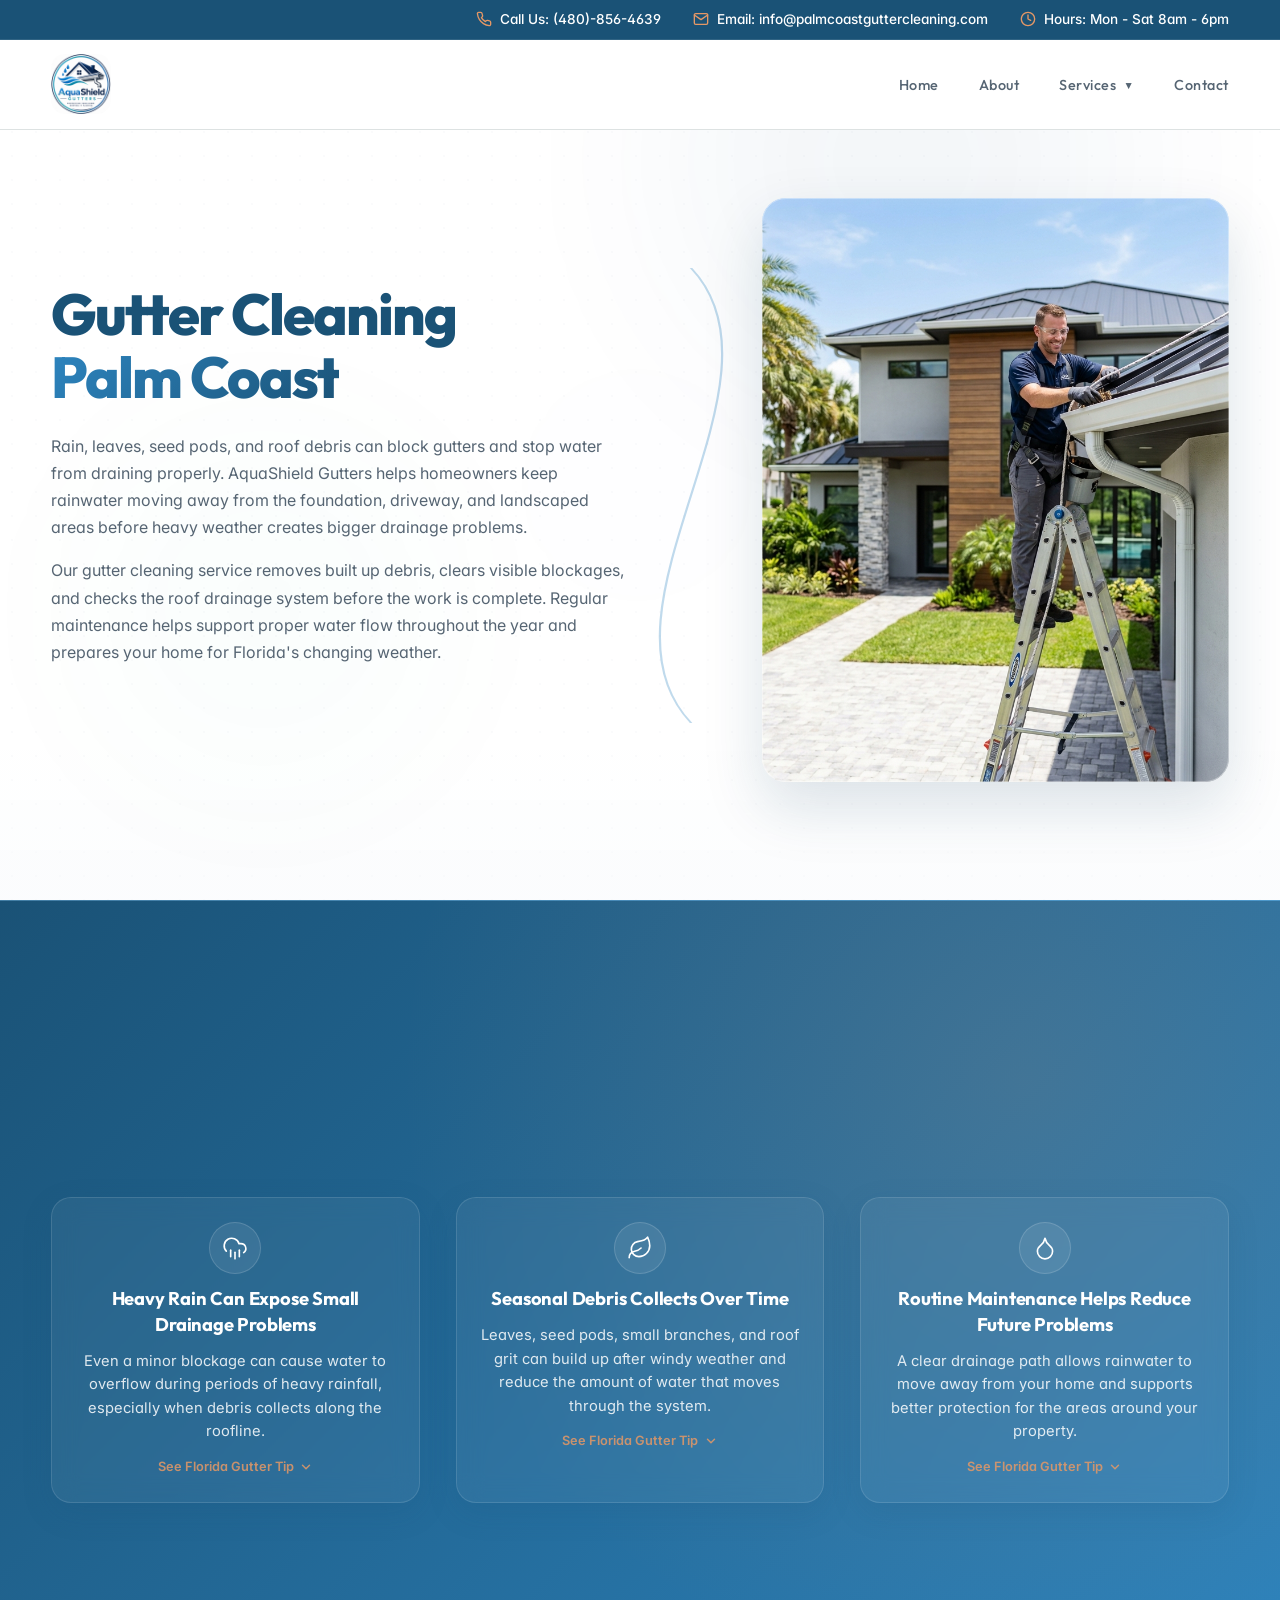
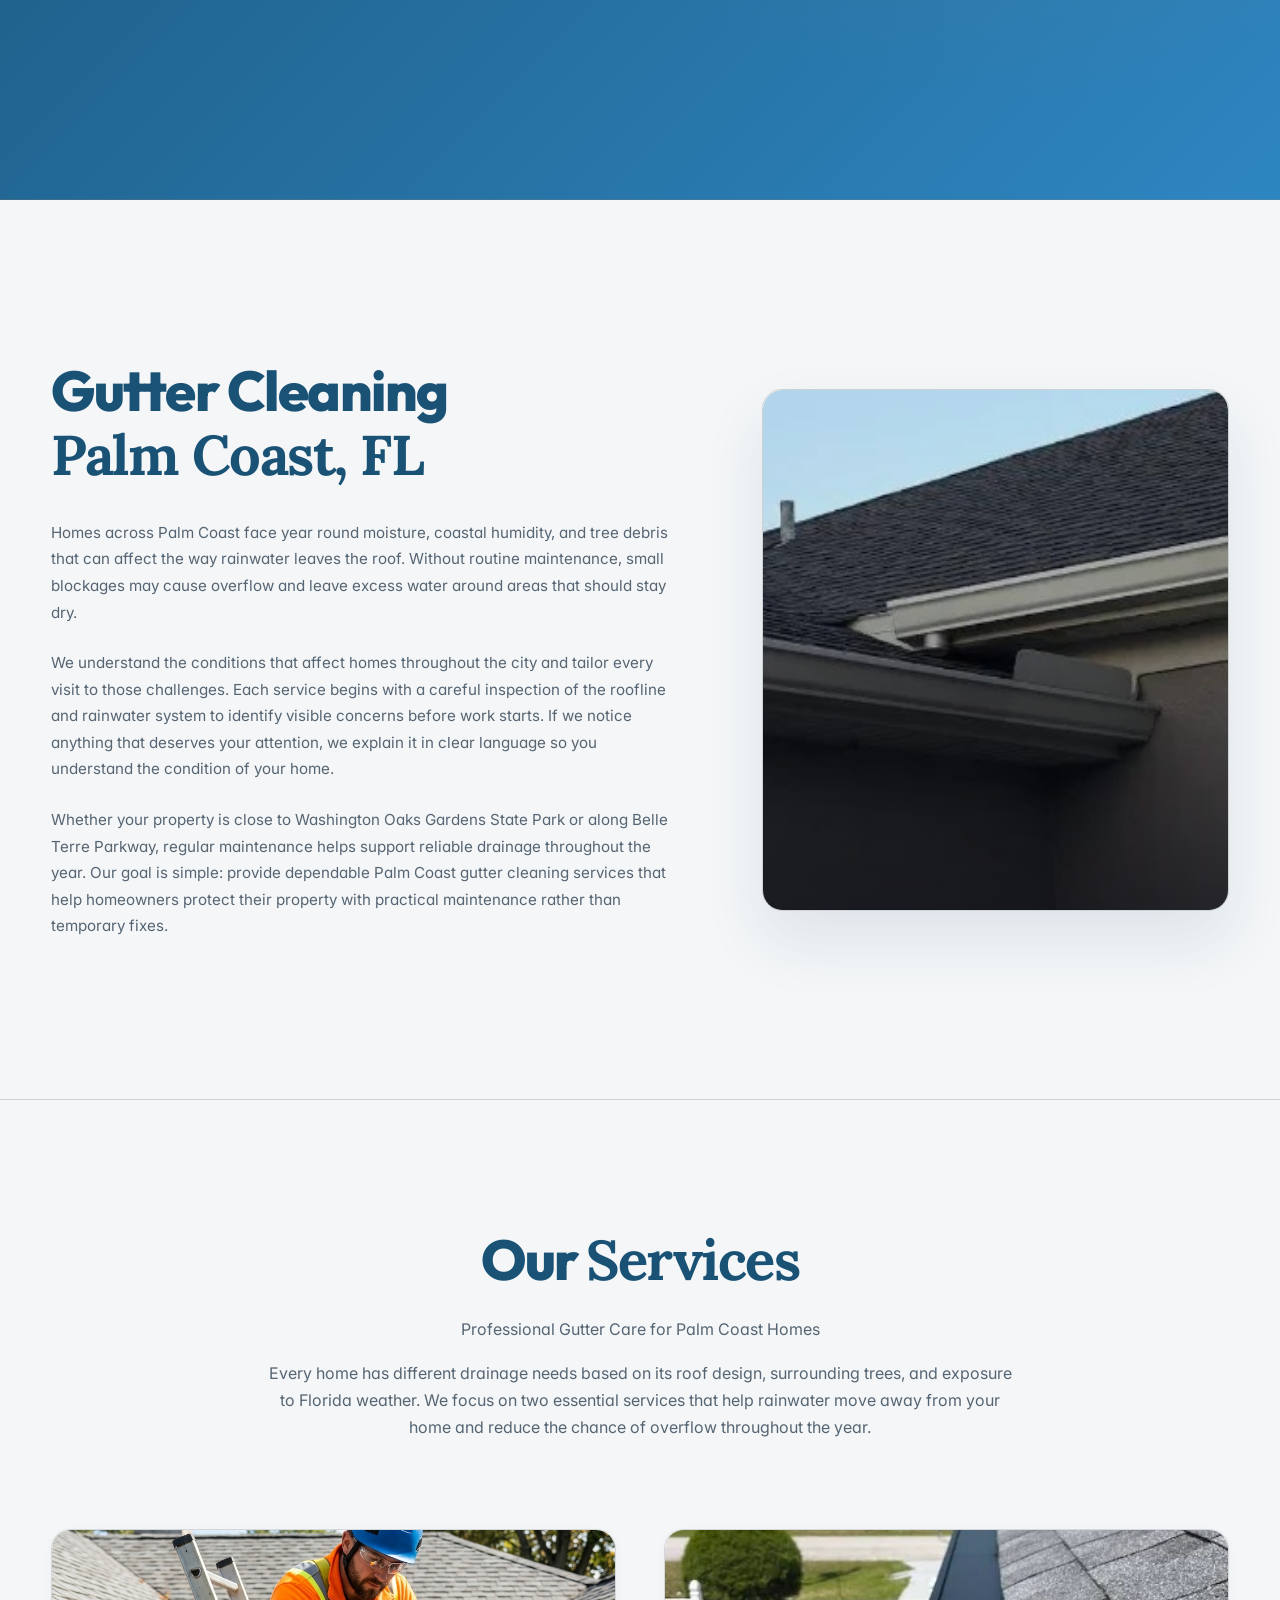
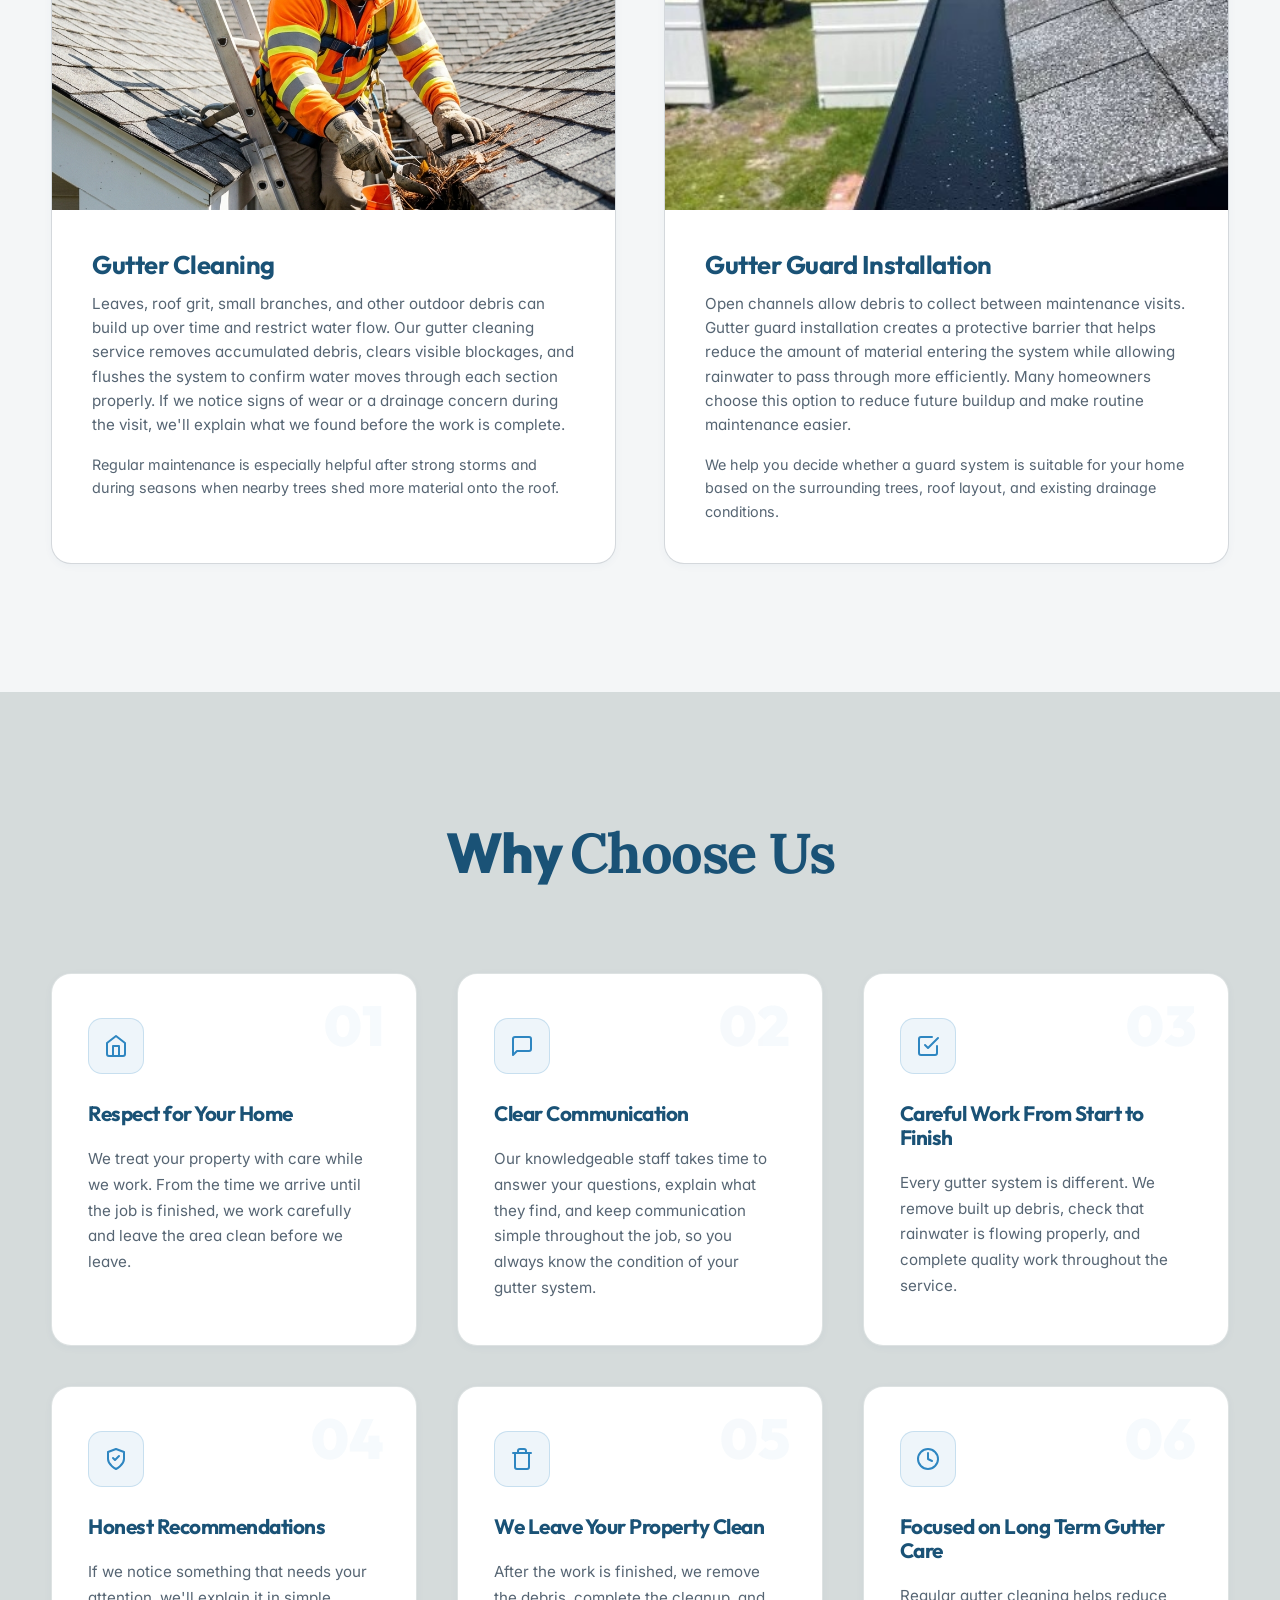
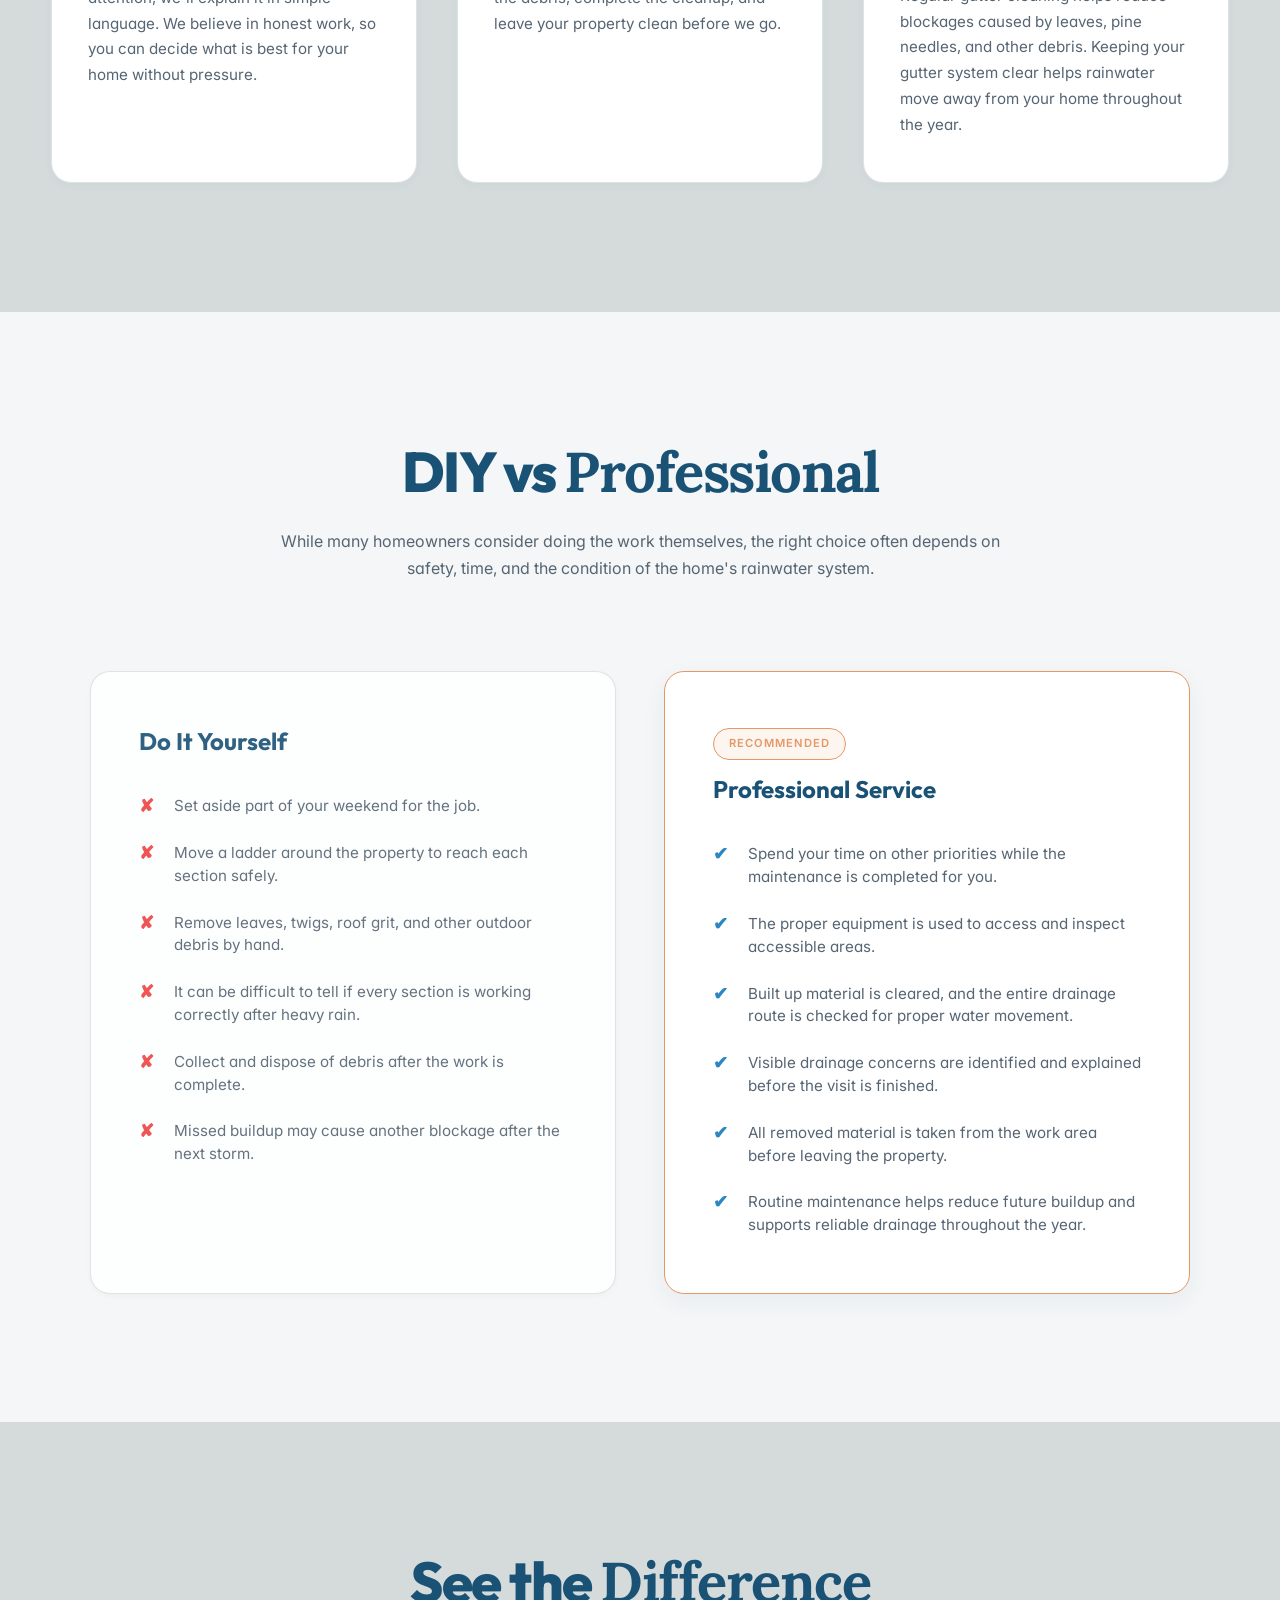
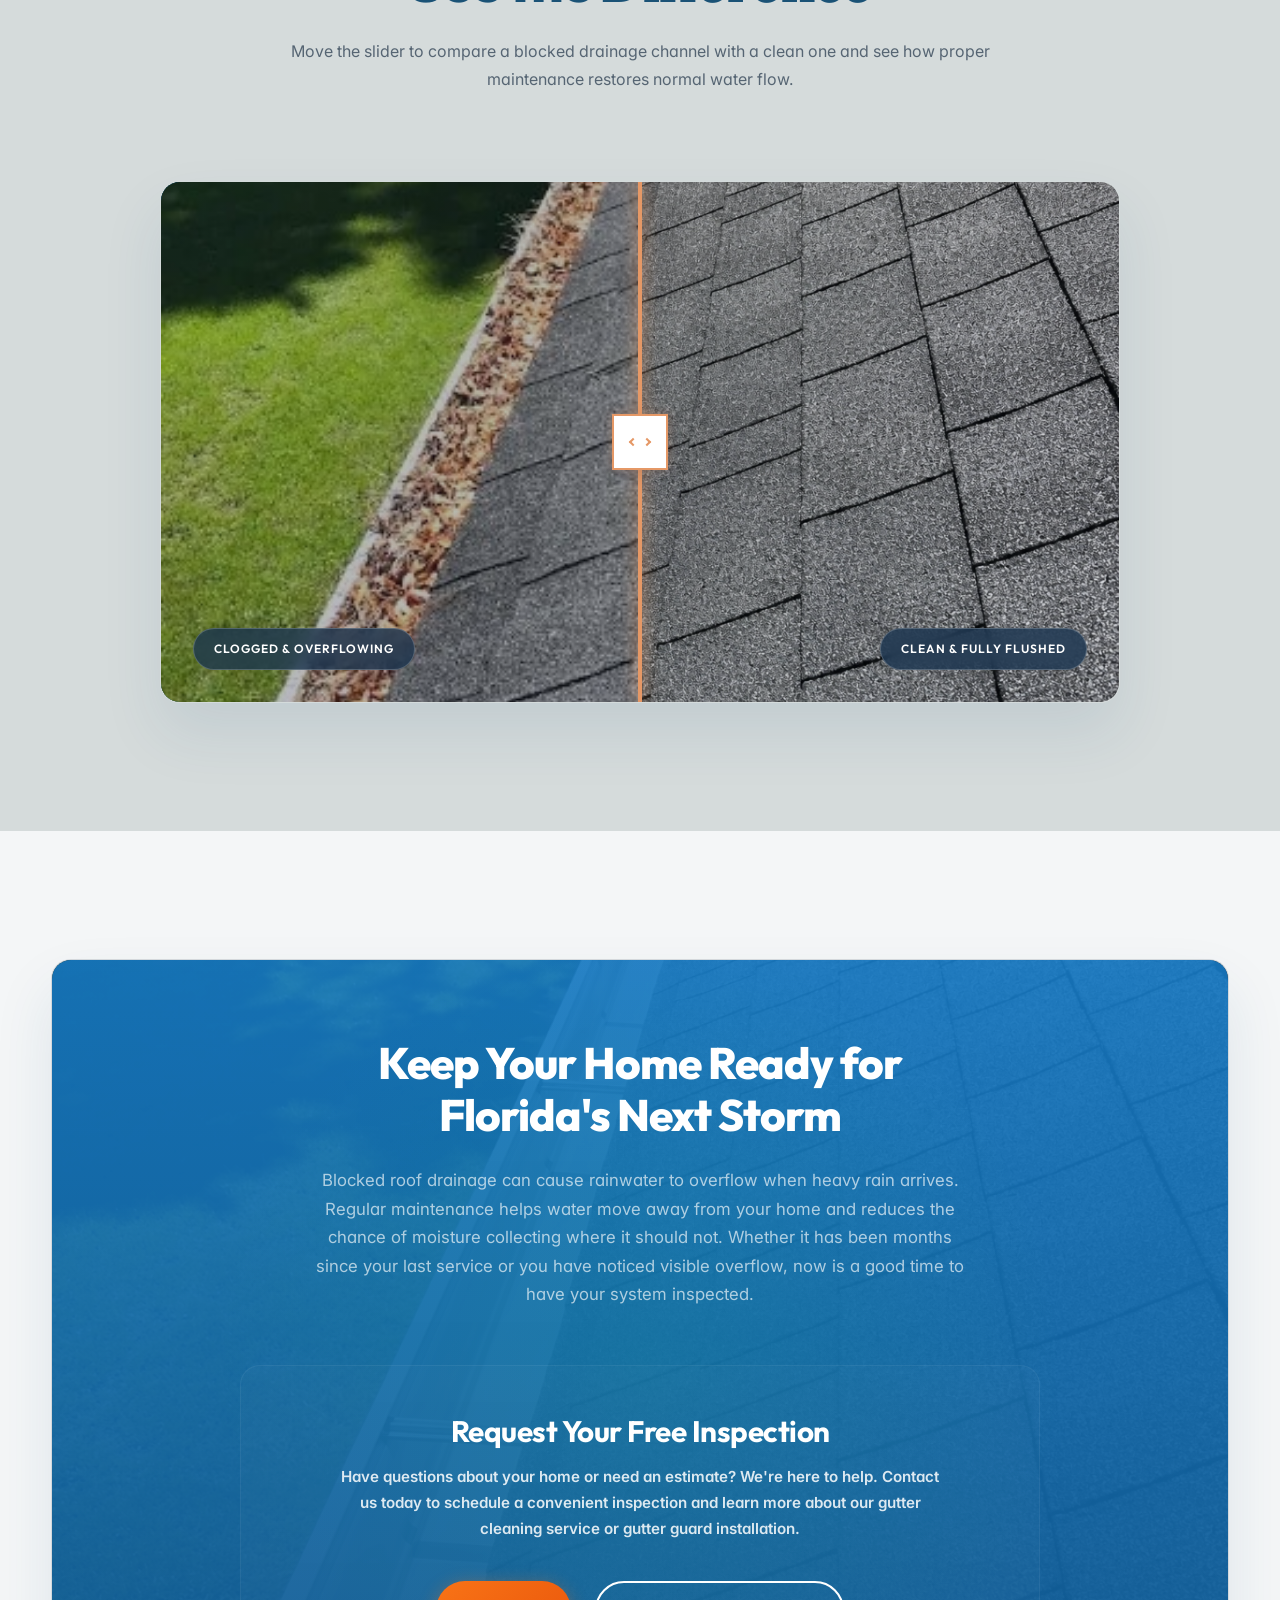
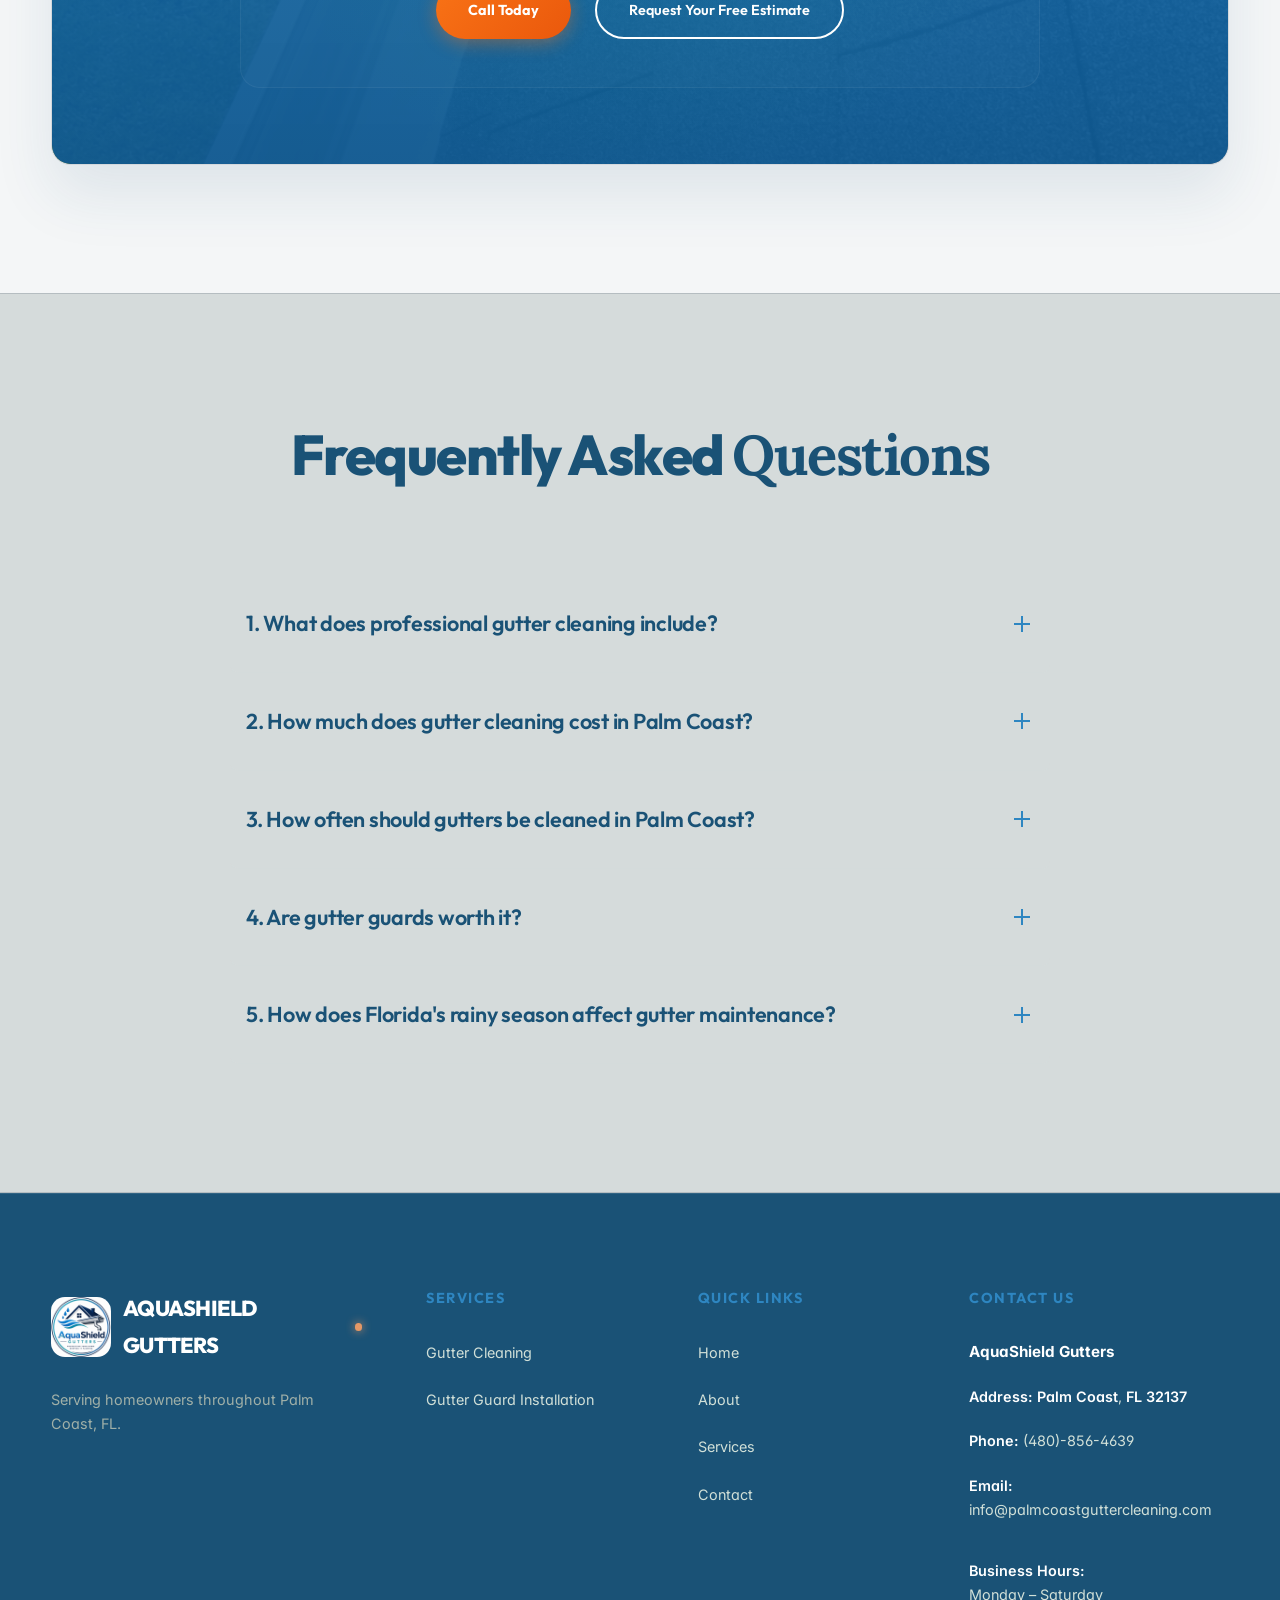
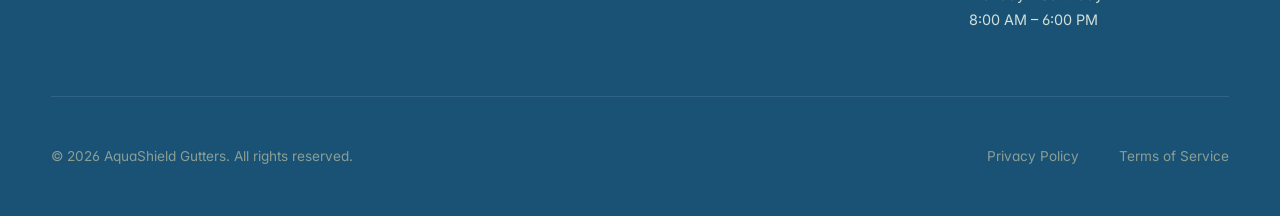
==== commit 7743f08c: "first commit" ====
--- a/index.html
+++ b/index.html
@@ -2,25 +2,69 @@
 <html lang="en">
 <head>
     <meta charset="UTF-8">
+    <meta name="google-site-verification" content="7vFGpaYrncoliANi8h26w9t9bQyLg8_8anYFkxBMxWg" />
+    <meta name="robots" content="index, follow, max-image-preview:large, max-snippet:-1, max-video-preview:-1" />
+    <meta name="X-Robots-Tag" content="index, follow" />
     <meta name="viewport" content="width=device-width, initial-scale=1.0">
-    <title>Gutter Cleaning Palm Coast | Premium Home Protection & Gutter Services</title>
-    <meta name="description" content="Professional gutter cleaning, roof washing, and gutter guard installations in Palm Coast, FL. Premium handcrafted home care to protect siding and foundation.">
+    <title>AquaShield Gutters | Premium Palm Coast Gutter Services</title>
+    <meta name="description" content="AquaShield Gutters provides professional gutter cleaning and gutter guard installation in Palm Coast to help protect your home from debris, overflow.">
     <link rel="icon" type="image/png" href="favicon.png">
     
     <!-- Canonical URL -->
-    <link rel="canonical" href="https://palmcoastguttercleaning.com/">
+    <link rel="canonical" href="https://gutter-cleaning-six.vercel.app/">
     
     <!-- Open Graph / Facebook -->
     <meta property="og:type" content="website">
-    <meta property="og:url" content="https://palmcoastguttercleaning.com/">
-    <meta property="og:title" content="Gutter Cleaning Palm Coast | Premium Gutter Services">
-    <meta property="og:description" content="Professional gutter cleaning, roof washing, and gutter guard installations in Palm Coast, FL. Premium handcrafted home care to protect siding and foundation.">
+    <meta property="og:url" content="https://gutter-cleaning-six.vercel.app/">
+    <meta property="og:title" content="AquaShield Gutters | Premium Palm Coast Gutter Services">
+    <meta property="og:description" content="AquaShield Gutters provides professional gutter cleaning and gutter guard installation in Palm Coast to help protect your home from debris, overflow.">
 
     <!-- Twitter -->
     <meta property="twitter:card" content="summary_large_image">
-    <meta property="twitter:url" content="https://palmcoastguttercleaning.com/">
-    <meta property="twitter:title" content="Gutter Cleaning Palm Coast | Premium Gutter Services">
-    <meta property="twitter:description" content="Professional gutter cleaning, roof washing, and gutter guard installations in Palm Coast, FL. Premium handcrafted home care to protect siding and foundation.">
+    <meta property="twitter:url" content="https://gutter-cleaning-six.vercel.app/">
+    <meta property="twitter:title" content="AquaShield Gutters | Premium Palm Coast Gutter Services">
+    <meta property="twitter:description" content="AquaShield Gutters provides professional gutter cleaning and gutter guard installation in Palm Coast to help protect your home from debris, overflow.">
+
+    <!-- JSON-LD Schema Markup -->
+    <script type="application/ld+json">
+    {
+      "@context": "https://schema.org",
+      "@type": "HomeAndConstructionBusiness",
+      "name": "AquaShield Gutters",
+      "image": "https://gutter-cleaning-six.vercel.app/images/logo.png",
+      "url": "https://gutter-cleaning-six.vercel.app/",
+      "telephone": "(480)-856-4639",
+      "priceRange": "$$",
+      "address": {
+        "@type": "PostalAddress",
+        "addressLocality": "Palm Coast",
+        "addressRegion": "FL",
+        "postalCode": "32137",
+        "addressCountry": "US"
+      },
+      "geo": {
+        "@type": "GeoCoordinates",
+        "latitude": 29.5844,
+        "longitude": -81.2078
+      },
+      "openingHoursSpecification": {
+        "@type": "OpeningHoursSpecification",
+        "dayOfWeek": [
+          "Monday",
+          "Tuesday",
+          "Wednesday",
+          "Thursday",
+          "Friday",
+          "Saturday"
+        ],
+        "opens": "08:00",
+        "closes": "18:00"
+      },
+      "sameAs": [
+        "https://gutter-cleaning-six.vercel.app/"
+      ]
+    }
+    </script>
 
     <!-- Preconnect Fonts -->
     <link rel="preconnect" href="https://fonts.googleapis.com">
@@ -100,11 +144,7 @@
                 <div class="hero-layout-premium">
                     <!-- Left Column: Content (45%) -->
                     <div class="hero-premium-content">
-                        <!-- Trust Badge -->
-                        <div class="hero-trust-badge">
-                            <span class="badge-text">Schedule Your Free Inspection</span>
-                        </div>
-                        
+
                         <!-- Headline -->
                         <h1 class="hero-title-premium">
                             Gutter Cleaning <br><span>Palm Coast</span>
@@ -112,7 +152,7 @@
                         
                         <!-- Supporting Paragraphs -->
                         <p class="hero-p-main" style="margin-bottom: 1rem;">
-                            Rain, leaves, seed pods, and roof debris can block gutters and stop water from draining properly. Gutter Cleaning Palm Coast helps homeowners keep rainwater moving away from the foundation, driveway, and landscaped areas before heavy weather creates bigger drainage problems.
+                            Rain, leaves, seed pods, and roof debris can block gutters and stop water from draining properly. AquaShield Gutters helps homeowners keep rainwater moving away from the foundation, driveway, and landscaped areas before heavy weather creates bigger drainage problems.
                         </p>
                         <p class="hero-p-main">
                             Our gutter cleaning service removes built up debris, clears visible blockages, and checks the roof drainage system before the work is complete. Regular maintenance helps support proper water flow throughout the year and prepares your home for Florida's changing weather.
@@ -604,7 +644,7 @@
                 <div class="footer-column footer-brand">
                     <a href="#" class="logo">
                         <img src="images/logo.png" alt="Gutter Cleaning Logo" class="logo-img" loading="lazy" decoding="async">
-                        GUTTER CLEANING<span class="logo-dot"></span>
+                        AQUASHIELD GUTTERS<span class="logo-dot"></span>
                     </a>
                     <p class="footer-desc" style="margin-top: 1rem;">Serving homeowners throughout Palm Coast, FL.</p>
                 </div>
@@ -630,7 +670,7 @@
                 <div class="footer-column">
                     <h3>Contact Us</h3>
                     <div class="footer-contact-details" itemscope itemtype="http://schema.org/LocalBusiness">
-                        <p class="nap-name" itemprop="name"><strong>Palm Coast Gutter Cleaning</strong></p>
+                        <p class="nap-name" itemprop="name"><strong>AquaShield Gutters</strong></p>
                         <p class="nap-address" itemprop="address" itemscope itemtype="http://schema.org/PostalAddress">
                             <span>Address:</span> <span itemprop="addressLocality">Palm Coast</span>, <span itemprop="addressRegion">FL</span> <span itemprop="postalCode">32137</span>
                         </p>
@@ -650,7 +690,7 @@
             </div>
             
             <div class="footer-bottom">
-                <p>&copy; 2026 Palm Coast Gutter Cleaning. All rights reserved.</p>
+                <p>&copy; 2026 AquaShield Gutters. All rights reserved.</p>
                 <div class="footer-bottom-links">
                     <a href="#">Privacy Policy</a>
                     <a href="#">Terms of Service</a>
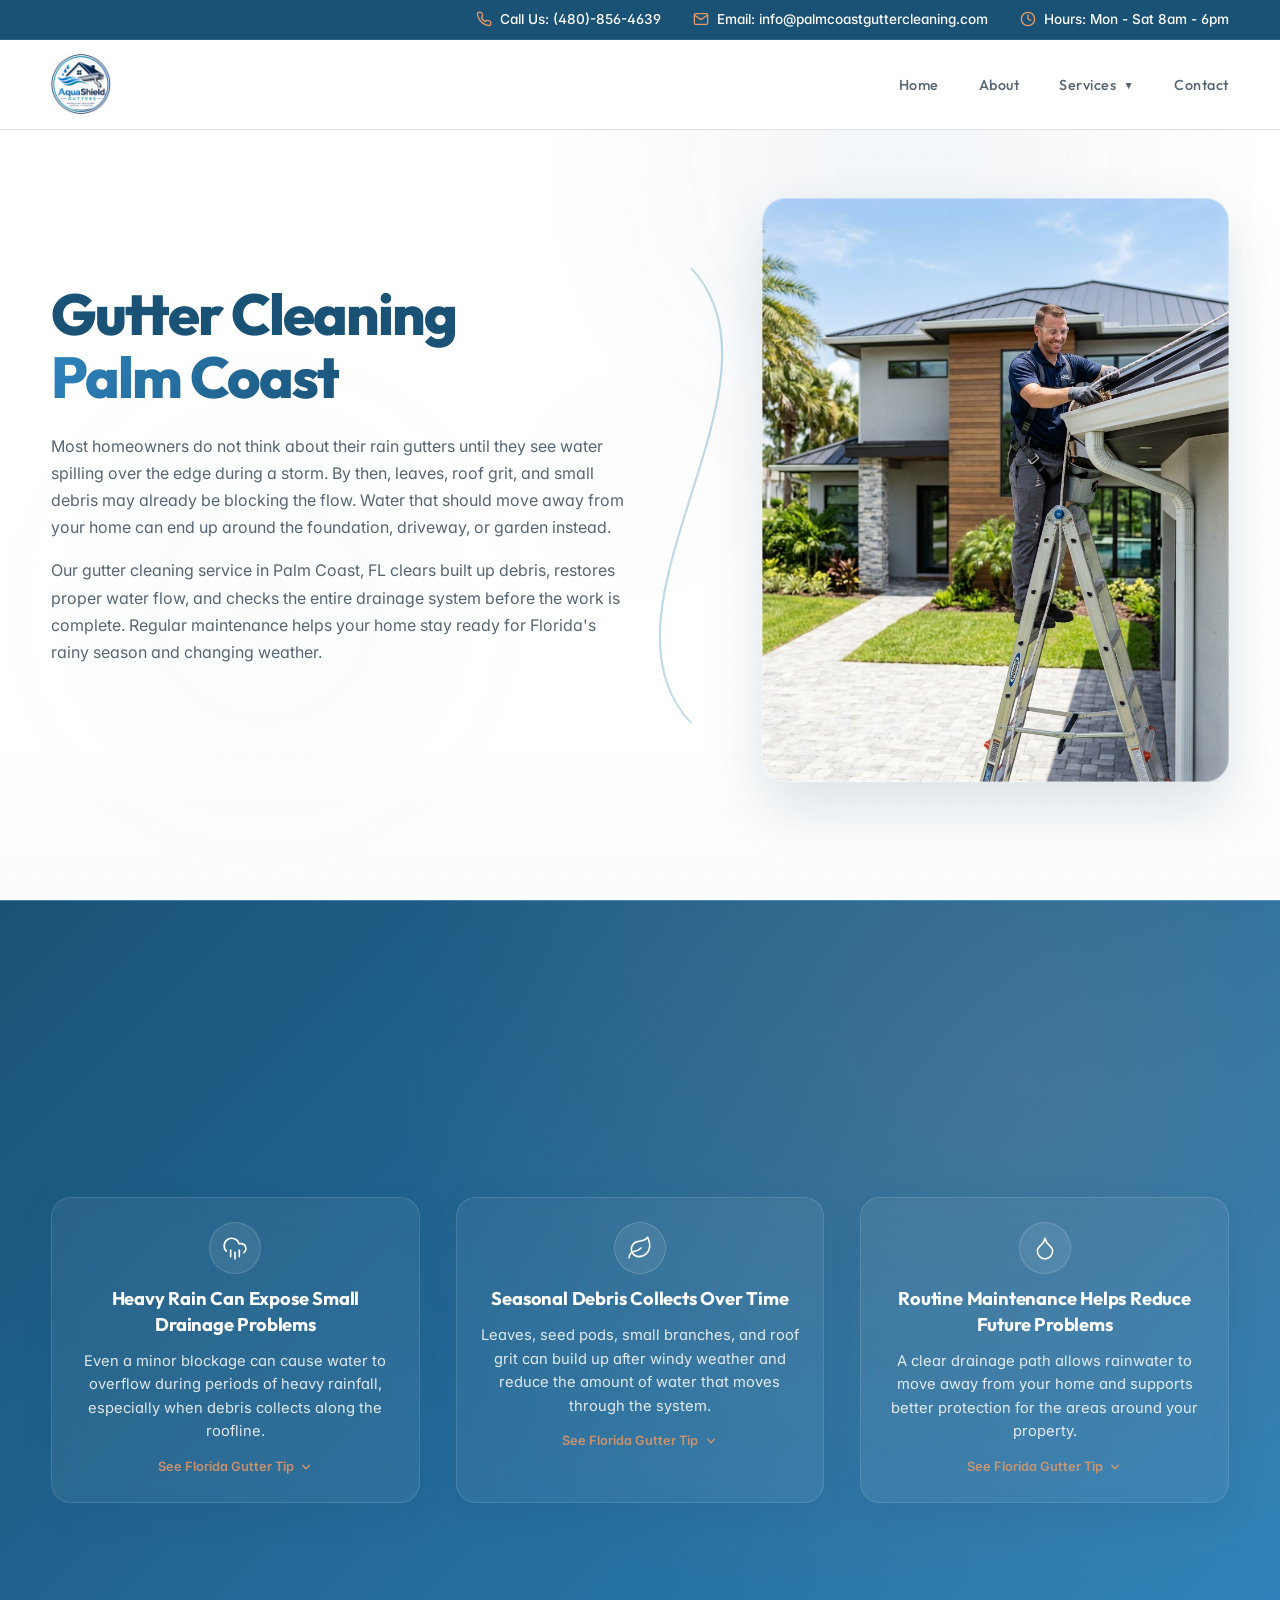
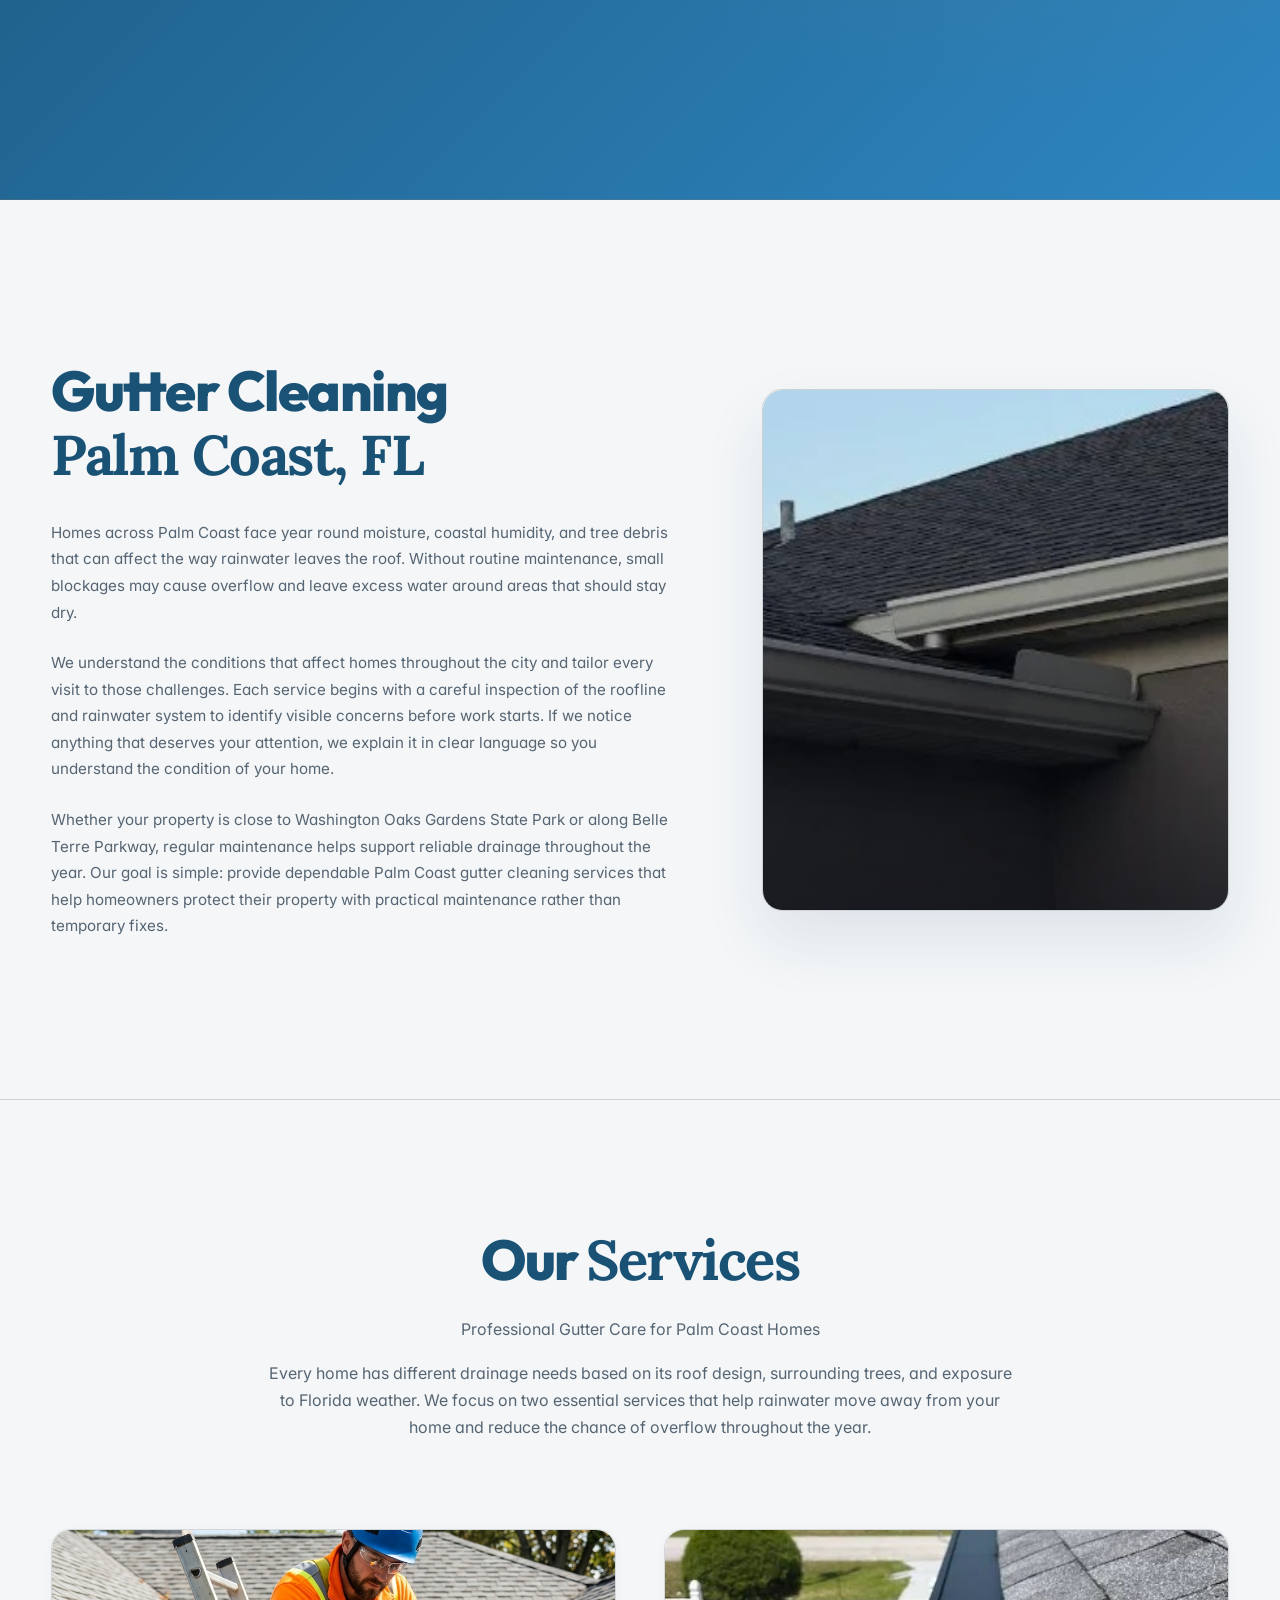
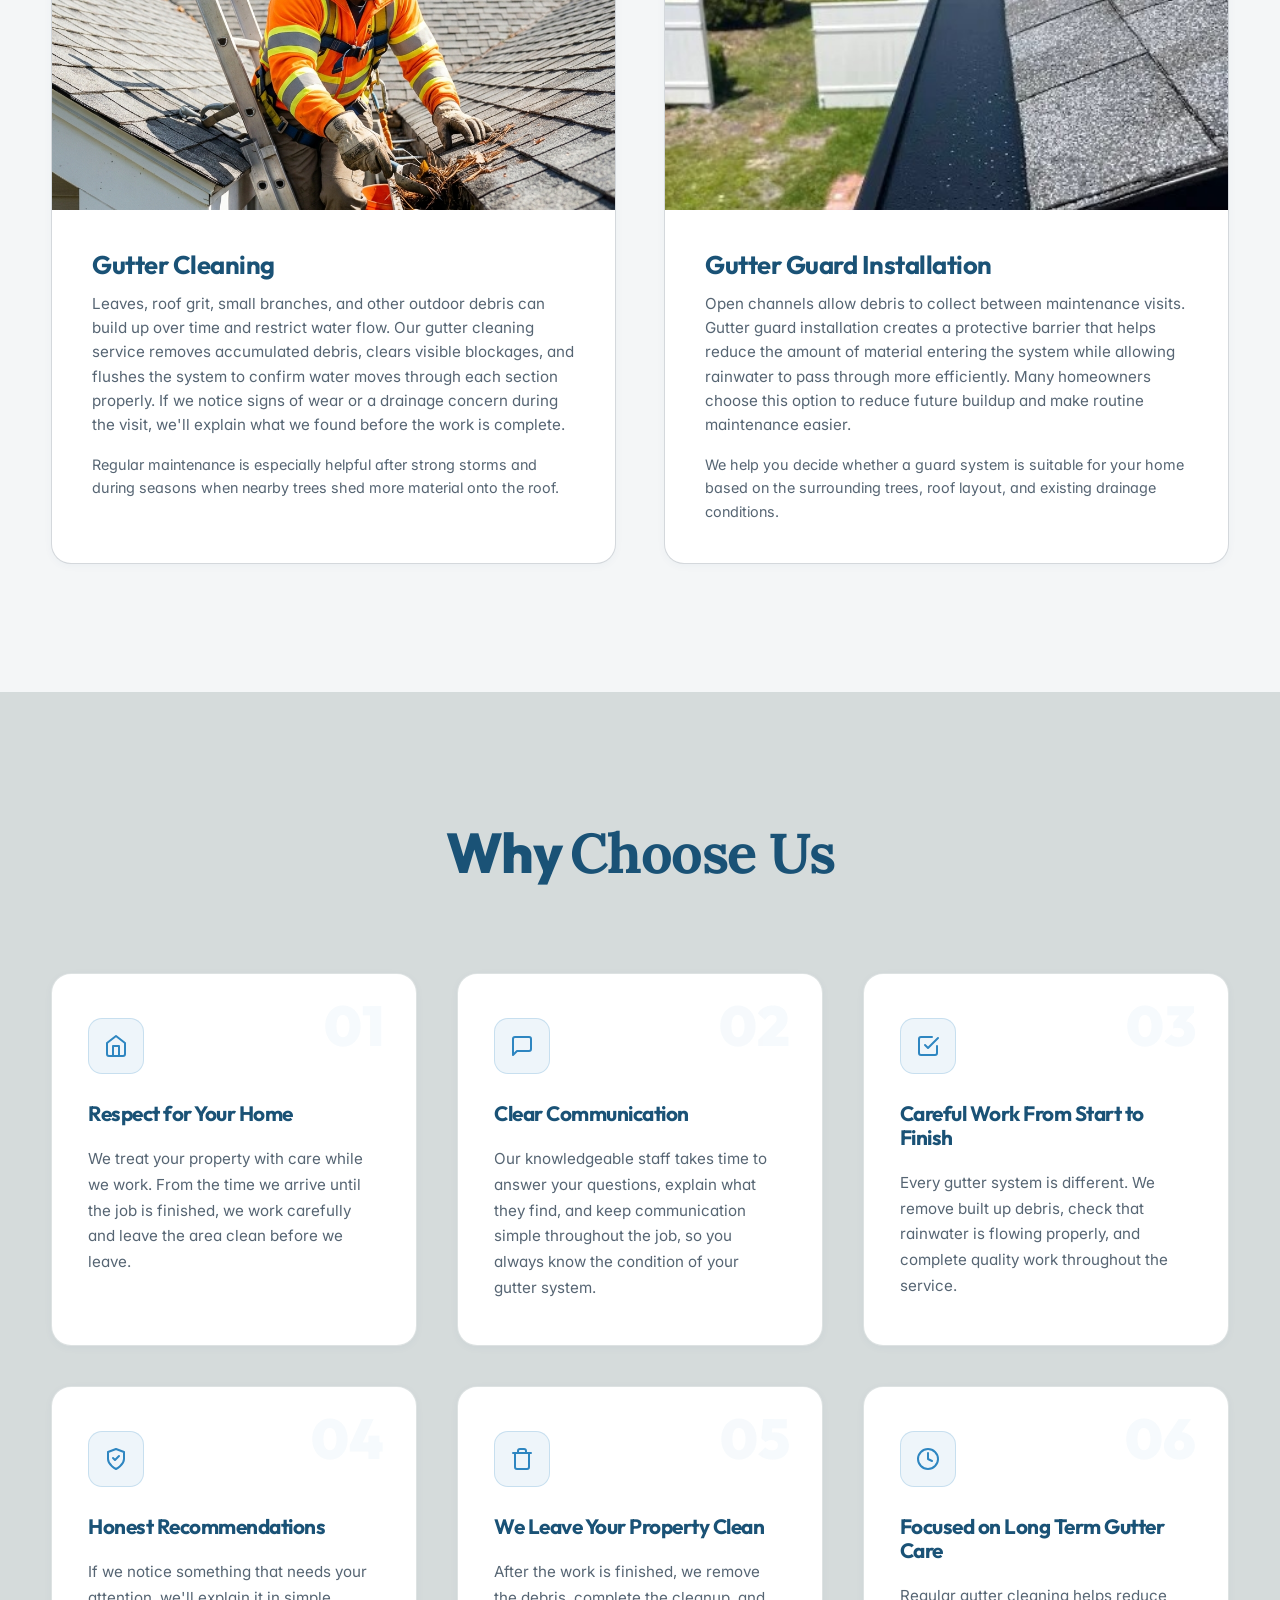
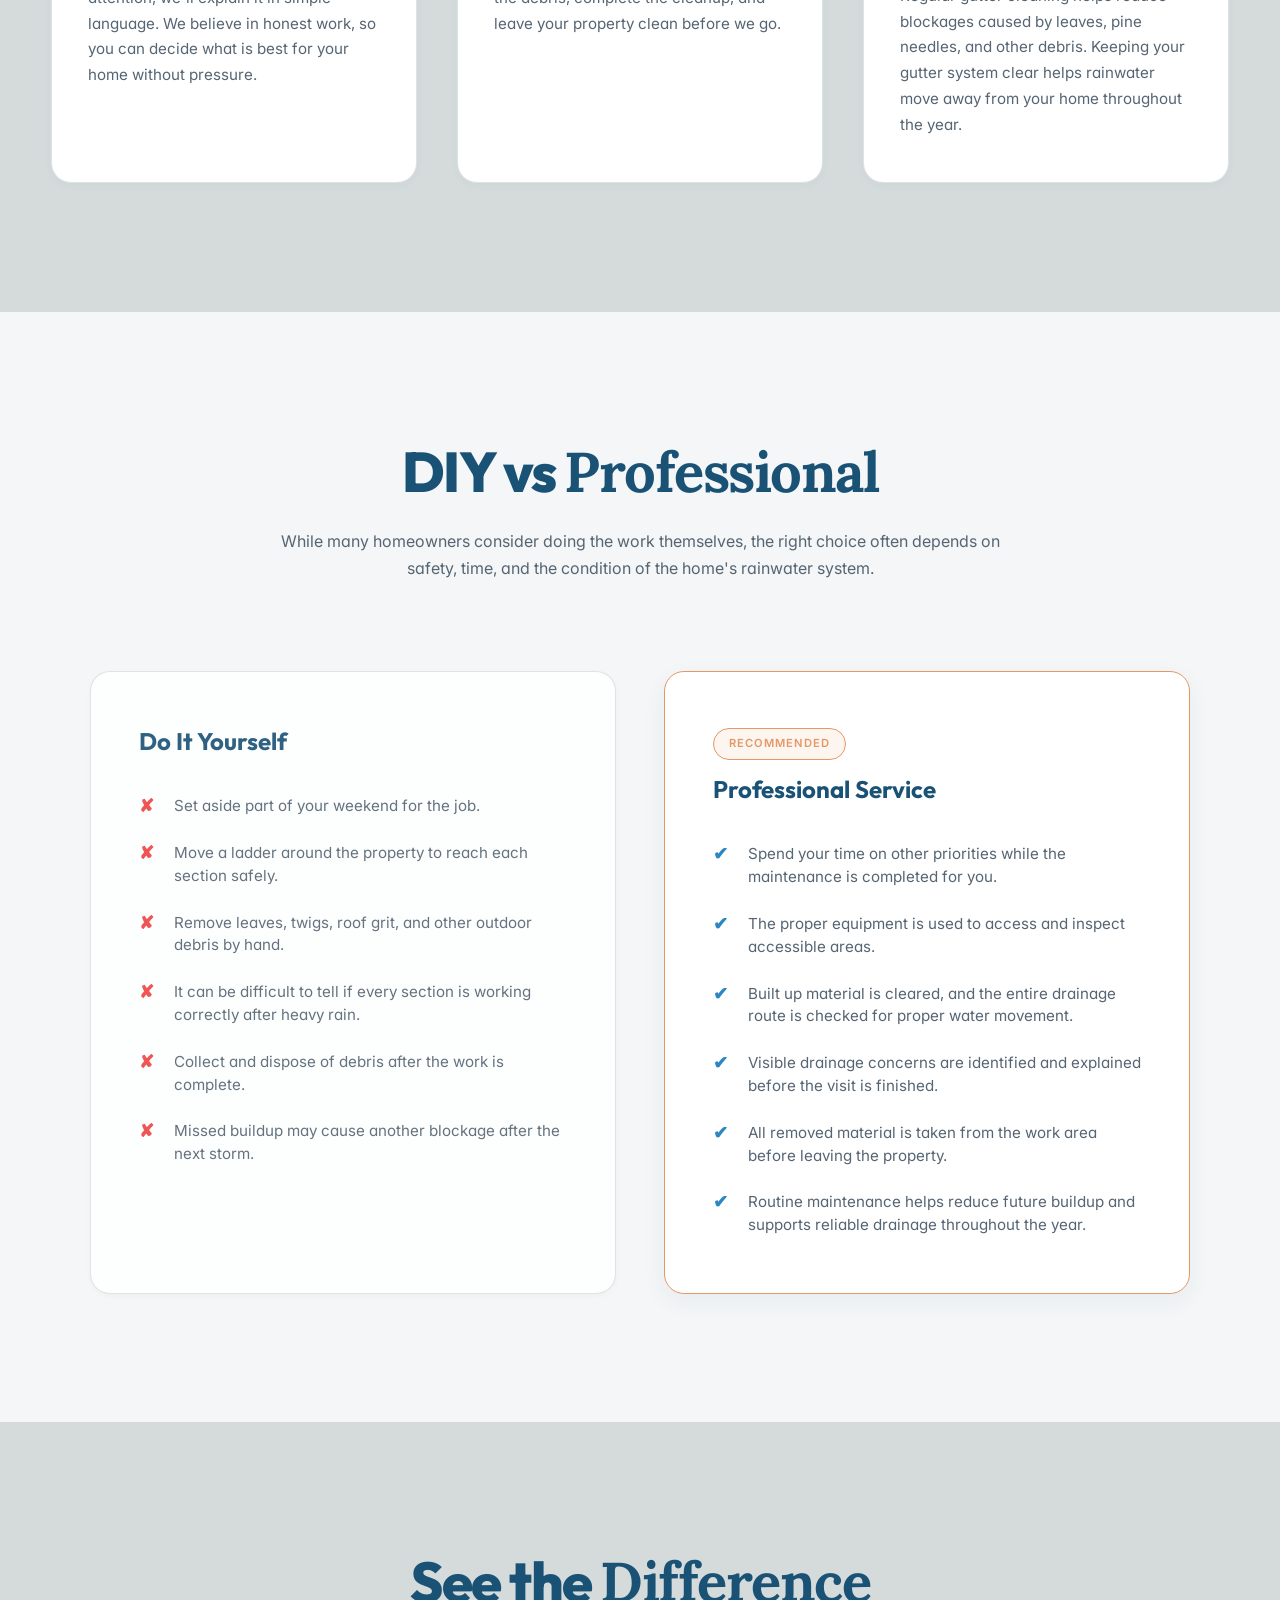
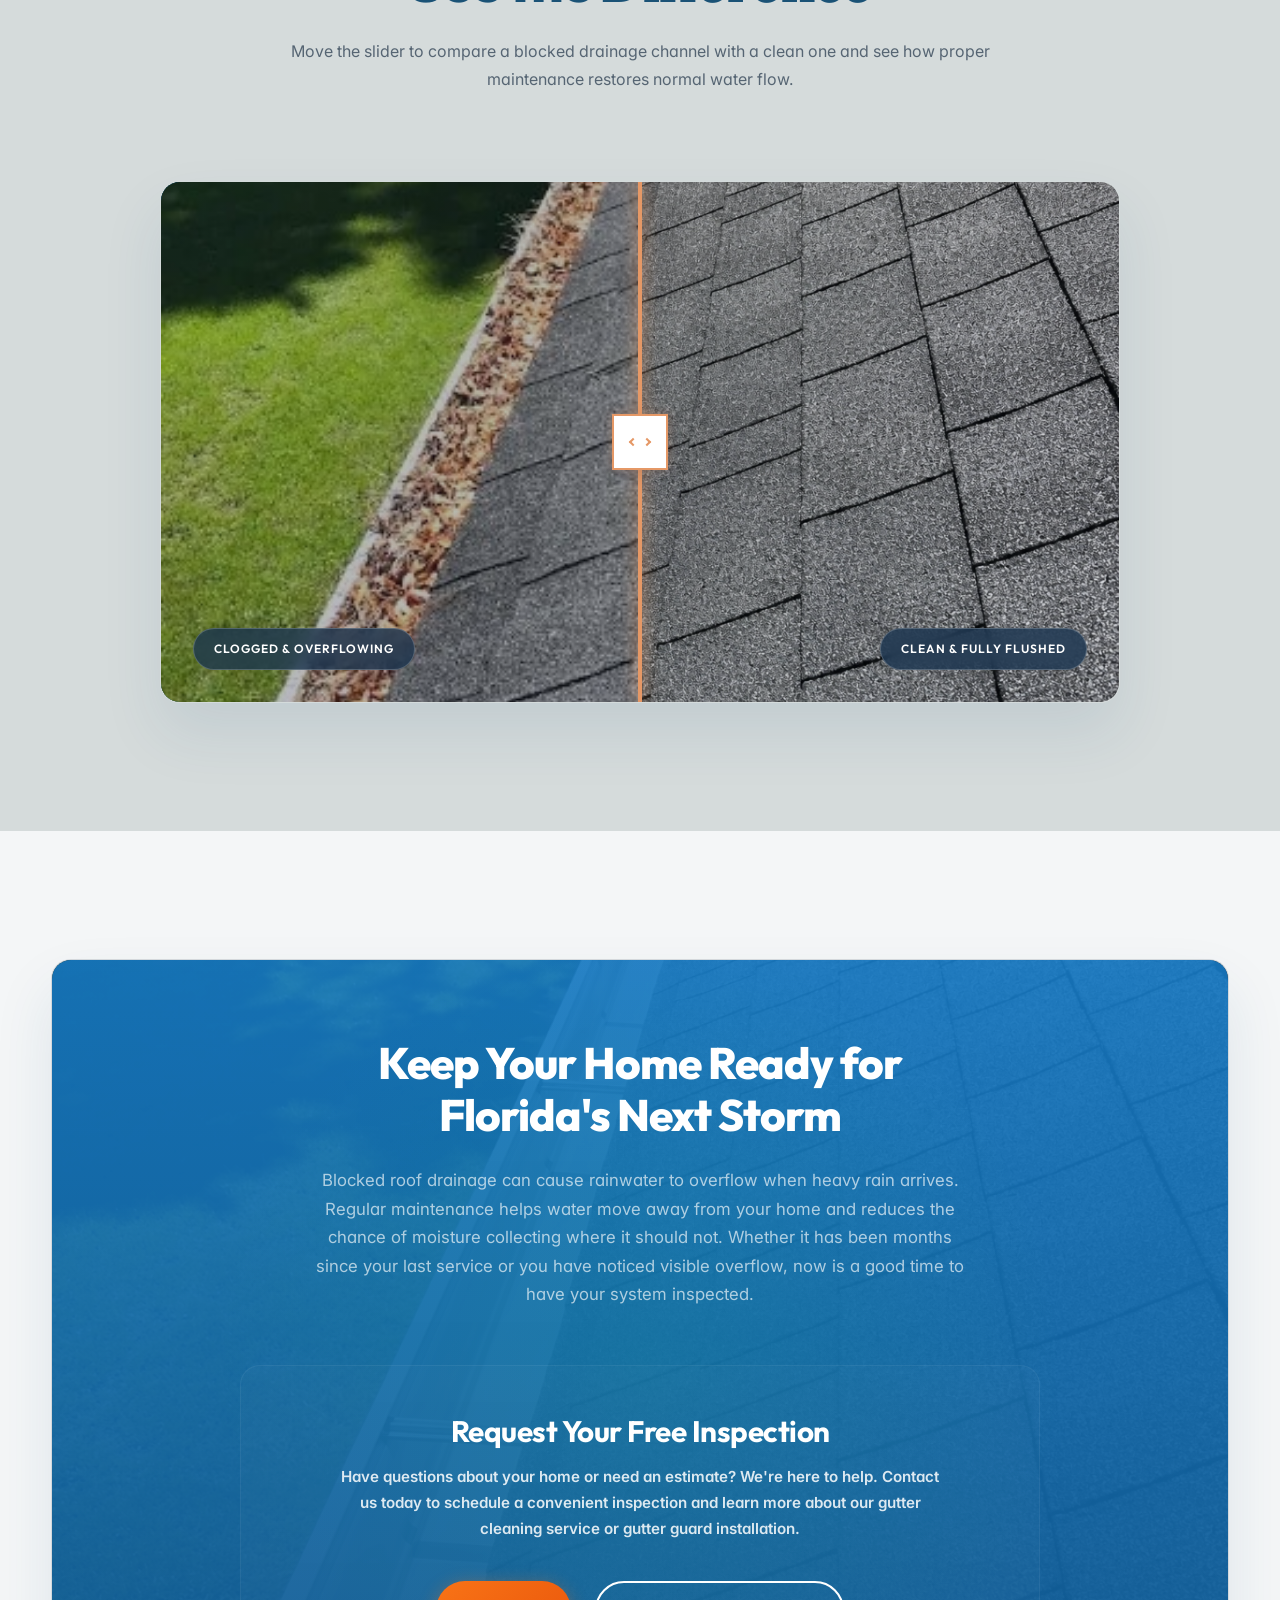
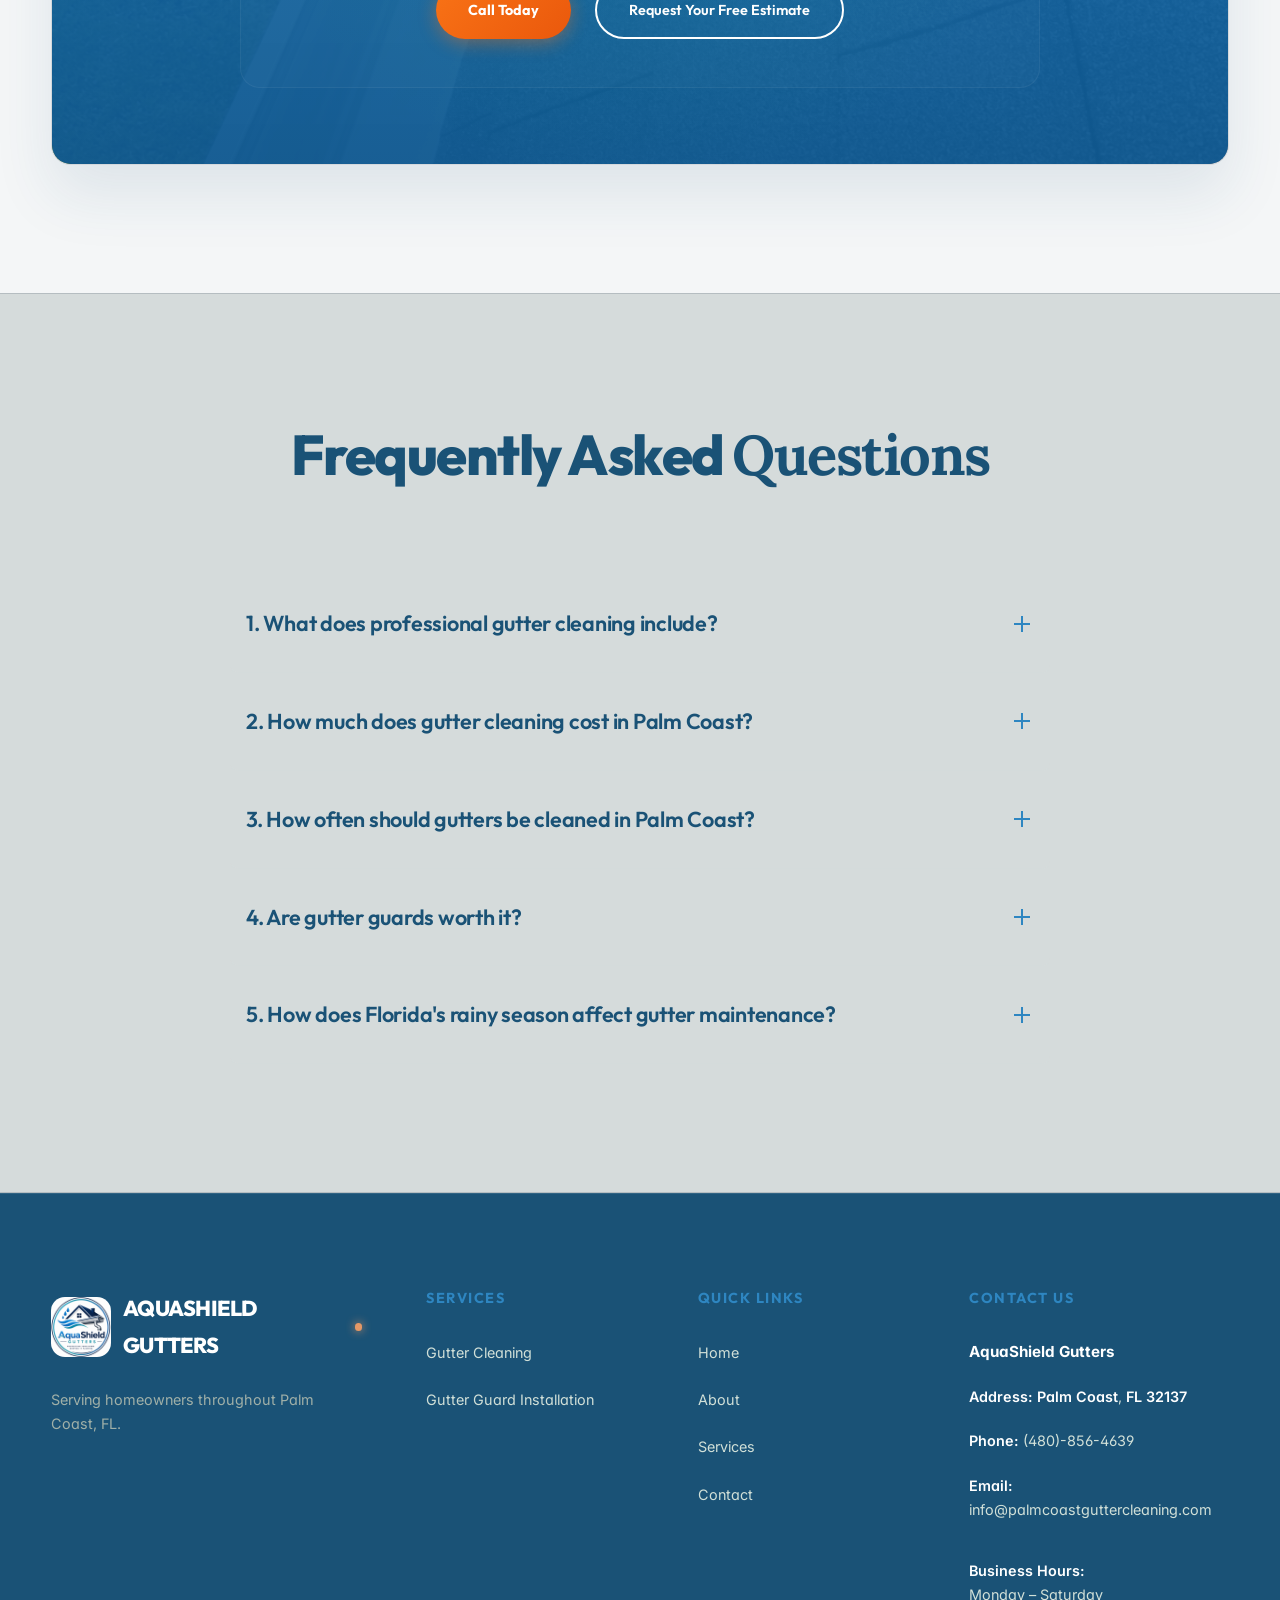
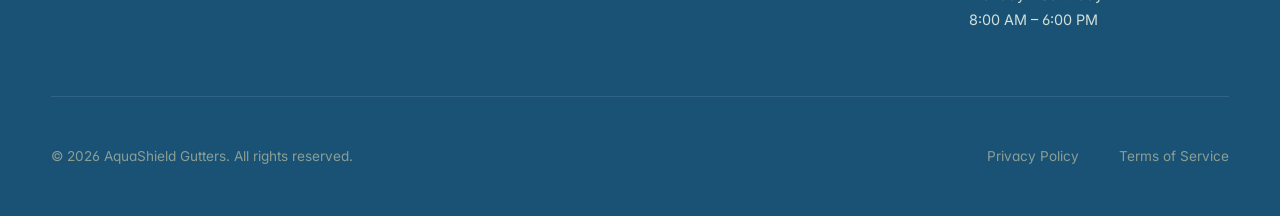
==== commit a0ac5205: "first commit" ====
--- a/index.html
+++ b/index.html
@@ -152,10 +152,10 @@
                         
                         <!-- Supporting Paragraphs -->
                         <p class="hero-p-main" style="margin-bottom: 1rem;">
-                            Rain, leaves, seed pods, and roof debris can block gutters and stop water from draining properly. AquaShield Gutters helps homeowners keep rainwater moving away from the foundation, driveway, and landscaped areas before heavy weather creates bigger drainage problems.
+                            Most homeowners do not think about their rain gutters until they see water spilling over the edge during a storm. By then, leaves, roof grit, and small debris may already be blocking the flow. Water that should move away from your home can end up around the foundation, driveway, or garden instead.
                         </p>
                         <p class="hero-p-main">
-                            Our gutter cleaning service removes built up debris, clears visible blockages, and checks the roof drainage system before the work is complete. Regular maintenance helps support proper water flow throughout the year and prepares your home for Florida's changing weather.
+                            Our gutter cleaning service in Palm Coast, FL clears built up debris, restores proper water flow, and checks the entire drainage system before the work is complete. Regular maintenance helps your home stay ready for Florida's rainy season and changing weather.
                         </p>
                         
 
